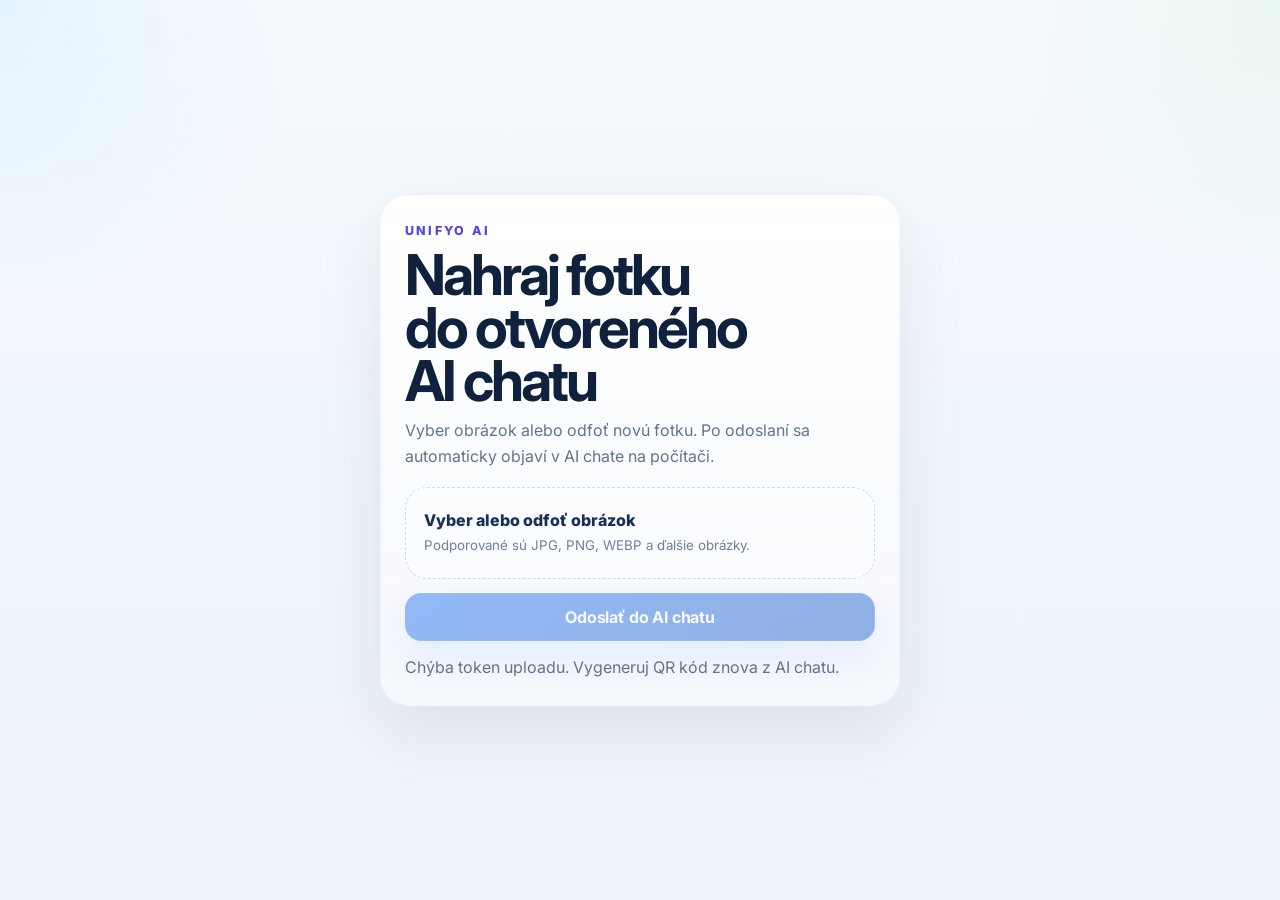
==== ai-mobile-upload.html @ fbb264e7 "Add QR image upload and tighten AI workspace UX" ====
<!DOCTYPE html>
<html lang="sk">
<head>
  <meta charset="UTF-8">
  <meta name="viewport" content="width=device-width, initial-scale=1.0">
  <title>Unifyo AI | Mobilný upload</title>
  <link rel="stylesheet" href="styles.css">
</head>
<body class="ai-mobile-upload-page">
  <div class="ambient ambient--one"></div>
  <div class="ambient ambient--two"></div>

  <main class="ai-mobile-upload">
    <section class="ai-mobile-upload__card">
      <span class="section-kicker">Unifyo AI</span>
      <h1 id="mobileUploadTitle">Nahraj fotku do otvoreného AI chatu</h1>
      <p id="mobileUploadCopy">Vyber obrázok alebo odfoť novú fotku. Po odoslaní sa automaticky objaví v AI chate na počítači.</p>

      <form id="mobileUploadForm" class="ai-mobile-upload__form">
        <input id="mobileUploadToken" type="hidden" name="token" value="">
        <input id="mobileUploadInput" class="sr-only" type="file" name="attachment" accept="image/*" capture="environment" required>
        <label for="mobileUploadInput" class="ai-mobile-upload__dropzone">
          <span id="mobileUploadDropTitle">Vyber alebo odfoť obrázok</span>
          <small id="mobileUploadDropText">Podporované sú JPG, PNG, WEBP a ďalšie obrázky.</small>
        </label>
        <div id="mobileUploadPreview" class="ai-mobile-upload__preview is-hidden"></div>
        <button id="mobileUploadSubmit" class="button button--primary" type="submit">Odoslať do AI chatu</button>
        <p id="mobileUploadMessage" class="auth-message" hidden></p>
      </form>
    </section>
  </main>

  <script>
    (function () {
      const params = new URLSearchParams(window.location.search);
      const token = params.get("token") || "";
      const form = document.getElementById("mobileUploadForm");
      const input = document.getElementById("mobileUploadInput");
      const tokenInput = document.getElementById("mobileUploadToken");
      const preview = document.getElementById("mobileUploadPreview");
      const submit = document.getElementById("mobileUploadSubmit");
      const message = document.getElementById("mobileUploadMessage");
      const storageLang = window.localStorage.getItem("unifyo_lang") === "en" ? "en" : "sk";

      const t = {
        sk: {
          title: "Nahraj fotku do otvoreného AI chatu",
          copy: "Vyber obrázok alebo odfoť novú fotku. Po odoslaní sa automaticky objaví v AI chate na počítači.",
          dropTitle: "Vyber alebo odfoť obrázok",
          dropText: "Podporované sú JPG, PNG, WEBP a ďalšie obrázky.",
          submit: "Odoslať do AI chatu",
          sending: "Odosielam…",
          missing: "Chýba token uploadu. Vygeneruj QR kód znova z AI chatu.",
          choose: "Najprv vyber obrázok.",
          success: "Hotovo. Obrázok je pripravený v AI chate na počítači.",
        },
        en: {
          title: "Upload a photo to the open AI chat",
          copy: "Choose an image or take a new photo. After upload, it will automatically appear in the AI chat on your computer.",
          dropTitle: "Choose or capture an image",
          dropText: "JPG, PNG, WEBP and other image formats are supported.",
          submit: "Send to AI chat",
          sending: "Uploading…",
          missing: "Missing upload token. Generate the QR code again from the AI chat.",
          choose: "Choose an image first.",
          success: "Done. The image is ready in the AI chat on your computer.",
        }
      }[storageLang];

      document.documentElement.lang = storageLang;
      document.getElementById("mobileUploadTitle").textContent = t.title;
      document.getElementById("mobileUploadCopy").textContent = t.copy;
      document.getElementById("mobileUploadDropTitle").textContent = t.dropTitle;
      document.getElementById("mobileUploadDropText").textContent = t.dropText;
      submit.textContent = t.submit;

      tokenInput.value = token;
      if (!token) {
        message.hidden = false;
        message.textContent = t.missing;
        message.classList.add("auth-message--error");
        submit.disabled = true;
      }

      input.addEventListener("change", () => {
        const file = input.files && input.files[0];
        if (!file) {
          preview.classList.add("is-hidden");
          preview.innerHTML = "";
          return;
        }
        const url = URL.createObjectURL(file);
        preview.classList.remove("is-hidden");
        preview.innerHTML = `
          <img src="${url}" alt="${file.name}">
          <div>
            <strong>${file.name}</strong>
            <span>${Math.max(1, Math.round(file.size / 1024))} KB</span>
          </div>
        `;
      });

      form.addEventListener("submit", async (event) => {
        event.preventDefault();
        const file = input.files && input.files[0];
        if (!file) {
          message.hidden = false;
          message.textContent = t.choose;
          message.classList.add("auth-message--error");
          return;
        }
        const body = new FormData(form);
        submit.disabled = true;
        submit.textContent = t.sending;
        message.hidden = true;
        message.textContent = "";
        message.classList.remove("auth-message--error");
        try {
          const response = await fetch("/api/assistant-mobile-upload", {
            method: "POST",
            body,
          });
          const payload = await response.json();
          if (!response.ok) {
            throw new Error(payload.error || "Upload failed.");
          }
          message.hidden = false;
          message.textContent = t.success;
          submit.textContent = t.success;
        } catch (error) {
          message.hidden = false;
          message.textContent = error.message || "Upload failed.";
          message.classList.add("auth-message--error");
          submit.disabled = false;
          submit.textContent = t.submit;
        }
      });
    }());
  </script>
</body>
</html>
---- styles.css ----
@import url("https://fonts.googleapis.com/css2?family=Inter:wght@400;500;600;700;800;900&display=swap");

:root {
  --bg: #f3f8fd;
  --surface: rgba(255, 255, 255, 0.95);
  --surface-strong: #ffffff;
  --surface-dark: #0b2143;
  --text: #122743;
  --muted: #60758f;
  --line: rgba(18, 39, 67, 0.08);
  --line-strong: rgba(18, 39, 67, 0.16);
  --accent: #1d73ea;
  --accent-strong: #155bc6;
  --accent-soft: rgba(29, 115, 234, 0.09);
  --signal: #4ab2f4;
  --signal-soft: rgba(74, 178, 244, 0.11);
  --success: #4bbb4f;
  --success-soft: rgba(75, 187, 79, 0.12);
  --warning: #e88d24;
  --warning-soft: rgba(232, 141, 36, 0.14);
  --radius-lg: 30px;
  --radius-md: 22px;
  --radius-sm: 16px;
  --shadow: 0 24px 60px rgba(7, 22, 46, 0.09);
  --shadow-soft: 0 16px 32px rgba(9, 28, 56, 0.05);
}

/* -------- 2026 SaaS redesign layer -------- */

body {
  font-family: "Inter", "Avenir Next", "Segoe UI", sans-serif;
  color: #10233f;
  background:
    radial-gradient(circle at top left, rgba(83, 180, 244, 0.11), transparent 20%),
    radial-gradient(circle at top right, rgba(104, 194, 116, 0.09), transparent 18%),
    linear-gradient(180deg, #f7fbff 0%, #eef5fb 52%, #edf3f9 100%);
}

.app-shell {
  max-width: 1440px;
  padding: 22px 22px 60px;
}

.content-shell {
  max-width: 1200px;
  margin: 0 auto;
}

.sidebar {
  top: 20px;
  left: 20px;
  bottom: 20px;
  width: min(292px, calc(100vw - 40px));
  gap: 18px;
  padding: 20px 16px;
  border-radius: 28px;
  background: rgba(255, 255, 255, 0.92);
  border: 1px solid rgba(255, 255, 255, 0.86);
  box-shadow:
    0 30px 80px rgba(15, 23, 42, 0.08),
    inset 0 1px 0 rgba(255, 255, 255, 0.7);
  backdrop-filter: blur(18px);
}

.sidebar__nav {
  gap: 14px;
}

.sidebar-group {
  gap: 10px;
}

.sidebar-group__toggle {
  min-height: 42px;
  padding: 8px 10px;
  border-radius: 14px;
  background: transparent;
  border: 1px solid rgba(16, 35, 63, 0.06);
  color: #445872;
  font-size: 0.82rem;
  font-weight: 800;
  letter-spacing: 0.08em;
  text-transform: uppercase;
}

.sidebar-group__toggle:hover {
  background: rgba(18, 115, 234, 0.05);
  border-color: rgba(18, 115, 234, 0.08);
}

.sidebar-group__content {
  gap: 6px;
  padding-left: 0;
}

.sidebar__link {
  min-height: 48px;
  gap: 12px;
  padding: 12px 14px;
  border-radius: 16px;
  color: #15314d;
  font-size: 0.96rem;
  font-weight: 700;
  transform: none;
}

.sidebar__link-icon {
  width: 18px;
  height: 18px;
  flex: 0 0 18px;
  border-radius: 6px;
  background:
    linear-gradient(135deg, rgba(29, 115, 234, 0.18), rgba(75, 187, 79, 0.16)),
    rgba(255, 255, 255, 0.9);
  box-shadow: inset 0 0 0 1px rgba(29, 115, 234, 0.08);
}

.sidebar__link:hover {
  transform: translateX(0);
  background: rgba(29, 115, 234, 0.07);
  box-shadow: inset 0 0 0 1px rgba(29, 115, 234, 0.08);
}

.sidebar__link[aria-current="page"] {
  background: linear-gradient(135deg, rgba(29, 115, 234, 0.1), rgba(75, 187, 79, 0.08));
  box-shadow:
    inset 0 0 0 1px rgba(29, 115, 234, 0.1),
    0 12px 26px rgba(29, 115, 234, 0.08);
}

.sidebar__footer {
  gap: 10px;
  padding-top: 16px;
  font-size: 0.84rem;
}

.sidebar__footer span {
  display: inline-flex;
  align-items: center;
  gap: 8px;
  color: #60758f;
}

.sidebar__footer span::before {
  content: "";
  width: 6px;
  height: 6px;
  border-radius: 999px;
  background: linear-gradient(180deg, #1d73ea, #4bbb4f);
}

.sidebar-toggle {
  width: 44px;
  height: 44px;
  border-radius: 14px;
  background: rgba(255, 255, 255, 0.84);
  border: 1px solid rgba(16, 35, 63, 0.08);
  box-shadow: 0 10px 26px rgba(15, 23, 42, 0.05);
}

.hero {
  margin-bottom: 20px;
}

.hero__content {
  padding: 30px 32px 32px;
  border-radius: 34px;
  background:
    linear-gradient(180deg, rgba(255, 255, 255, 0.96), rgba(249, 252, 255, 0.96)),
    linear-gradient(135deg, rgba(29, 115, 234, 0.04), rgba(75, 187, 79, 0.03));
  border: 1px solid rgba(255, 255, 255, 0.86);
  box-shadow: 0 32px 80px rgba(11, 33, 67, 0.08);
}

.hero__grid {
  grid-template-columns: minmax(0, 1fr) minmax(320px, 360px);
  gap: 28px;
  align-items: stretch;
}

.hero__main {
  align-content: start;
}

.hero__brand {
  display: inline-flex;
  align-items: center;
  gap: 12px;
  margin-bottom: 12px;
}

.hero__brand-mark {
  display: inline-flex;
  align-items: center;
  justify-content: center;
  width: 42px;
  height: 42px;
  border-radius: 14px;
  background: linear-gradient(135deg, #1d73ea, #4bbb4f);
  box-shadow: 0 14px 28px rgba(29, 115, 234, 0.14);
  color: #ffffff;
  font-size: 1.12rem;
  font-weight: 900;
  letter-spacing: -0.04em;
}

.hero__brand-name {
  color: #10233f;
  font-size: 1.22rem;
  font-weight: 800;
  letter-spacing: -0.04em;
}

h1 {
  font-size: clamp(2.2rem, 3.6vw, 3.25rem);
  line-height: 0.98;
  max-width: none;
  letter-spacing: -0.055em;
}

.hero__lede {
  max-width: 42rem;
  margin-top: 12px;
  color: #536982;
  font-size: 0.98rem;
  line-height: 1.62;
  font-weight: 500;
}

.hero__eyebrow {
  margin-bottom: 10px;
  color: #2563eb;
  font-size: 0.74rem;
  letter-spacing: 0.14em;
}

.hero__actions {
  display: flex;
  flex-wrap: wrap;
  align-items: center;
  margin-top: 18px;
  gap: 12px;
}

.hero__topbar-actions {
  display: inline-flex;
  align-items: center;
  gap: 14px;
}

.ghost-link {
  display: inline-flex;
  align-items: center;
  min-height: 34px;
  padding: 0 12px;
  border-radius: 999px;
  border: 1px solid rgba(16, 35, 63, 0.08);
  background: rgba(255, 255, 255, 0.82);
  color: #355270;
  text-decoration: none;
  font-size: 0.88rem;
  font-weight: 700;
}

.ghost-link:hover {
  background: rgba(29, 115, 234, 0.08);
  border-color: rgba(29, 115, 234, 0.15);
  color: #124aa5;
}

.hero__grid--landing {
  grid-template-columns: minmax(0, 1fr);
  align-items: start;
}

.hero-preview {
  display: block;
}

.hero-preview__window {
  height: 100%;
  border-radius: 24px;
  padding: 16px;
  background: linear-gradient(180deg, rgba(255, 255, 255, 0.96), rgba(245, 250, 255, 0.98));
  border: 1px solid rgba(16, 35, 63, 0.08);
  box-shadow: 0 20px 46px rgba(15, 23, 42, 0.08);
}

.hero-preview__header {
  display: flex;
  align-items: center;
  justify-content: space-between;
  gap: 10px;
}

.hero-preview__tag {
  display: inline-flex;
  align-items: center;
  min-height: 26px;
  padding: 0 10px;
  border-radius: 999px;
  background: rgba(29, 115, 234, 0.1);
  color: #1457bf;
  font-size: 0.72rem;
  font-weight: 800;
  letter-spacing: 0.08em;
  text-transform: uppercase;
}

.hero-preview__tag--muted {
  background: rgba(15, 23, 42, 0.07);
  color: #445872;
}

.hero-preview__status {
  display: inline-flex;
  align-items: center;
  min-height: 26px;
  padding: 0 10px;
  border-radius: 999px;
  font-size: 0.74rem;
  font-weight: 800;
}

.hero-preview__status--danger {
  background: rgba(239, 68, 68, 0.14);
  color: #b4232f;
}

.hero-preview__status--success {
  background: rgba(34, 197, 94, 0.16);
  color: #1f7f43;
}

.hero-preview__rows {
  display: grid;
  gap: 8px;
  margin-top: 10px;
}

.hero-preview__row {
  border-radius: 14px;
  padding: 10px 12px;
  border: 1px solid rgba(16, 35, 63, 0.08);
  background: rgba(255, 255, 255, 0.86);
}

.hero-preview__row strong {
  display: block;
  margin: 0 0 4px;
  color: #132946;
  font-size: 0.95rem;
  line-height: 1.25;
}

.hero-preview__row span {
  display: block;
  color: #4f6580;
  font-size: 0.88rem;
  line-height: 1.45;
}

.hero-preview__row--duplicate {
  border-color: rgba(239, 68, 68, 0.22);
  background: rgba(254, 242, 242, 0.84);
}

.hero-preview__row--clean {
  border-color: rgba(34, 197, 94, 0.22);
  background: rgba(240, 253, 244, 0.85);
}

.hero-preview__row--neutral {
  border-color: rgba(37, 99, 235, 0.14);
  background: rgba(239, 246, 255, 0.72);
}

.hero-preview__divider {
  height: 1px;
  margin: 12px 0;
  background: linear-gradient(90deg, rgba(16, 35, 63, 0.04), rgba(16, 35, 63, 0.16), rgba(16, 35, 63, 0.04));
}

.hero__microproof {
  display: flex;
  flex-wrap: wrap;
  gap: 10px;
  margin-top: 18px;
}

.hero__microproof span {
  display: inline-flex;
  align-items: center;
  min-height: 36px;
  padding: 0 14px;
  border-radius: 999px;
  background: rgba(255, 255, 255, 0.82);
  border: 1px solid rgba(16, 35, 63, 0.06);
  color: #385572;
  font-size: 0.88rem;
  font-weight: 700;
  box-shadow: 0 10px 24px rgba(11, 33, 67, 0.04);
}

.trust-strip {
  display: grid;
  grid-template-columns: repeat(4, minmax(0, 1fr));
  gap: 14px;
  margin: 0 0 16px;
}

.trust-mini {
  display: inline-flex;
  align-items: center;
  gap: 10px;
  min-height: 58px;
  padding: 0 16px;
  border-radius: 22px;
  background: rgba(255, 255, 255, 0.74);
  border: 1px solid rgba(16, 35, 63, 0.05);
  color: #445e7a;
  font-size: 0.9rem;
  font-weight: 700;
  box-shadow: 0 14px 28px rgba(11, 33, 67, 0.04);
}

.trust-mini__icon {
  width: 12px;
  height: 12px;
  border-radius: 999px;
  background: linear-gradient(135deg, #1d73ea, #4bbb4f);
  flex: 0 0 12px;
  box-shadow: 0 0 0 6px rgba(29, 115, 234, 0.08);
}

.hero__trust-inline {
  display: flex;
  flex-wrap: wrap;
  gap: 10px;
  margin-top: 18px;
}

.hero__trust-inline span {
  display: inline-flex;
  align-items: center;
  min-height: 38px;
  padding: 0 14px;
  border-radius: 999px;
  background: rgba(15, 23, 42, 0.04);
  border: 1px solid rgba(15, 23, 42, 0.05);
  color: #49617d;
  font-size: 0.88rem;
  font-weight: 600;
}

.hero__panel {
  gap: 12px;
}

.hero-proof,
.hero-metric {
  border-radius: 22px;
  background: rgba(255, 255, 255, 0.84);
  border: 1px solid rgba(16, 35, 63, 0.06);
  box-shadow: 0 16px 38px rgba(15, 23, 42, 0.05);
}

.hero-proof {
  padding: 22px;
}

.hero-proof__label,
.trust-pill__eyebrow,
.pricing-card__label,
.section-kicker,
.hero__eyebrow {
  font-size: 0.74rem;
  letter-spacing: 0.14em;
}

.hero-proof strong {
  margin-top: 14px;
  font-size: 1.18rem;
  line-height: 1.2;
}

.hero-proof p {
  margin-top: 10px;
  color: #60758f;
  line-height: 1.6;
}

.hero-metric {
  display: flex;
  align-items: center;
  gap: 12px;
  padding: 16px 18px;
}

.hero-metric__icon {
  width: 18px;
  height: 18px;
  flex: 0 0 18px;
  border-radius: 999px;
  background: linear-gradient(135deg, #1d73ea, #58b3f4);
  box-shadow: 0 10px 24px rgba(29, 115, 234, 0.18);
}

.hero-metric strong {
  margin-top: 0;
  font-size: 0.97rem;
}

.trust-bar {
  grid-template-columns: repeat(4, minmax(0, 1fr));
  gap: 14px;
  margin: 0 0 28px;
}

.trust-pill {
  min-height: 116px;
  padding: 18px 18px 16px;
  border-radius: 24px;
  background: rgba(255, 255, 255, 0.9);
  border: 1px solid rgba(16, 35, 63, 0.06);
  box-shadow: 0 18px 38px rgba(15, 23, 42, 0.05);
}

.trust-pill__text {
  font-size: 0.96rem;
  line-height: 1.42;
}

.layout {
  gap: 24px;
  grid-template-columns: minmax(0, 1.14fr) minmax(320px, 0.86fr);
}

.card,
.result-card {
  padding: 28px;
  border-radius: 30px;
  background: rgba(255, 255, 255, 0.92);
  border: 1px solid rgba(16, 35, 63, 0.06);
  box-shadow: 0 22px 56px rgba(15, 23, 42, 0.06);
}

.card::before {
  display: none;
}

.section-head {
  margin-bottom: 18px;
  padding-bottom: 0;
  border-bottom: 0;
}

.section-head h2 {
  font-size: 1.56rem;
  line-height: 1.1;
}

.section-note,
.section-copy,
.table-subnote,
.result-card__head p,
.dataset-item__meta,
.empty-state {
  color: #627892;
}

.problem-grid,
.info-grid,
.compare-grid,
.faq-list,
.pricing-grid,
.results-grid {
  gap: 16px;
}

.problem-card,
.info-card,
.compare-card,
.faq-item,
.account-card,
.panel-card,
.activity-card,
.pricing-card {
  border-radius: 24px;
  border: 1px solid rgba(16, 35, 63, 0.06);
  box-shadow: 0 16px 36px rgba(15, 23, 42, 0.045);
}

.problem-card,
.info-card,
.faq-item {
  padding: 18px 18px 16px;
}

.problem-card span,
.info-card strong,
.faq-item strong {
  font-size: 1rem;
}

.compare-card {
  padding: 18px;
}

.preview-row--duplicate td {
  background: rgba(239, 68, 68, 0.05);
}

.preview-row--clean td {
  background: rgba(34, 197, 94, 0.055);
}

.cta-strip {
  padding: 22px 24px;
  border-radius: 26px;
  background: linear-gradient(135deg, rgba(239, 247, 255, 0.96), rgba(246, 253, 249, 0.98));
  border: 1px solid rgba(29, 115, 234, 0.08);
  box-shadow: 0 18px 44px rgba(15, 23, 42, 0.05);
}

.upload {
  min-height: 260px;
  padding: 30px;
  margin: 20px 0;
  border-radius: 30px;
  border: 1.5px dashed rgba(29, 115, 234, 0.16);
  background:
    radial-gradient(circle at top left, rgba(93, 173, 245, 0.08), transparent 22%),
    linear-gradient(180deg, rgba(251, 253, 255, 0.98), rgba(245, 250, 255, 0.98));
  box-shadow:
    inset 0 1px 0 rgba(255, 255, 255, 0.8),
    0 18px 44px rgba(15, 23, 42, 0.04);
  transition: transform 180ms ease, box-shadow 180ms ease, border-color 180ms ease, background 180ms ease;
}

.upload:hover {
  transform: translateY(-1px);
}

.upload.is-dragover {
  border-color: rgba(29, 115, 234, 0.42);
  background:
    radial-gradient(circle at top left, rgba(93, 173, 245, 0.14), transparent 26%),
    linear-gradient(180deg, rgba(247, 251, 255, 0.98), rgba(239, 247, 255, 0.98));
  box-shadow:
    inset 0 1px 0 rgba(255, 255, 255, 0.9),
    0 26px 56px rgba(29, 115, 234, 0.1);
}

.upload--processing {
  border-style: solid;
}

.upload--done {
  border-style: solid;
  border-color: rgba(75, 187, 79, 0.22);
}

.upload__statusbar {
  display: inline-flex;
  align-items: center;
  gap: 10px;
  flex-wrap: wrap;
  justify-content: center;
  margin-bottom: 14px;
}

.upload__badge {
  display: inline-flex;
  align-items: center;
  min-height: 32px;
  padding: 0 12px;
  border-radius: 999px;
  background: rgba(29, 115, 234, 0.09);
  color: #1259c8;
  font-size: 0.78rem;
  font-weight: 800;
  letter-spacing: 0.08em;
  text-transform: uppercase;
}

.upload__state-text {
  color: #617792;
  font-size: 0.92rem;
  font-weight: 600;
}

.upload__title {
  font-size: 1.34rem;
  letter-spacing: -0.03em;
}

.upload__subtitle {
  max-width: 44ch;
  margin: 0 auto 18px;
  color: #627892;
}

.upload__progress {
  width: min(340px, 100%);
  height: 8px;
  margin: 0 auto 18px;
  border-radius: 999px;
  background: rgba(16, 35, 63, 0.08);
  overflow: hidden;
}

.upload__progress-bar {
  width: 0;
  height: 100%;
  border-radius: inherit;
  background: linear-gradient(90deg, #1d73ea, #58b3f4, #4bbb4f);
  transition: width 220ms ease;
}

.button {
  min-height: 48px;
  padding: 12px 18px;
  border-radius: 16px;
  font-weight: 700;
  letter-spacing: -0.01em;
}

.button--primary {
  background: linear-gradient(135deg, #1b6df0, #1157c4);
  box-shadow: 0 16px 34px rgba(29, 115, 234, 0.2);
}

.button--primary:hover {
  box-shadow: 0 18px 40px rgba(29, 115, 234, 0.24);
}

.button--ghost {
  background: rgba(15, 23, 42, 0.045);
  border: 1px solid rgba(15, 23, 42, 0.05);
  box-shadow: none;
}

.summary-grid {
  gap: 16px;
}

.summary-card {
  border-radius: 26px;
  padding: 20px;
  background: rgba(255, 255, 255, 0.92);
  border: 1px solid rgba(16, 35, 63, 0.06);
}

.summary-card strong {
  font-size: 1.9rem;
}

.table-wrap {
  border-radius: 24px;
  border: 1px solid rgba(16, 35, 63, 0.06);
  background: rgba(255, 255, 255, 0.92);
}

th,
td {
  padding: 14px 14px;
}

th {
  color: #5d7491;
  font-size: 0.78rem;
  font-weight: 800;
  letter-spacing: 0.1em;
  background: rgba(15, 23, 42, 0.025);
}

tbody tr:nth-child(even) td {
  background: rgba(15, 23, 42, 0.015);
}

tbody tr:hover td {
  background: rgba(29, 115, 234, 0.04);
}

.audit-card {
  border-radius: 24px;
  padding: 20px;
}

.pill {
  min-height: 30px;
  padding: 0 11px;
  border-radius: 999px;
  background: rgba(15, 23, 42, 0.05);
  font-weight: 700;
}

.modal {
  padding: 24px;
}

.modal__backdrop {
  background: rgba(8, 15, 30, 0.42);
  backdrop-filter: blur(14px);
}

.modal__dialog {
  border-radius: 32px;
  padding: 30px;
  background: rgba(255, 255, 255, 0.97);
  border: 1px solid rgba(255, 255, 255, 0.82);
  box-shadow: 0 40px 100px rgba(8, 15, 30, 0.22);
}

.modal__dialog--landing-promo {
  background:
    radial-gradient(circle at top right, rgba(93, 173, 245, 0.14), transparent 24%),
    linear-gradient(180deg, rgba(255, 255, 255, 0.985), rgba(247, 251, 255, 0.98));
}

.promo-price__current {
  font-size: clamp(1.9rem, 4vw, 2.4rem);
}

.site-footer {
  justify-content: flex-start;
  gap: 18px;
  padding: 24px 0 0;
  color: #617792;
}

.site-footer a {
  color: #5a6f89;
  font-weight: 600;
}

@media (max-width: 1040px) {
  .hero__grid,
  .layout,
  .legal-layout,
  .info-grid,
  .problem-grid,
  .compare-grid,
  .pricing-grid,
  .results-grid,
  .summary-grid,
  .trust-bar,
  .account-panel-grid,
  .admin-toolbar {
    grid-template-columns: 1fr;
  }

  .hero__trust-inline {
    max-width: 100%;
  }
}

@media (max-width: 720px) {
  .app-shell {
    padding: 16px 14px 42px;
  }

  .sidebar {
    top: 12px;
    left: 12px;
    bottom: 12px;
    width: min(300px, calc(100vw - 24px));
  }

  .hero__content,
  .card,
  .result-card,
  .modal__dialog {
    padding: 22px 18px;
    border-radius: 26px;
  }

  h1 {
    font-size: clamp(2rem, 9vw, 2.7rem);
    max-width: 12ch;
  }

  .hero__actions,
  .modal__actions {
    width: 100%;
  }

  .hero__actions .button,
  .modal__actions .button {
    width: 100%;
    justify-content: center;
  }

  .upload {
    min-height: 220px;
    padding: 22px;
  }

  th,
  td {
    padding: 12px 10px;
  }
}

* {
  box-sizing: border-box;
}

html {
  scroll-behavior: smooth;
}

body {
  margin: 0;
  min-height: 100vh;
  font-family: "Avenir Next", "Segoe UI", sans-serif;
  color: var(--text);
  background:
    radial-gradient(circle at 8% 10%, rgba(74, 178, 244, 0.12), transparent 24%),
    radial-gradient(circle at 88% 6%, rgba(75, 187, 79, 0.08), transparent 18%),
    linear-gradient(180deg, #f8fbfe 0%, #eef5fb 100%);
}

body.modal-open {
  overflow: hidden;
}

button,
input,
select {
  font: inherit;
}

code {
  font-family: "SFMono-Regular", "Menlo", monospace;
}

.ambient {
  position: fixed;
  inset: auto;
  width: 40vw;
  height: 40vw;
  border-radius: 999px;
  filter: blur(90px);
  opacity: 0.12;
  pointer-events: none;
}

.ambient--one {
  top: -6vw;
  right: -8vw;
  background: #53b4f4;
}

.ambient--two {
  left: -10vw;
  bottom: -10vw;
  background: #4bbb4f;
}

.app-shell {
  position: relative;
  max-width: 1280px;
  margin: 0 auto;
  padding: 28px 20px 48px;
}

.app-shell--dashboard {
  display: block;
}

.content-shell {
  min-width: 0;
  max-width: 1120px;
  margin: 0 auto;
}

.sidebar {
  position: fixed;
  top: 18px;
  left: 18px;
  bottom: 18px;
  z-index: 70;
  width: min(310px, calc(100vw - 36px));
  display: grid;
  gap: 22px;
  padding: 22px 18px;
  border-radius: 30px;
  background: rgba(255, 255, 255, 0.98);
  backdrop-filter: blur(18px);
  border: 1px solid rgba(255, 255, 255, 0.86);
  box-shadow: var(--shadow);
  overflow: auto;
  transform: translateX(-112%);
  transition: transform 180ms ease;
}

body.sidebar-open .sidebar {
  transform: translateX(0);
}

.sidebar__brand {
  display: flex;
  align-items: center;
  gap: 16px;
  padding: 16px 18px;
  border-radius: 24px;
  background: linear-gradient(180deg, rgba(255, 255, 255, 0.96), rgba(247, 251, 255, 0.96));
  border: 1px solid rgba(29, 115, 234, 0.08);
  box-shadow: 0 14px 28px rgba(9, 28, 56, 0.06);
}

.sidebar__logo {
  width: 188px;
  height: auto;
  max-height: 82px;
  object-fit: contain;
  padding: 2px 0;
  filter: none;
}

.sidebar__wordmark {
  display: inline-flex;
  align-items: center;
  justify-content: center;
  width: 100%;
  color: var(--surface-dark);
  font-size: 1.8rem;
  font-weight: 800;
  letter-spacing: -0.04em;
}

.sidebar__brand strong {
  display: block;
  color: #ffffff;
  font-size: 1.15rem;
  line-height: 1.2;
}

.sidebar__brand span {
  display: block;
  margin-top: 4px;
  color: rgba(255, 255, 255, 0.72);
  font-size: 0.72rem;
  font-weight: 800;
  letter-spacing: 0.14em;
  text-transform: uppercase;
}

.sidebar__brand--wordmark {
  justify-content: center;
  min-height: 104px;
}

.sidebar__nav {
  display: grid;
  gap: 12px;
}

.sidebar-group {
  display: grid;
  gap: 8px;
}

.sidebar-group__toggle {
  display: flex;
  align-items: center;
  justify-content: space-between;
  width: 100%;
  min-height: 44px;
  padding: 10px 14px;
  border: 0;
  border-radius: 16px;
  background: linear-gradient(180deg, rgba(29, 115, 234, 0.05), rgba(75, 187, 79, 0.03));
  color: var(--surface-dark);
  font: inherit;
  font-weight: 800;
  text-align: left;
  cursor: pointer;
}

.sidebar-group__toggle:hover {
  background: linear-gradient(180deg, rgba(29, 115, 234, 0.08), rgba(75, 187, 79, 0.04));
}

.sidebar-group__chevron {
  color: var(--muted);
  transition: transform 150ms ease;
}

.sidebar-group__toggle[aria-expanded="true"] .sidebar-group__chevron {
  transform: rotate(180deg);
}

.sidebar-group__content {
  display: grid;
  gap: 8px;
  padding-left: 6px;
}

.sidebar-group__content.is-collapsed {
  display: none;
}

.sidebar__link {
  display: flex;
  align-items: center;
  min-height: 44px;
  padding: 10px 14px;
  border-radius: 16px;
  color: var(--surface-dark);
  text-decoration: none;
  font-weight: 700;
  transition: background 150ms ease, color 150ms ease, transform 150ms ease, box-shadow 150ms ease;
  font-size: 0.96rem;
  letter-spacing: -0.01em;
}

.sidebar__link--button {
  width: 100%;
  border: 0;
  background: transparent;
  font: inherit;
  text-align: left;
  cursor: pointer;
}

.sidebar__link:hover {
  background: rgba(29, 115, 234, 0.08);
  color: var(--accent-strong);
  transform: translateX(2px);
  box-shadow: inset 0 0 0 1px rgba(38, 99, 235, 0.04);
}

.sidebar__link[aria-current="page"] {
  background: linear-gradient(135deg, rgba(29, 115, 234, 0.11), rgba(75, 187, 79, 0.08));
  color: var(--accent-strong);
}

.sidebar__footer {
  display: grid;
  gap: 8px;
  padding-top: 18px;
  border-top: 1px solid rgba(37, 99, 235, 0.08);
  color: var(--muted);
  font-size: 0.88rem;
  line-height: 1.5;
}

.sidebar-toggle {
  display: inline-flex;
  align-items: center;
  justify-content: center;
  width: 46px;
  height: 46px;
  border: 0;
  border-radius: 16px;
  background: rgba(29, 115, 234, 0.09);
  color: var(--accent-strong);
  font-size: 1.35rem;
  cursor: pointer;
}

.hero__topbar {
  display: flex;
  justify-content: space-between;
  align-items: center;
  gap: 12px;
  margin-bottom: 6px;
}

.sidebar-backdrop {
  position: fixed;
  inset: 0;
  z-index: 65;
  display: none;
  background: rgba(15, 23, 42, 0.22);
  backdrop-filter: blur(4px);
}

body.sidebar-open .sidebar-backdrop {
  display: block;
}

.brand-lockup {
  display: flex;
  align-items: center;
  justify-content: center;
  gap: 0;
  margin-bottom: 18px;
  width: fit-content;
  padding: 0;
  border-radius: 0;
  background: transparent;
  border: 0;
  box-shadow: none;
}

.brand-lockup__logo {
  width: 410px;
  height: auto;
  max-height: 132px;
  object-fit: contain;
  padding: 0;
  filter: none;
}

.brand-lockup__wordmark {
  display: inline-flex;
  align-items: center;
  justify-content: center;
  color: var(--surface-dark);
  font-size: clamp(2.2rem, 4vw, 3.8rem);
  font-weight: 800;
  letter-spacing: -0.05em;
}

.landing-promo__wordmark {
  display: inline-flex;
  align-items: center;
  justify-content: center;
  color: var(--surface-dark);
  font-size: 1.85rem;
  font-weight: 800;
  letter-spacing: -0.04em;
}

.brand-lockup__text {
  display: grid;
  gap: 4px;
}

.brand-lockup__text strong {
  font-size: 2rem;
  line-height: 1;
  letter-spacing: -0.04em;
  color: #ffffff;
}

.brand-lockup__text span {
  color: rgba(255, 255, 255, 0.76);
  font-size: 0.88rem;
  font-weight: 700;
  text-transform: uppercase;
  letter-spacing: 0.12em;
}

.brand-lockup__domain {
  margin: 12px 0 0 12px;
  color: var(--muted);
  font-size: 0.78rem;
  font-weight: 800;
  letter-spacing: 0.16em;
  text-transform: uppercase;
}

.eyebrow,
.section-kicker {
  margin: 0 0 10px;
  text-transform: uppercase;
  letter-spacing: 0.14em;
  font-size: 0.78rem;
  font-weight: 800;
  color: var(--accent);
}

h1,
h2,
h3,
p {
  margin-top: 0;
}

h1 {
  font-size: clamp(2rem, 4vw, 3.85rem);
  line-height: 0.96;
  max-width: 10ch;
  margin-bottom: 0;
  color: var(--surface-dark);
  letter-spacing: -0.045em;
  text-wrap: balance;
}

h2 {
  font-size: 1.48rem;
  margin-bottom: 0;
  letter-spacing: -0.025em;
}

h3 {
  font-size: 1.04rem;
  margin-bottom: 6px;
  letter-spacing: -0.015em;
}

.layout {
  display: grid;
  grid-template-columns: minmax(0, 1.15fr) minmax(320px, 0.85fr);
  gap: 20px;
  align-items: start;
}

.card,
.summary-card,
.result-card,
.dataset-item,
.stat-chip {
  background: var(--surface);
  backdrop-filter: blur(18px);
  border: 1px solid rgba(255, 255, 255, 0.7);
  box-shadow: var(--shadow);
}

.card {
  position: relative;
  border-radius: var(--radius-lg);
  padding: 26px;
  overflow: hidden;
}

.card::before {
  content: "";
  position: absolute;
  inset: 0 0 auto 0;
  height: 1px;
  background: linear-gradient(90deg, rgba(38, 99, 235, 0.12), rgba(8, 145, 178, 0.02));
}

.card--wide {
  grid-column: 1 / -1;
}

.hero {
  grid-column: 1 / -1;
  display: block;
  overflow: hidden;
  margin-bottom: 14px;
}

.hero__content {
  display: grid;
  gap: 0;
  border-radius: 32px;
  padding: 30px 34px 34px;
  box-shadow: var(--shadow);
  background:
    linear-gradient(135deg, rgba(255, 255, 255, 0.98), rgba(248, 252, 255, 0.98)),
    linear-gradient(90deg, rgba(29, 115, 234, 0.04), rgba(75, 187, 79, 0.03));
  border: 1px solid rgba(255, 255, 255, 0.82);
}

.hero__grid {
  display: grid;
  grid-template-columns: minmax(0, 1.08fr) minmax(300px, 0.72fr);
  gap: 24px;
  align-items: stretch;
}

.hero__main {
  min-width: 0;
  display: grid;
}

.hero__panel {
  display: grid;
  gap: 14px;
  align-content: end;
  min-width: 0;
}

.hero-proof,
.hero-metric {
  border-radius: 26px;
  background: linear-gradient(180deg, rgba(255, 255, 255, 0.9), rgba(247, 251, 255, 0.96));
  border: 1px solid rgba(29, 115, 234, 0.08);
  box-shadow: var(--shadow-soft);
}

.hero-proof {
  padding: 22px 22px 20px;
}

.hero-proof__label {
  display: inline-flex;
  align-items: center;
  padding: 6px 10px;
  border-radius: 999px;
  background: linear-gradient(180deg, rgba(29, 115, 234, 0.08), rgba(75, 187, 79, 0.06));
  color: var(--accent-strong);
  font-size: 0.72rem;
  font-weight: 900;
  letter-spacing: 0.1em;
  text-transform: uppercase;
}

.hero-proof strong {
  display: block;
  margin-top: 16px;
  color: var(--surface-dark);
  font-size: 1.16rem;
  line-height: 1.18;
  letter-spacing: -0.03em;
}

.hero-proof p {
  margin: 10px 0 0;
  color: var(--muted);
  line-height: 1.58;
  font-size: 0.95rem;
}

.hero-metrics {
  display: grid;
  gap: 12px;
}

.hero-metric {
  padding: 16px 18px;
}

.hero-metric span {
  display: block;
  color: var(--muted);
  font-size: 0.8rem;
  font-weight: 800;
  letter-spacing: 0.08em;
  text-transform: uppercase;
}

.hero-metric strong {
  display: block;
  margin-top: 8px;
  color: var(--surface-dark);
  font-size: 1rem;
  line-height: 1.35;
  letter-spacing: -0.015em;
}

.hero__text {
  margin-top: 18px;
  max-width: 68ch;
  color: var(--muted);
  line-height: 1.74;
  font-size: 1rem;
}

.hero__eyebrow {
  margin: 0 0 12px;
  color: var(--accent);
  font-size: 0.88rem;
  font-weight: 800;
  letter-spacing: 0.12em;
  text-transform: uppercase;
}

.hero__lede {
  margin: 14px 0 0;
  max-width: 24rem;
  color: #35506f;
  font-size: 1rem;
  line-height: 1.55;
  font-weight: 580;
}

.hero__actions {
  display: flex;
  flex-wrap: wrap;
  gap: 12px;
  margin-top: 18px;
}

.hero__flow {
  display: flex;
  flex-wrap: wrap;
  gap: 10px;
  margin-top: 18px;
}

.hero__flow span {
  display: inline-flex;
  align-items: center;
  padding: 9px 13px;
  border-radius: 999px;
  background: linear-gradient(180deg, rgba(29, 115, 234, 0.08), rgba(75, 187, 79, 0.05));
  color: var(--accent-strong);
  font-size: 0.89rem;
  font-weight: 750;
  box-shadow: inset 0 0 0 1px rgba(38, 99, 235, 0.05);
}

.section-head h2 {
  letter-spacing: -0.02em;
}

.section-copy {
  margin: 0 0 18px;
  color: var(--muted);
  line-height: 1.7;
  max-width: 54ch;
}

.hero__meta,
.mapping-pill,
.quality-pill,
.dataset-item__type {
  display: inline-flex;
  align-items: center;
  gap: 10px;
  border-radius: 999px;
  padding: 10px 14px;
  font-size: 0.88rem;
  font-weight: 700;
}

.hero__meta {
  margin-top: 22px;
  background: linear-gradient(180deg, rgba(29, 115, 234, 0.08), rgba(75, 187, 79, 0.05));
  color: var(--accent-strong);
  border: 1px solid rgba(29, 115, 234, 0.08);
}

.hero__account-status {
  margin: 14px 0 0;
  color: var(--muted);
  line-height: 1.65;
  font-size: 0.96rem;
}

.hero__meta-label {
  font-size: 0.8rem;
  text-transform: uppercase;
  letter-spacing: 0.08em;
  opacity: 0.76;
}

.hero__meta-text {
  color: var(--surface-dark);
}

.trust-bar {
  display: grid;
  grid-template-columns: repeat(4, minmax(0, 1fr));
  gap: 10px;
  margin: 14px 0 18px;
}

.trust-pill {
  display: grid;
  gap: 8px;
  min-height: 92px;
  padding: 16px 18px;
  border-radius: 22px;
  background: rgba(255, 255, 255, 0.84);
  border: 1px solid rgba(29, 115, 234, 0.07);
  box-shadow: 0 14px 28px rgba(9, 28, 56, 0.05);
}

.trust-pill__eyebrow {
  display: inline-flex;
  width: fit-content;
  align-items: center;
  padding: 5px 9px;
  border-radius: 999px;
  background: rgba(29, 115, 234, 0.06);
  color: #4870a1;
  font-size: 0.68rem;
  font-weight: 900;
  letter-spacing: 0.08em;
  text-transform: uppercase;
}

.trust-pill__text {
  color: var(--surface-dark);
  font-size: 0.94rem;
  font-weight: 760;
  line-height: 1.34;
}

.card--simple {
  padding-top: 22px;
  padding-bottom: 22px;
}

.summary-card span,
.section-copy,
.result-card__head p,
.dataset-item__meta,
.empty-state,
.table-subnote {
  color: var(--muted);
}

.info-grid,
.audience-grid,
.faq-list,
.pricing-grid {
  display: grid;
  gap: 14px;
}

.mini-steps,
.problem-grid,
.compare-grid {
  display: grid;
  gap: 14px;
}

.mini-steps {
  grid-template-columns: repeat(3, minmax(0, 1fr));
  margin-bottom: 18px;
}

.problem-grid {
  grid-template-columns: repeat(3, minmax(0, 1fr));
}

.compare-grid {
  grid-template-columns: repeat(2, minmax(0, 1fr));
}

.info-grid {
  grid-template-columns: repeat(3, minmax(0, 1fr));
}

.pricing-grid {
  grid-template-columns: minmax(0, 760px);
  justify-content: center;
}

.pricing-stack {
  display: grid;
  gap: 18px;
}

.pricing-card--hero-wide {
  width: 100%;
  max-width: none;
  padding: 30px;
}

.pricing-card--hero-wide h2 {
  max-width: none;
  font-size: clamp(1.9rem, 3vw, 2.6rem);
  line-height: 1.04;
  letter-spacing: -0.045em;
}

.pricing-card--hero-wide .pricing-card__intro,
.pricing-card--hero-wide .pricing-card__copy {
  max-width: none;
  font-size: 1rem;
}

.pricing-benefits-grid {
  display: grid;
  grid-template-columns: repeat(2, minmax(0, 1fr));
  gap: 14px;
}

.pricing-sidecard__item {
  display: grid;
  gap: 8px;
  min-height: 138px;
  padding: 20px;
  border-radius: 24px;
  border: 1px solid rgba(16, 35, 63, 0.06);
  background: rgba(255, 255, 255, 0.88);
  box-shadow: 0 18px 40px rgba(15, 23, 42, 0.05);
}

.pricing-sidecard__item strong {
  color: #10233f;
  font-size: 1rem;
  line-height: 1.28;
  letter-spacing: -0.02em;
}

.pricing-sidecard__item span {
  color: #5f748d;
  font-size: 0.96rem;
  line-height: 1.68;
}

.audience-grid {
  grid-template-columns: repeat(3, minmax(0, 1fr));
}

.info-card,
.audience-card,
.mini-step,
.problem-card,
.compare-card,
.account-card,
.faq-item,
.privacy-note {
  border-radius: 20px;
  padding: 16px;
  background: rgba(255, 255, 255, 0.82);
  border: 1px solid rgba(29, 115, 234, 0.08);
  box-shadow: var(--shadow-soft);
}

.info-card strong,
.audience-card strong,
.mini-step strong,
.problem-card span,
.compare-card strong,
.account-card strong,
.faq-item strong,
.privacy-note strong {
  display: block;
  margin-bottom: 8px;
  color: var(--surface-dark);
}

.info-card p,
.audience-card p,
.mini-step p,
.problem-card p,
.faq-item p,
.privacy-note p {
  margin: 0;
  line-height: 1.7;
  color: var(--muted);
}

.problem-card span {
  font-size: 1rem;
}

.compare-card__head {
  display: flex;
  justify-content: space-between;
  gap: 12px;
  align-items: center;
  margin-bottom: 12px;
}

.compare-card--after {
  background: linear-gradient(135deg, rgba(240, 249, 255, 0.94), rgba(244, 255, 246, 0.92));
}

.section-note {
  margin: 16px 0 0;
  color: var(--muted);
  line-height: 1.7;
}

.account-summary {
  display: grid;
  gap: 14px;
}

.account-card {
  background: linear-gradient(135deg, rgba(255, 255, 255, 0.86), rgba(243, 249, 255, 0.94));
}

.account-card__row {
  display: flex;
  justify-content: space-between;
  gap: 16px;
  padding: 10px 0;
  border-bottom: 1px solid rgba(37, 99, 235, 0.08);
}

.account-card__row:last-child {
  border-bottom: 0;
}

.account-card__row strong {
  margin-bottom: 0;
}

.account-card__row span {
  color: var(--muted);
  text-align: right;
}

.activity-list {
  display: grid;
  gap: 8px;
}

.activity-card {
  border-radius: 16px;
  padding: 12px 14px;
  background: rgba(255, 255, 255, 0.82);
  border: 1px solid rgba(29, 115, 234, 0.08);
}

.activity-card__head {
  display: flex;
  justify-content: space-between;
  gap: 14px;
  align-items: flex-start;
}

.activity-card__head strong {
  margin: 0;
  color: var(--surface-dark);
}

.activity-card__head span {
  color: var(--muted);
  font-size: 0.9rem;
  white-space: nowrap;
}

.activity-card__meta {
  display: flex;
  flex-wrap: wrap;
  gap: 8px;
  margin-top: 8px;
  color: var(--muted);
  font-size: 0.84rem;
}

.activity-card__meta span {
  display: inline-flex;
  padding: 6px 10px;
  border-radius: 999px;
  background: linear-gradient(180deg, rgba(29, 115, 234, 0.08), rgba(75, 187, 79, 0.06));
}

.admin-actions {
  display: flex;
  flex-wrap: wrap;
  gap: 8px;
}

.admin-actions .button {
  padding: 8px 12px;
}

.privacy-note {
  background: linear-gradient(135deg, rgba(239, 246, 255, 0.9), rgba(255, 255, 255, 0.92));
}

.pricing-card {
  border-radius: 26px;
  padding: 24px;
  background: rgba(255, 255, 255, 0.86);
  border: 1px solid rgba(37, 99, 235, 0.1);
  box-shadow: var(--shadow);
}

.pricing-card--pro {
  background: linear-gradient(135deg, rgba(240, 249, 255, 0.96), rgba(255, 255, 255, 0.97));
}

.pricing-card__label {
  display: inline-flex;
  padding: 6px 10px;
  border-radius: 999px;
  background: linear-gradient(180deg, rgba(29, 115, 234, 0.08), rgba(75, 187, 79, 0.06));
  color: var(--accent-strong);
  font-size: 0.8rem;
  font-weight: 800;
  text-transform: uppercase;
  letter-spacing: 0.08em;
}

.pricing-card__intro {
  margin: 12px 0 0;
  color: var(--muted);
  font-size: 0.95rem;
  line-height: 1.72;
}

.pricing-card__price-wrap {
  display: grid;
  gap: 8px;
  margin-top: 14px;
}

.pricing-card__price-old {
  color: #7b879a;
  text-decoration: line-through;
  text-decoration-thickness: 3px;
  text-decoration-color: rgba(225, 29, 72, 0.72);
  font-weight: 800;
  font-size: 1.28rem;
  letter-spacing: -0.01em;
}

.pricing-card__deal {
  display: inline-flex;
  width: fit-content;
  align-items: center;
  padding: 6px 10px;
  border-radius: 999px;
  background: linear-gradient(180deg, rgba(225, 29, 72, 0.1), rgba(251, 191, 36, 0.12));
  color: #a11b49;
  font-size: 0.78rem;
  font-weight: 800;
  text-transform: uppercase;
  letter-spacing: 0.08em;
}

.pricing-card__price {
  display: block;
  font-size: 2.1rem;
  color: #1259c8;
  text-shadow: 0 10px 26px rgba(29, 115, 234, 0.1);
}

.pricing-card__copy {
  margin: 12px 0 16px;
  color: var(--muted);
  line-height: 1.72;
}

.pricing-card__link {
  display: inline-flex;
  text-decoration: none;
}

.pricing-card__note {
  margin: 14px 0 0;
  color: var(--muted);
  font-size: 0.92rem;
  line-height: 1.6;
}

.cta-strip {
  display: flex;
  justify-content: space-between;
  gap: 16px;
  align-items: center;
  margin-top: 20px;
  padding: 18px 20px;
  border-radius: 24px;
  background: linear-gradient(135deg, rgba(240, 249, 255, 0.94), rgba(246, 255, 247, 0.96));
  border: 1px solid rgba(29, 115, 234, 0.1);
}

.panel-card {
  border-radius: 24px;
  padding: 20px;
  background: rgba(255, 255, 255, 0.9);
  border: 1px solid rgba(29, 115, 234, 0.08);
  box-shadow: var(--shadow-soft);
}

.account-panel-grid {
  display: grid;
  grid-template-columns: repeat(2, minmax(0, 1fr));
  gap: 16px;
  margin-top: 18px;
  margin-bottom: 18px;
}

.section-head--tight {
  margin-bottom: 10px;
}

.auth-form--compact {
  gap: 12px;
}

.auth-field--inline {
  min-width: 0;
}

.admin-toolbar {
  display: grid;
  grid-template-columns: minmax(220px, 1.1fr) minmax(220px, 0.9fr) auto;
  gap: 12px;
  align-items: end;
  margin: 18px 0 14px;
}

.summary-grid--admin {
  margin-bottom: 18px;
}

.admin-user-detail__head {
  display: flex;
  justify-content: space-between;
  gap: 16px;
  align-items: flex-start;
  margin-bottom: 14px;
}

.panel-copy {
  margin: 6px 0 0;
  color: var(--muted);
  line-height: 1.6;
}

.inline-form {
  display: grid;
  gap: 12px;
  margin: 16px 0 0;
}

.cta-strip strong {
  display: block;
  margin-bottom: 6px;
  color: var(--surface-dark);
}

.cta-strip p {
  margin: 0;
  color: var(--muted);
  line-height: 1.6;
}

.table-wrap--preview {
  margin-top: 2px;
}

.card--info {
  background:
    linear-gradient(135deg, rgba(255, 255, 255, 0.92), rgba(244, 249, 255, 0.94));
}

.legal-layout {
  grid-template-columns: repeat(2, minmax(0, 1fr));
}

.legal-card,
.legal-alert {
  border-radius: 22px;
  padding: 18px;
  background: rgba(255, 255, 255, 0.74);
  border: 1px solid rgba(37, 99, 235, 0.08);
}

.legal-card p,
.legal-alert p {
  margin: 0 0 12px;
  line-height: 1.72;
  color: var(--muted);
}

.legal-card p:last-child,
.legal-alert p:last-child {
  margin-bottom: 0;
}

.legal-alert {
  background: linear-gradient(135deg, rgba(239, 246, 255, 0.95), rgba(255, 255, 255, 0.95));
}

.site-footer {
  display: flex;
  flex-wrap: wrap;
  gap: 16px;
  justify-content: center;
  padding: 24px 8px 8px;
  color: var(--muted);
}

.site-footer a {
  color: var(--accent-strong);
  text-decoration: none;
  font-weight: 700;
}

.site-footer a:hover {
  text-decoration: underline;
}

.site-footer__button {
  appearance: none;
  border: 0;
  background: transparent;
  color: var(--accent-strong);
  font-weight: 700;
  cursor: pointer;
  padding: 0;
}

.cookie-banner {
  position: fixed;
  right: 20px;
  bottom: 20px;
  z-index: 60;
  width: min(520px, calc(100vw - 24px));
}

.cookie-banner__card {
  border-radius: 24px;
  padding: 18px;
  background: rgba(255, 255, 255, 0.96);
  border: 1px solid rgba(37, 99, 235, 0.08);
  box-shadow: 0 30px 80px rgba(12, 24, 43, 0.18);
}

.cookie-banner__card strong {
  display: block;
  margin-bottom: 8px;
  color: var(--surface-dark);
}

.cookie-banner__card p {
  margin: 0;
  color: var(--muted);
  line-height: 1.68;
}

.cookie-banner__links,
.legal-popup__links {
  display: flex;
  flex-wrap: wrap;
  gap: 12px;
  margin-top: 14px;
}

.cookie-banner__links a,
.legal-popup__links a {
  color: var(--accent-strong);
  text-decoration: none;
  font-weight: 700;
}

.cookie-banner__links a:hover,
.legal-popup__links a:hover {
  text-decoration: underline;
}

.cookie-banner__actions {
  display: flex;
  flex-wrap: wrap;
  gap: 10px;
  margin-top: 16px;
}

.cookie-preferences {
  display: grid;
  gap: 12px;
  margin-top: 18px;
}

.legal-popup p {
  margin: 0 0 12px;
  line-height: 1.72;
  color: var(--muted);
}

.legal-popup p:last-child {
  margin-bottom: 0;
}

.cookie-option {
  display: flex;
  justify-content: space-between;
  gap: 16px;
  align-items: flex-start;
  padding: 14px 16px;
  border-radius: 18px;
  background: rgba(248, 251, 255, 0.9);
  border: 1px solid rgba(37, 99, 235, 0.08);
}

.cookie-option strong {
  display: block;
  margin-bottom: 6px;
}

.cookie-option small {
  display: block;
  color: var(--muted);
  line-height: 1.55;
}

.cookie-option input {
  margin-top: 4px;
}

.modal[hidden] {
  display: none;
}

.modal {
  position: fixed;
  inset: 0;
  z-index: 50;
  display: grid;
  place-items: center;
  padding: 20px;
  overflow-y: auto;
}

.modal__backdrop {
  position: absolute;
  inset: 0;
  background: rgba(12, 24, 43, 0.38);
  backdrop-filter: blur(10px);
}

.modal__dialog {
  position: relative;
  width: min(720px, 100%);
  max-height: min(88vh, 960px);
  overflow: auto;
  border-radius: 28px;
  padding: 28px;
  background: rgba(255, 255, 255, 0.96);
  border: 1px solid rgba(255, 255, 255, 0.8);
  box-shadow: 0 40px 90px rgba(12, 24, 43, 0.22);
}

.modal__dialog--promo {
  width: min(760px, 100%);
  background:
    linear-gradient(135deg, rgba(255, 255, 255, 0.98), rgba(244, 250, 255, 0.98)),
    linear-gradient(90deg, rgba(29, 115, 234, 0.08), rgba(75, 187, 79, 0.07));
}

.modal__dialog--landing-promo {
  width: min(820px, 100%);
  border-radius: 34px;
  background:
    radial-gradient(circle at top right, rgba(74, 178, 244, 0.16), transparent 28%),
    radial-gradient(circle at top left, rgba(75, 187, 79, 0.12), transparent 24%),
    linear-gradient(135deg, rgba(255, 255, 255, 0.985), rgba(246, 250, 255, 0.98));
}

.landing-promo__brand {
  display: flex;
  align-items: center;
  gap: 0;
  margin-bottom: 18px;
  width: fit-content;
  padding: 14px 16px;
  border-radius: 24px;
  background: linear-gradient(180deg, rgba(255, 255, 255, 0.98), rgba(247, 251, 255, 0.98));
  border: 1px solid rgba(29, 115, 234, 0.08);
  box-shadow: 0 16px 30px rgba(9, 28, 56, 0.07);
}

.landing-promo__brand img {
  width: 260px;
  height: auto;
  object-fit: contain;
  filter: none;
}

.landing-promo__brand strong {
  display: block;
  color: #ffffff;
  font-size: 1.9rem;
  line-height: 1;
  letter-spacing: -0.04em;
}

.landing-promo__brand span {
  display: block;
  margin-top: 6px;
  color: rgba(255, 255, 255, 0.74);
  font-weight: 700;
}

.landing-promo__caption {
  margin: -2px 0 10px;
  color: var(--muted);
  font-size: 0.98rem;
  line-height: 1.65;
  max-width: 52ch;
}

.modal__dialog--wide {
  width: min(980px, 100%);
}

.modal__dialog--admin {
  width: min(1120px, 100%);
}

.modal__close {
  position: absolute;
  top: 16px;
  right: 16px;
  width: 40px;
  height: 40px;
  border: 0;
  border-radius: 999px;
  background: rgba(37, 99, 235, 0.08);
  color: var(--accent-strong);
  font-size: 1.5rem;
  cursor: pointer;
}

.modal__content {
  display: grid;
  gap: 14px;
  margin-top: 18px;
}

.modal__lead {
  margin: 12px 0 0;
  max-width: 58ch;
  line-height: 1.72;
  color: var(--muted);
}

.modal__sublead {
  margin: 10px 0 0;
  color: var(--muted);
  font-size: 0.98rem;
  line-height: 1.65;
}

.promo-price {
  display: grid;
  gap: 8px;
  margin-top: 18px;
}

.promo-price--featured {
  gap: 10px;
  margin-top: 22px;
}

.promo-price__old {
  color: #7f8ea8;
  text-decoration: line-through;
  text-decoration-thickness: 3px;
  text-decoration-color: rgba(220, 38, 38, 0.72);
  font-weight: 800;
  font-size: 1.22rem;
  letter-spacing: -0.01em;
}

.promo-price__deal {
  display: inline-flex;
  width: fit-content;
  align-items: center;
  padding: 6px 10px;
  border-radius: 999px;
  background: linear-gradient(180deg, rgba(225, 29, 72, 0.1), rgba(251, 191, 36, 0.12));
  color: #a11b49;
  font-size: 0.78rem;
  font-weight: 800;
  text-transform: uppercase;
  letter-spacing: 0.08em;
}

.promo-price__current {
  color: #0f3fb8;
  font-size: clamp(1.9rem, 4vw, 2.6rem);
  line-height: 1.05;
  letter-spacing: -0.03em;
  text-shadow: 0 10px 30px rgba(37, 99, 235, 0.12);
}

.landing-promo__points span {
  background: linear-gradient(180deg, rgba(38, 99, 235, 0.08), rgba(8, 145, 178, 0.05));
}

.modal__note {
  margin: 14px 0 0;
  color: var(--muted);
  font-size: 0.92rem;
  line-height: 1.6;
}

.modal__block {
  border-radius: 20px;
  padding: 16px 18px;
  background: rgba(248, 251, 255, 0.9);
  border: 1px solid rgba(37, 99, 235, 0.08);
}

.modal__block strong {
  display: block;
  margin-bottom: 8px;
  color: var(--surface-dark);
}

.modal__block p {
  margin: 0;
  line-height: 1.68;
  color: var(--muted);
}

.modal__actions {
  display: flex;
  justify-content: flex-end;
  gap: 10px;
  flex-wrap: wrap;
  margin-top: 22px;
}

.modal__promo-points {
  display: flex;
  flex-wrap: wrap;
  gap: 10px;
  margin-top: 18px;
}

.modal__promo-points span {
  display: inline-flex;
  align-items: center;
  padding: 8px 12px;
  border-radius: 999px;
  background: rgba(37, 99, 235, 0.08);
  border: 1px solid rgba(37, 99, 235, 0.08);
  color: var(--accent-strong);
  font-size: 0.86rem;
  font-weight: 700;
}

.section-head,
.toolbar,
.result-card__head,
.dataset-item__head {
  display: flex;
  justify-content: space-between;
  gap: 14px;
  align-items: flex-start;
  flex-wrap: wrap;
}

.section-head {
  margin-bottom: 18px;
  padding-bottom: 14px;
  border-bottom: 1px solid rgba(37, 99, 235, 0.08);
}

.upload {
  display: grid;
  place-items: center;
  text-align: center;
  min-height: 180px;
  padding: 24px;
  margin: 18px 0;
  border-radius: 24px;
  border: 2px dashed rgba(37, 99, 235, 0.18);
  background:
    linear-gradient(135deg, rgba(248, 251, 255, 0.96), rgba(255, 255, 255, 0.94));
  cursor: pointer;
  box-shadow: inset 0 0 0 1px rgba(37, 99, 235, 0.04), var(--shadow-soft);
}

.upload--locked {
  cursor: default;
}

body.is-pro-unlocked .upload--locked {
  border-style: solid;
}

.is-hidden {
  display: none !important;
}

.upload input {
  position: absolute;
  width: 1px;
  height: 1px;
  padding: 0;
  margin: -1px;
  overflow: hidden;
  clip: rect(0, 0, 0, 0);
  clip-path: inset(50%);
  white-space: nowrap;
  border: 0;
}

.upload__inner {
  width: min(100%, 580px);
  display: grid;
  justify-items: center;
  gap: 12px;
}

.upload__title {
  font-size: 1.18rem;
  font-weight: 800;
  margin: 0;
  letter-spacing: -0.02em;
}

.upload__subtitle {
  max-width: 42ch;
  color: var(--muted);
  line-height: 1.65;
  margin: 0 auto;
}

.toolbar {
  margin-bottom: 16px;
}

.toolbar--compact {
  margin-bottom: 0;
}

.button {
  appearance: none;
  border: 0;
  border-radius: 999px;
  padding: 12px 18px;
  cursor: pointer;
  transition: transform 150ms ease, opacity 150ms ease, background 150ms ease, box-shadow 150ms ease;
}

.button:hover {
  transform: translateY(-1px);
}

.button:disabled {
  opacity: 0.45;
  cursor: not-allowed;
  transform: none;
}

.button--primary {
  background: linear-gradient(135deg, #1d73ea, #165ecf);
  color: #f7fbff;
  font-weight: 800;
  box-shadow: 0 12px 28px rgba(29, 115, 234, 0.24);
}

.button--primary:hover {
  box-shadow: 0 16px 34px rgba(29, 115, 234, 0.28);
}

.button--ghost {
  background: rgba(20, 37, 61, 0.06);
  color: var(--surface-dark);
  font-weight: 700;
  box-shadow: inset 0 0 0 1px rgba(20, 37, 61, 0.04);
}

.button--ghost:hover {
  background: rgba(38, 99, 235, 0.08);
}

.auth-switch {
  display: flex;
  gap: 10px;
  margin-top: 20px;
}

.auth-switch__button {
  min-width: 140px;
}

.auth-switch__button--active {
  background: rgba(37, 99, 235, 0.14);
  color: var(--accent-strong);
}

.auth-form {
  display: grid;
  gap: 14px;
  margin-top: 18px;
}

.auth-field {
  display: grid;
  gap: 8px;
}

.auth-field span {
  color: var(--surface-dark);
  font-weight: 700;
}

.auth-field input,
.auth-field select {
  width: 100%;
  border: 1px solid rgba(37, 99, 235, 0.16);
  border-radius: 18px;
  padding: 14px 16px;
  background: rgba(248, 251, 255, 0.9);
  color: var(--surface-dark);
}

.auth-field input:focus,
.auth-field select:focus {
  outline: none;
  border-color: rgba(38, 99, 235, 0.32);
  box-shadow: 0 0 0 4px rgba(38, 99, 235, 0.08);
}

.auth-message {
  margin: 14px 0 0;
  color: var(--success);
  line-height: 1.6;
}

.auth-message--error {
  color: #b42318;
}

.auth-link {
  margin-top: 12px;
  padding: 0;
  border: 0;
  background: transparent;
  color: var(--accent-strong);
  font-weight: 700;
  text-align: left;
  cursor: pointer;
}

.auth-link:hover {
  text-decoration: underline;
}

.dataset-list,
.mapping-list {
  display: grid;
  gap: 14px;
}

.empty-state {
  border-radius: 20px;
  border: 1px dashed var(--line);
  background: rgba(255, 255, 255, 0.42);
  padding: 18px;
  line-height: 1.7;
}

.dataset-item {
  display: grid;
  grid-template-columns: 1fr auto;
  gap: 12px;
  padding: 18px;
  border-radius: 22px;
}

.dataset-item__main {
  min-width: 0;
}

.dataset-item__name {
  margin-bottom: 0;
}

.dataset-item__type {
  background: var(--accent-soft);
  color: var(--accent-strong);
}

.dataset-item__meta {
  margin: 10px 0 12px;
}

.dataset-item__mapping,
.mapping-grid {
  display: flex;
  gap: 8px;
  flex-wrap: wrap;
}

.dataset-item__badge,
.quality-pill {
  border-radius: 999px;
  padding: 8px 12px;
  font-size: 0.86rem;
  font-weight: 800;
  white-space: nowrap;
}

.dataset-item__badge,
.quality-pill--good {
  background: var(--success-soft);
  color: var(--success);
}

.quality-pill--warn {
  background: var(--warning-soft);
  color: var(--warning);
}

.mapping-pill {
  background: var(--accent-soft);
  color: var(--accent-strong);
}

.rule-list {
  margin: 0;
  padding-left: 18px;
  line-height: 1.75;
}

.rule-list li + li {
  margin-top: 6px;
}

.card--results {
  grid-column: 1 / -1;
}

.summary-grid {
  display: grid;
  grid-template-columns: repeat(5, minmax(0, 1fr));
  gap: 14px;
  margin: 18px 0 20px;
}

.summary-card {
  border-radius: 24px;
  padding: 18px;
  position: relative;
  overflow: hidden;
  box-shadow: var(--shadow-soft);
}

.summary-card::before {
  content: "";
  position: absolute;
  inset: 0 auto 0 0;
  width: 4px;
  background: linear-gradient(180deg, #1d73ea, #4bbb4f);
}

.summary-card strong {
  display: block;
  font-size: 2.1rem;
  margin-top: 10px;
  letter-spacing: -0.03em;
}

.summary-card span {
  display: block;
  color: var(--muted);
  font-size: 0.9rem;
  line-height: 1.45;
}

.results-grid {
  display: grid;
  grid-template-columns: repeat(2, minmax(0, 1fr));
  gap: 18px;
}

.result-card {
  border-radius: 24px;
  padding: 18px;
}

.result-card--wide {
  grid-column: 1 / -1;
}

.table-wrap {
  overflow: auto;
  border-radius: 22px;
  border: 1px solid rgba(29, 115, 234, 0.08);
  background: rgba(255, 255, 255, 0.72);
}

.section-head--audit {
  margin-top: 28px;
  padding-top: 20px;
  border-top: 1px solid rgba(29, 115, 234, 0.08);
}

.audit-list {
  display: grid;
  gap: 14px;
}

.audit-card {
  background: rgba(255, 255, 255, 0.96);
  border: 1px solid rgba(24, 48, 71, 0.12);
  box-shadow: var(--shadow);
  border-radius: 22px;
  padding: 18px;
}

.audit-card__head,
.audit-grid {
  display: grid;
  gap: 12px;
}

.audit-grid {
  grid-template-columns: repeat(2, minmax(0, 1fr));
  margin-top: 14px;
}

.audit-block {
  border-radius: 18px;
  padding: 14px;
  border: 1px solid var(--line);
}

.audit-block--removed {
  background: rgba(14, 165, 233, 0.06);
}

.audit-block--kept {
  background: rgba(45, 125, 92, 0.08);
}

.pill--warn {
  background: var(--signal-soft);
  color: var(--signal);
}

table {
  width: 100%;
  border-collapse: collapse;
}

th,
td {
  padding: 12px 10px;
  text-align: left;
  vertical-align: top;
  border-bottom: 1px solid var(--line);
}

tbody tr:last-child td {
  border-bottom: 0;
}

th {
  font-size: 0.86rem;
  color: var(--accent-strong);
  text-transform: uppercase;
  letter-spacing: 0.06em;
  background: rgba(37, 99, 235, 0.04);
}

.pill-list {
  display: flex;
  flex-wrap: wrap;
  gap: 6px;
}

.pill {
  display: inline-flex;
  align-items: center;
  padding: 5px 10px;
  border-radius: 999px;
  background: rgba(20, 37, 61, 0.06);
  color: var(--surface-dark);
  font-size: 0.8rem;
  font-weight: 750;
  letter-spacing: 0.01em;
}

.mono {
  font-family: "SFMono-Regular", "Menlo", monospace;
  font-size: 0.9rem;
}

.line-stack {
  display: grid;
  gap: 6px;
}

@media (max-width: 1040px) {
  .sidebar {
    top: 14px;
    left: 14px;
    bottom: 14px;
    width: min(320px, calc(100vw - 28px));
  }

  .layout,
  .legal-layout,
  .info-grid,
  .mini-steps,
  .problem-grid,
  .compare-grid,
  .audience-grid,
  .pricing-grid,
  .summary-grid,
  .results-grid,
  .audit-grid {
    grid-template-columns: 1fr;
  }

  h1 {
    max-width: none;
  }

  .hero__grid {
    grid-template-columns: 1fr;
  }

  .hero__topbar {
    flex-wrap: wrap;
    gap: 10px;
  }

  .hero__topbar-actions {
    width: 100%;
    justify-content: flex-start;
  }

  .trust-strip {
    grid-template-columns: repeat(2, minmax(0, 1fr));
  }

  .trust-bar {
    grid-template-columns: repeat(2, minmax(0, 1fr));
  }

  .account-panel-grid,
  .admin-toolbar {
    grid-template-columns: 1fr;
  }
}

@media (max-width: 680px) {
  .app-shell {
    padding-inline: 14px;
  }

  .app-shell--dashboard {
    gap: 18px;
  }

  .hero__content {
    padding: 24px 20px;
  }

  .hero__meta {
    width: 100%;
    justify-content: space-between;
  }

  .hero__actions {
    width: 100%;
  }

  .hero__microproof {
    margin-top: 12px;
  }

  .hero__microproof span {
    width: 100%;
    justify-content: center;
  }

  .trust-strip {
    grid-template-columns: 1fr;
  }

  .trust-mini {
    width: 100%;
    justify-content: flex-start;
  }

  .brand-lockup {
    width: 100%;
    flex-direction: column;
    align-items: flex-start;
    padding: 0;
  }

  .brand-lockup__logo {
    width: min(100%, 300px);
    max-height: 96px;
  }

  .sidebar__logo {
    width: 164px;
    max-height: 72px;
  }

  .cta-strip {
    flex-direction: column;
    align-items: flex-start;
  }

  .modal__dialog {
    padding: 24px 20px;
  }

  .activity-card__head {
    flex-direction: column;
  }

  .cookie-banner {
    left: 12px;
    right: 12px;
    bottom: 12px;
    width: auto;
  }

  .card,
  .summary-card,
  .result-card {
    padding: 16px;
  }

  .trust-bar {
    grid-template-columns: 1fr;
  }

  .landing-promo__brand {
    width: 100%;
    align-items: flex-start;
    flex-direction: column;
  }

  .landing-promo__brand img {
    width: 210px;
  }

  th,
  td {
    padding-inline: 8px;
  }

  .pricing-benefits-grid {
    grid-template-columns: 1fr;
  }

  .pricing-card--hero-wide {
    padding: 22px;
  }
}

/* -------- Final visual overrides -------- */

body {
  font-family: "Inter", "Avenir Next", "Segoe UI", sans-serif !important;
  color: #10233f !important;
  background:
    radial-gradient(circle at top left, rgba(83, 180, 244, 0.11), transparent 20%),
    radial-gradient(circle at top right, rgba(104, 194, 116, 0.09), transparent 18%),
    linear-gradient(180deg, #f7fbff 0%, #eef5fb 52%, #edf3f9 100%) !important;
}

.app-shell {
  max-width: 1440px !important;
  padding: 22px 22px 60px !important;
}

.content-shell {
  max-width: 1200px !important;
}

.sidebar {
  width: min(292px, calc(100vw - 40px)) !important;
  gap: 18px !important;
  padding: 20px 16px !important;
  border-radius: 28px !important;
  background: rgba(255, 255, 255, 0.92) !important;
  box-shadow: 0 30px 80px rgba(15, 23, 42, 0.08), inset 0 1px 0 rgba(255, 255, 255, 0.7) !important;
  backdrop-filter: blur(18px) !important;
}

.sidebar__nav {
  gap: 14px !important;
}

.sidebar-group__toggle {
  min-height: 42px !important;
  padding: 8px 10px !important;
  border-radius: 14px !important;
  background: transparent !important;
  border: 1px solid rgba(16, 35, 63, 0.06) !important;
  color: #445872 !important;
  font-size: 0.82rem !important;
  font-weight: 800 !important;
  letter-spacing: 0.08em !important;
  text-transform: uppercase !important;
}

.sidebar__link {
  min-height: 48px !important;
  gap: 12px !important;
  padding: 12px 14px !important;
  border-radius: 16px !important;
  color: #15314d !important;
  font-size: 0.96rem !important;
  font-weight: 700 !important;
}

.sidebar__link-icon {
  width: 18px;
  height: 18px;
  flex: 0 0 18px;
  border-radius: 6px;
  background: linear-gradient(135deg, rgba(29, 115, 234, 0.18), rgba(75, 187, 79, 0.16)), rgba(255, 255, 255, 0.9);
  box-shadow: inset 0 0 0 1px rgba(29, 115, 234, 0.08);
}

.sidebar__link:hover {
  background: rgba(29, 115, 234, 0.07) !important;
  color: #1455bf !important;
  box-shadow: inset 0 0 0 1px rgba(29, 115, 234, 0.08) !important;
}

.sidebar__link[aria-current="page"] {
  background: linear-gradient(135deg, rgba(29, 115, 234, 0.1), rgba(75, 187, 79, 0.08)) !important;
  box-shadow: inset 0 0 0 1px rgba(29, 115, 234, 0.1), 0 12px 26px rgba(29, 115, 234, 0.08) !important;
}

.hero {
  margin-bottom: 20px !important;
}

.hero__content {
  padding: 30px 32px 32px !important;
  border-radius: 34px !important;
  background: linear-gradient(180deg, rgba(255, 255, 255, 0.96), rgba(249, 252, 255, 0.96)), linear-gradient(135deg, rgba(29, 115, 234, 0.04), rgba(75, 187, 79, 0.03)) !important;
  border: 1px solid rgba(255, 255, 255, 0.86) !important;
  box-shadow: 0 32px 80px rgba(11, 33, 67, 0.08) !important;
}

.hero--pricing-wide .hero__content,
.hero__content--pricing-wide {
  width: 100%;
}

.hero--pricing-wide h1,
.hero__content--pricing-wide h1 {
  max-width: none !important;
  width: 100%;
  font-size: clamp(2.4rem, 4vw, 3.5rem) !important;
  line-height: 1.02 !important;
  letter-spacing: -0.05em !important;
}

.hero--pricing-wide .hero__lede,
.hero__content--pricing-wide .hero__lede {
  max-width: none !important;
  width: 100%;
  font-size: 1.02rem !important;
}

.hero__grid {
  grid-template-columns: minmax(0, 1fr) minmax(320px, 360px) !important;
  gap: 28px !important;
}

h1 {
  font-size: clamp(2.2rem, 3.6vw, 3.25rem) !important;
  line-height: 0.98 !important;
  max-width: 11ch !important;
  letter-spacing: -0.055em !important;
}

.hero__lede {
  max-width: 34rem !important;
  margin-top: 16px !important;
  color: #536982 !important;
  font-size: 1.02rem !important;
  line-height: 1.7 !important;
  font-weight: 500 !important;
}

.hero__actions {
  margin-top: 22px !important;
}

.hero__trust-inline {
  display: flex;
  flex-wrap: wrap;
  gap: 10px;
  margin-top: 18px;
}

.hero__trust-inline span {
  display: inline-flex;
  align-items: center;
  min-height: 38px;
  padding: 0 14px;
  border-radius: 999px;
  background: rgba(15, 23, 42, 0.04);
  border: 1px solid rgba(15, 23, 42, 0.05);
  color: #49617d;
  font-size: 0.88rem;
  font-weight: 600;
}

.hero-proof,
.hero-metric,
.card,
.result-card,
.summary-card,
.problem-card,
.info-card,
.compare-card,
.faq-item,
.account-card,
.panel-card,
.activity-card,
.pricing-card,
.trust-pill {
  border: 1px solid rgba(16, 35, 63, 0.06) !important;
  box-shadow: 0 18px 42px rgba(15, 23, 42, 0.05) !important;
}

.hero-proof,
.hero-metric {
  border-radius: 22px !important;
  background: rgba(255, 255, 255, 0.84) !important;
}

.hero-proof {
  padding: 22px !important;
}

.hero-metric {
  display: flex !important;
  align-items: center !important;
  gap: 12px !important;
  padding: 16px 18px !important;
}

.hero-metric__icon {
  width: 18px;
  height: 18px;
  flex: 0 0 18px;
  border-radius: 999px;
  background: linear-gradient(135deg, #1d73ea, #58b3f4);
  box-shadow: 0 10px 24px rgba(29, 115, 234, 0.18);
}

.trust-bar {
  grid-template-columns: repeat(4, minmax(0, 1fr)) !important;
  gap: 14px !important;
  margin: 0 0 28px !important;
}

.trust-pill {
  min-height: 116px !important;
  padding: 18px 18px 16px !important;
  border-radius: 24px !important;
  background: rgba(255, 255, 255, 0.9) !important;
}

.layout {
  gap: 24px !important;
  grid-template-columns: minmax(0, 1.14fr) minmax(320px, 0.86fr) !important;
}

.card,
.result-card {
  padding: 28px !important;
  border-radius: 30px !important;
  background: rgba(255, 255, 255, 0.92) !important;
}

.card::before {
  display: none !important;
}

.section-head {
  margin-bottom: 18px !important;
  padding-bottom: 0 !important;
  border-bottom: 0 !important;
}

.section-head h2 {
  font-size: 1.56rem !important;
  line-height: 1.1 !important;
}

.upload {
  min-height: 260px !important;
  padding: 30px !important;
  margin: 20px 0 !important;
  border-radius: 30px !important;
  border: 1.5px dashed rgba(29, 115, 234, 0.16) !important;
  background: radial-gradient(circle at top left, rgba(93, 173, 245, 0.08), transparent 22%), linear-gradient(180deg, rgba(251, 253, 255, 0.98), rgba(245, 250, 255, 0.98)) !important;
  box-shadow: inset 0 1px 0 rgba(255, 255, 255, 0.8), 0 18px 44px rgba(15, 23, 42, 0.04) !important;
}

.upload.is-dragover {
  border-color: rgba(29, 115, 234, 0.42) !important;
  background: radial-gradient(circle at top left, rgba(93, 173, 245, 0.14), transparent 26%), linear-gradient(180deg, rgba(247, 251, 255, 0.98), rgba(239, 247, 255, 0.98)) !important;
}

.upload__statusbar {
  display: inline-flex !important;
  align-items: center !important;
  gap: 10px !important;
  flex-wrap: wrap !important;
  justify-content: center !important;
  margin-bottom: 14px !important;
}

.upload__badge {
  display: inline-flex !important;
  align-items: center !important;
  min-height: 32px !important;
  padding: 0 12px !important;
  border-radius: 999px !important;
  background: rgba(29, 115, 234, 0.09) !important;
  color: #1259c8 !important;
  font-size: 0.78rem !important;
  font-weight: 800 !important;
  letter-spacing: 0.08em !important;
  text-transform: uppercase !important;
}

.upload__state-text {
  color: #617792;
  font-size: 0.92rem;
  font-weight: 600;
}

.upload__progress {
  width: min(340px, 100%);
  height: 8px;
  margin: 2px auto 0;
  border-radius: 999px;
  background: rgba(16, 35, 63, 0.08);
  overflow: hidden;
}

.upload__progress-bar {
  width: 0;
  height: 100%;
  border-radius: inherit;
  background: linear-gradient(90deg, #1d73ea, #58b3f4, #4bbb4f);
  transition: width 220ms ease;
}

.button {
  min-height: 48px !important;
  padding: 12px 18px !important;
  border-radius: 16px !important;
  font-weight: 700 !important;
}

.button--primary {
  background: linear-gradient(135deg, #1b6df0, #1157c4) !important;
  box-shadow: 0 16px 34px rgba(29, 115, 234, 0.2) !important;
}

.button--ghost {
  background: rgba(15, 23, 42, 0.045) !important;
  border: 1px solid rgba(15, 23, 42, 0.05) !important;
  box-shadow: none !important;
}

.summary-grid {
  gap: 16px !important;
}

.summary-card {
  border-radius: 26px !important;
  padding: 20px !important;
  background: rgba(255, 255, 255, 0.92) !important;
}

.table-wrap {
  border-radius: 24px !important;
  border: 1px solid rgba(16, 35, 63, 0.06) !important;
  background: rgba(255, 255, 255, 0.92) !important;
}

th,
td {
  padding: 14px 14px !important;
}

tbody tr:nth-child(even) td {
  background: rgba(15, 23, 42, 0.015);
}

tbody tr:hover td {
  background: rgba(29, 115, 234, 0.04);
}

.preview-row--duplicate td {
  background: rgba(239, 68, 68, 0.05) !important;
}

.preview-row--clean td {
  background: rgba(34, 197, 94, 0.055) !important;
}

.modal__dialog {
  border-radius: 32px !important;
  padding: 30px !important;
  box-shadow: 0 40px 100px rgba(8, 15, 30, 0.22) !important;
}

.site-footer {
  justify-content: flex-start !important;
  gap: 18px !important;
}

.compress-form {
  margin-top: 18px;
}

.compress-meta {
  width: 100%;
  max-width: 42ch;
  min-height: 2.8em;
  margin: 0;
  color: #60748d;
  font-size: 0.9rem;
  line-height: 1.5;
  text-align: center;
  text-wrap: balance;
}

#compressSelectBtn {
  margin-top: 2px;
}

.compress-timing {
  width: min(100%, 440px);
  display: grid;
  grid-template-columns: repeat(2, minmax(0, 1fr));
  gap: 10px;
}

.compress-timing__card {
  padding: 12px 14px;
  border-radius: 16px;
  background: rgba(255, 255, 255, 0.76);
  border: 1px solid rgba(18, 39, 67, 0.08);
  box-shadow: inset 0 1px 0 rgba(255, 255, 255, 0.72);
  text-align: left;
}

.compress-timing__card span {
  display: block;
  margin-bottom: 4px;
  color: #6d8199;
  font-size: 0.76rem;
  font-weight: 700;
  letter-spacing: 0.06em;
  text-transform: uppercase;
}

.compress-timing__card strong {
  display: block;
  color: var(--surface-dark);
  font-size: 1rem;
  font-weight: 800;
  letter-spacing: -0.03em;
}

.compress-controls {
  display: grid;
  grid-template-columns: minmax(220px, 1fr) auto;
  gap: 14px;
  align-items: end;
}

.compress-actions {
  display: flex;
  flex-wrap: wrap;
  gap: 12px;
}

.compress-actions .button {
  min-width: 180px;
  justify-content: center;
}

.compress-message {
  padding: 18px 20px;
  border-radius: 24px;
  background: linear-gradient(135deg, rgba(240, 249, 255, 0.94), rgba(246, 255, 247, 0.96));
  border: 1px solid rgba(29, 115, 234, 0.1);
  color: var(--surface-dark);
  line-height: 1.7;
}

.summary-card--status strong {
  font-size: 1.08rem;
  line-height: 1.45;
}

.tip-list {
  display: grid;
  gap: 12px;
  margin: 0;
  padding-left: 1.2rem;
  color: var(--muted);
  line-height: 1.7;
}

.tip-list code {
  color: var(--accent-strong);
}

@media (max-width: 1040px) {
  .hero__grid,
  .layout,
  .legal-layout,
  .info-grid,
  .problem-grid,
  .compare-grid,
  .pricing-grid,
  .results-grid,
  .summary-grid,
  .trust-bar,
  .account-panel-grid,
  .admin-toolbar {
    grid-template-columns: 1fr !important;
  }
}

@media (max-width: 720px) {
  .app-shell {
    padding: 16px 14px 42px !important;
  }

  .hero__content,
  .card,
  .result-card,
  .modal__dialog {
    padding: 22px 18px !important;
    border-radius: 26px !important;
  }

  h1 {
    font-size: clamp(2rem, 9vw, 2.7rem) !important;
  }

  .trust-bar {
    grid-template-columns: 1fr !important;
  }

  .compress-controls {
    grid-template-columns: 1fr;
  }

  .compress-actions .button {
    width: 100%;
  }
}

/* -------- Landing polish: stable layout + price-first promo -------- */

.hero__grid--landing {
  grid-template-columns: minmax(0, 1fr) !important;
  align-items: start !important;
}

.hero__main {
  max-width: 100%;
}

h1 {
  max-width: none !important;
  font-size: clamp(2.5rem, 4.4vw, 4.5rem) !important;
  line-height: 0.94 !important;
}

.hero__lede {
  max-width: 56rem !important;
}

.hero--landing h1 {
  white-space: normal;
  max-width: 20ch;
  font-size: clamp(2.05rem, 3vw, 3.25rem) !important;
  line-height: 0.98 !important;
}

.compare-grid {
  align-items: stretch;
}

.compare-card {
  display: grid;
  grid-template-rows: auto 1fr;
}

.compare-card__meta {
  margin: 10px 2px 0;
  color: #60758f;
  font-size: 0.9rem;
  line-height: 1.45;
}

.compare-card__meta--success {
  color: #1f7f43;
  font-weight: 650;
}

.table-wrap--preview {
  height: 100%;
}

.table-wrap--preview table {
  min-height: 100%;
}

.modal__dialog--landing-promo,
.modal__dialog--promo {
  overflow: hidden;
}

@media (max-width: 760px) {
  .modal__dialog {
    width: min(100%, calc(100vw - 20px));
    max-height: calc(100vh - 24px);
    padding: 20px 16px;
    border-radius: 24px;
  }
}

@media (max-width: 1180px) {
  .hero--landing h1 {
    white-space: normal !important;
    max-width: none;
  }
}

.promo-price--featured,
.modal__dialog--promo .promo-price {
  gap: 12px;
  margin-top: 18px;
  padding: 16px 18px;
  border-radius: 20px;
  border: 1px solid rgba(37, 99, 235, 0.14);
  background:
    radial-gradient(circle at top right, rgba(56, 189, 248, 0.18), transparent 36%),
    linear-gradient(135deg, rgba(239, 246, 255, 0.94), rgba(255, 255, 255, 0.98));
}

.promo-price__old {
  font-size: 1.05rem;
}

.promo-price__deal {
  font-size: 0.74rem;
  letter-spacing: 0.1em;
}

.promo-price__current {
  display: inline-flex;
  width: fit-content;
  align-items: center;
  min-height: 56px;
  padding: 6px 16px;
  border-radius: 16px;
  background: linear-gradient(135deg, #1459c8, #1d73ea);
  color: #ffffff;
  font-size: clamp(2.1rem, 4.8vw, 3rem);
  font-weight: 900;
  letter-spacing: -0.04em;
  line-height: 1;
  box-shadow: 0 20px 42px rgba(29, 115, 234, 0.34);
  animation: pricePulse 2.4s ease-in-out infinite;
}

.promo-price__note {
  color: #b42318;
  font-size: 0.86rem;
  font-weight: 800;
  letter-spacing: 0.04em;
  text-transform: uppercase;
}

@keyframes pricePulse {
  0%, 100% {
    transform: scale(1);
    box-shadow: 0 20px 42px rgba(29, 115, 234, 0.34);
  }
  50% {
    transform: scale(1.02);
    box-shadow: 0 26px 52px rgba(29, 115, 234, 0.42);
  }
}

@media (max-width: 1040px) {
  .hero__grid--landing {
    grid-template-columns: 1fr !important;
  }
}

/* -------- App premium hero block -------- */

.workspace-header__aside {
  display: grid;
  gap: 12px;
}

.premium-hero {
  position: relative;
  overflow: hidden;
  display: grid;
  gap: 8px;
  padding: 14px 16px;
  border-radius: 18px;
  border: 1px solid rgba(37, 99, 235, 0.14);
  background:
    radial-gradient(circle at 100% 0%, rgba(56, 189, 248, 0.2), transparent 42%),
    linear-gradient(135deg, rgba(239, 246, 255, 0.96), rgba(255, 255, 255, 0.98));
}

.premium-hero::after {
  content: "";
  position: absolute;
  inset: 0;
  background: linear-gradient(120deg, transparent 0%, rgba(255, 255, 255, 0.36) 46%, transparent 64%);
  transform: translateX(-120%);
  animation: premiumShine 4.2s ease-in-out infinite;
  pointer-events: none;
}

.premium-hero__label {
  margin: 0;
  color: #124aa5;
  font-size: 0.72rem;
  font-weight: 850;
  letter-spacing: 0.1em;
  text-transform: uppercase;
}

.premium-hero__price-row {
  display: grid;
  gap: 6px;
}

.premium-hero__old {
  color: #7688a3;
  font-size: 0.86rem;
  font-weight: 700;
  text-decoration: line-through;
  text-decoration-color: rgba(220, 38, 38, 0.64);
}

.premium-hero__current {
  display: inline-flex;
  width: fit-content;
  align-items: center;
  min-height: 48px;
  padding: 4px 14px;
  border-radius: 14px;
  background: linear-gradient(135deg, #1459c8, #1d73ea);
  color: #ffffff;
  font-size: clamp(1.45rem, 2.1vw, 1.9rem);
  font-weight: 900;
  letter-spacing: -0.03em;
  line-height: 1;
  box-shadow: 0 14px 30px rgba(29, 115, 234, 0.28);
  animation: premiumPulse 2.2s ease-in-out infinite;
}

.premium-hero__note {
  margin: 0;
  color: #b42318;
  font-size: 0.82rem;
  font-weight: 750;
  line-height: 1.35;
}

.premium-hero.is-active {
  border-color: rgba(34, 197, 94, 0.22);
  background:
    radial-gradient(circle at 100% 0%, rgba(34, 197, 94, 0.18), transparent 42%),
    linear-gradient(135deg, rgba(240, 253, 244, 0.96), rgba(255, 255, 255, 0.98));
}

.premium-hero.is-active .premium-hero__label {
  color: #1f7f43;
}

.premium-hero.is-active .premium-hero__current {
  background: linear-gradient(135deg, #16803d, #22a84e);
  box-shadow: 0 14px 30px rgba(34, 168, 78, 0.26);
  animation: none;
}

.premium-hero.is-active .premium-hero__note {
  color: #1f7f43;
}

@keyframes premiumPulse {
  0%, 100% {
    transform: scale(1);
  }
  50% {
    transform: scale(1.02);
  }
}

@keyframes premiumShine {
  0%, 100% {
    transform: translateX(-120%);
  }
  42% {
    transform: translateX(130%);
  }
}

@media (min-width: 1041px) {
  .hero--landing h1 {
    max-width: 18ch !important;
    white-space: normal !important;
    font-size: clamp(2rem, 2.85vw, 3.05rem) !important;
  }

  .hero__grid--landing {
    gap: 18px !important;
  }

  .compare-grid {
    gap: 12px !important;
  }
}

/* -------- Unified app modes + compression in app -------- */

.workspace-header {
  margin-bottom: 18px;
}

.workspace-header--minimal {
  padding-bottom: 18px;
}

.workspace-header__main {
  display: grid;
  grid-template-columns: minmax(0, 1.4fr) minmax(280px, 0.86fr);
  gap: 18px;
  align-items: start;
}

.workspace-header__main--minimal {
  display: block;
}

.workspace-header__summary {
  display: grid;
  gap: 10px;
  padding-top: 10px;
  border-top: 1px solid rgba(14, 35, 68, 0.08);
}

.workspace-header__summary .section-kicker {
  margin: 0;
}

.workspace-header__summary .workspace-header__status {
  margin: 0;
  max-width: none;
  font-size: 0.98rem;
  line-height: 1.7;
}

body.mode-chooser .workspace-header__main {
  grid-template-columns: 1fr;
}

.workspace-header h1 {
  max-width: none;
  font-size: clamp(2rem, 3.2vw, 2.9rem);
  line-height: 1.06;
}

.hero-mode-link {
  border: 0;
  background: transparent;
  color: #1459c8;
  font: inherit;
  font-weight: 900;
  letter-spacing: inherit;
  cursor: pointer;
  padding: 0;
  text-decoration: underline;
  text-decoration-thickness: 2px;
  text-decoration-color: rgba(20, 89, 200, 0.36);
  text-underline-offset: 6px;
  transition: color 160ms ease, text-decoration-color 160ms ease;
}

.hero-mode-link:hover {
  color: #0f4db1;
  text-decoration-color: rgba(20, 89, 200, 0.72);
}

.hero-mode-link.is-active {
  color: #0b2143;
  text-decoration-color: rgba(11, 33, 67, 0.6);
}

.workspace-grid {
  display: grid;
  grid-template-columns: minmax(0, 1.6fr) minmax(290px, 0.9fr);
  gap: 16px;
  align-items: start;
}

.workspace-main,
.workspace-side {
  display: grid;
  gap: 16px;
  min-width: 0;
}

.mode-panel.is-hidden {
  display: none;
}

.app-modes {
  margin-bottom: 16px;
}

.app-modes__grid {
  display: grid;
  grid-template-columns: repeat(3, minmax(0, 1fr));
  gap: 12px;
}

.mode-card {
  width: 100%;
  border: 1px solid rgba(29, 115, 234, 0.14);
  border-radius: 20px;
  background: linear-gradient(180deg, rgba(255, 255, 255, 0.96), rgba(246, 250, 255, 0.96));
  box-shadow: var(--shadow-soft);
  padding: 18px;
  text-align: left;
  display: grid;
  gap: 8px;
  cursor: pointer;
  transition: transform 180ms ease, box-shadow 180ms ease, border-color 180ms ease;
}

.mode-card:hover {
  transform: translateY(-2px);
  box-shadow: 0 20px 40px rgba(9, 28, 56, 0.08);
}

.mode-card.is-active {
  border-color: rgba(29, 115, 234, 0.4);
  box-shadow: 0 22px 44px rgba(29, 115, 234, 0.14);
}

.mode-card__kicker {
  color: var(--accent-strong);
  font-size: 0.76rem;
  font-weight: 850;
  letter-spacing: 0.1em;
  text-transform: uppercase;
}

.mode-card strong {
  color: var(--surface-dark);
  font-size: 1.03rem;
  letter-spacing: -0.02em;
}

.mode-card p {
  margin: 0;
  color: var(--muted);
  font-size: 0.92rem;
  line-height: 1.6;
}

.mode-card__cta {
  display: inline-flex;
  align-items: center;
  width: fit-content;
  margin-top: 2px;
  padding: 7px 11px;
  border-radius: 999px;
  background: rgba(29, 115, 234, 0.1);
  color: #124aa5;
  font-size: 0.82rem;
  font-weight: 800;
  letter-spacing: 0.01em;
}

.summary-grid--compress {
  grid-template-columns: repeat(3, minmax(0, 1fr));
}

.summary-grid--assistant {
  grid-template-columns: repeat(4, minmax(0, 1fr));
}

.assistant-hero {
  display: grid;
  grid-template-columns: minmax(0, 1.5fr) auto;
  gap: 16px;
  align-items: start;
  padding: 18px;
  border-radius: 24px;
  background: linear-gradient(135deg, rgba(241, 247, 255, 0.94), rgba(245, 255, 248, 0.96));
  border: 1px solid rgba(29, 115, 234, 0.1);
}

.assistant-hero__copy {
  display: grid;
  gap: 10px;
}

.assistant-hero__copy h3 {
  margin: 0;
  color: var(--surface-dark);
  font-size: 1.28rem;
  line-height: 1.15;
  letter-spacing: -0.03em;
}

.assistant-hero__text {
  margin: 0;
  color: var(--muted);
  line-height: 1.7;
}

.assistant-prompt-chips {
  display: flex;
  flex-wrap: wrap;
  gap: 10px;
  margin-top: 18px;
}

.assistant-chip {
  min-height: 38px;
  padding: 0 14px;
  border: 1px solid rgba(29, 115, 234, 0.12);
  border-radius: 999px;
  background: rgba(255, 255, 255, 0.86);
  color: #124aa5;
  font-size: 0.88rem;
  font-weight: 700;
  cursor: pointer;
  transition: transform 160ms ease, box-shadow 160ms ease, background 160ms ease;
}

.assistant-chip:hover {
  transform: translateY(-1px);
  box-shadow: 0 14px 28px rgba(29, 115, 234, 0.08);
  background: rgba(244, 249, 255, 0.96);
}

.assistant-chat-feed {
  display: grid;
  gap: 14px;
  max-height: 680px;
  overflow: auto;
  padding: 8px 4px 8px 2px;
}

.assistant-message {
  display: grid;
  gap: 8px;
}

.assistant-message--user {
  justify-items: end;
}

.assistant-message__role,
.assistant-message__time {
  color: #647990;
  font-size: 0.8rem;
  font-weight: 700;
}

.assistant-message__bubble {
  width: min(100%, 860px);
  padding: 16px 18px;
  border-radius: 22px;
  background: rgba(255, 255, 255, 0.92);
  border: 1px solid rgba(16, 35, 63, 0.06);
  color: var(--surface-dark);
  line-height: 1.75;
  box-shadow: var(--shadow-soft);
}

.assistant-message--user .assistant-message__bubble {
  background: linear-gradient(135deg, rgba(29, 115, 234, 0.94), rgba(17, 87, 196, 0.96));
  color: #ffffff;
  border-color: rgba(29, 115, 234, 0.18);
}

.assistant-message--user .assistant-message__role,
.assistant-message--user .assistant-message__time {
  text-align: right;
}

.assistant-chat-feed.empty-state {
  display: block;
  padding: 22px;
  border-radius: 22px;
  background: rgba(255, 255, 255, 0.74);
  border: 1px dashed rgba(29, 115, 234, 0.18);
}

.sticky-deal {
  position: fixed;
  right: 20px;
  bottom: 20px;
  z-index: 95;
  width: min(430px, calc(100vw - 24px));
  display: grid;
  grid-template-columns: 1fr;
  gap: 14px;
  align-items: stretch;
  padding: 14px 14px 14px;
  border-radius: 18px;
  border: 1px solid rgba(29, 115, 234, 0.2);
  background:
    radial-gradient(circle at top right, rgba(56, 189, 248, 0.22), transparent 42%),
    linear-gradient(135deg, rgba(255, 255, 255, 0.97), rgba(240, 249, 255, 0.98));
  box-shadow: 0 30px 70px rgba(9, 28, 56, 0.18);
}

.sticky-deal[hidden] {
  display: none !important;
}

.sticky-deal__text {
  display: flex;
  flex-wrap: wrap;
  align-items: baseline;
  gap: 8px 12px;
  padding-right: 26px;
}

.sticky-deal__label {
  color: #124aa5;
  font-size: 0.74rem;
  font-weight: 850;
  letter-spacing: 0.1em;
  text-transform: uppercase;
}

.sticky-deal__old {
  color: #7b8ea8;
  font-weight: 700;
  text-decoration: line-through;
  text-decoration-thickness: 2px;
  text-decoration-color: rgba(220, 38, 38, 0.72);
}

.sticky-deal__current {
  display: inline-flex;
  align-items: center;
  min-height: 36px;
  padding: 2px 10px;
  border-radius: 12px;
  background: linear-gradient(135deg, #1459c8, #1d73ea);
  color: #ffffff;
  font-size: 1.32rem;
  font-weight: 900;
  letter-spacing: -0.03em;
  line-height: 1;
}

.sticky-deal__note {
  color: #b42318;
  font-size: 0.8rem;
  font-weight: 750;
}

.sticky-deal__close {
  position: absolute;
  top: 8px;
  right: 8px;
  z-index: 2;
  width: 28px;
  height: 28px;
  border: 0;
  border-radius: 999px;
  background: rgba(29, 115, 234, 0.08);
  color: #124aa5;
  cursor: pointer;
  pointer-events: auto;
}

.sticky-deal .button {
  width: 100%;
}

body.discount-effect .premium-hero__old,
body.discount-effect .pricing-card__price-old,
body.discount-effect .promo-price__old,
body.discount-effect .sticky-deal__old {
  color: #b42318;
  transform: translateY(-2px);
  transition: transform 220ms ease, color 220ms ease;
}

body.discount-effect .premium-hero__current,
body.discount-effect .pricing-card__price,
body.discount-effect .promo-price__current,
body.discount-effect .sticky-deal__current {
  animation: discountKick 520ms ease;
}

@keyframes discountKick {
  0% {
    transform: scale(0.92);
    filter: saturate(0.8);
  }
  55% {
    transform: scale(1.05);
    filter: saturate(1.15);
  }
  100% {
    transform: scale(1);
    filter: saturate(1);
  }
}

@media (max-width: 1100px) {
  .workspace-header__main {
    grid-template-columns: 1fr;
  }

  .workspace-grid {
    grid-template-columns: 1fr;
  }

  .app-modes__grid {
    grid-template-columns: repeat(2, minmax(0, 1fr));
  }

  .workspace-side {
    grid-template-columns: repeat(2, minmax(0, 1fr));
  }
}

@media (max-width: 820px) {
  .app-modes__grid,
  .summary-grid--assistant,
  .summary-grid--compress,
  .workspace-side {
    grid-template-columns: 1fr;
  }

  .assistant-hero {
    grid-template-columns: 1fr;
  }

  .sticky-deal {
    right: 12px;
    left: 12px;
    width: auto;
    bottom: 12px;
    padding-right: 12px;
  }

  .sticky-deal .button {
    width: 100%;
  }
}

.sr-only {
  position: absolute;
  width: 1px;
  height: 1px;
  padding: 0;
  margin: -1px;
  overflow: hidden;
  clip: rect(0, 0, 0, 0);
  white-space: nowrap;
  border: 0;
}

.ai-page {
  min-height: 100vh;
  overflow: hidden;
}

.ai-shell {
  position: relative;
  z-index: 1;
  max-width: 1560px;
  margin: 0 auto;
  height: 100vh;
  padding: 18px clamp(14px, 2vw, 28px) 22px;
  display: grid;
  grid-template-rows: auto minmax(0, 1fr);
  gap: 16px;
}

.ai-topbar {
  display: flex;
  align-items: center;
  justify-content: space-between;
  align-items: center;
  gap: 16px;
  padding: 14px 18px;
  background: rgba(255, 255, 255, 0.72);
  backdrop-filter: blur(20px);
}

.ai-topbar__brand,
.ai-topbar__actions,
.ai-topbar__nav,
.ai-topbar__brand {
  display: flex;
  align-items: center;
  gap: 10px;
}

.ai-topbar__nav {
  margin-left: auto;
  margin-right: 8px;
}

.ai-topbar__nav a {
  color: #70839a;
  font-size: 0.88rem;
  font-weight: 700;
  text-decoration: none;
}

.ai-topbar__nav a:hover {
  color: #124aa5;
}

.ai-wordmark {
  display: inline-flex;
  align-items: center;
  gap: 10px;
  color: var(--surface-dark);
  font-size: 1.18rem;
  font-weight: 900;
  letter-spacing: -0.04em;
  text-decoration: none;
}

.ai-wordmark__badge {
  display: inline-flex;
  align-items: center;
  min-height: 28px;
  padding: 0 10px;
  border-radius: 999px;
  background: linear-gradient(135deg, rgba(29, 115, 234, 0.18), rgba(16, 185, 129, 0.18));
  color: #124aa5;
  font-size: 0.72rem;
  font-weight: 800;
  letter-spacing: 0.08em;
  text-transform: uppercase;
}

.ai-topbar__caption {
  margin: 0;
  color: #8ba0b8;
  font-size: 0.88rem;
  font-weight: 600;
}

.ai-layout {
  display: grid;
  grid-template-columns: 250px minmax(0, 1fr);
  gap: 16px;
  min-height: 0;
}

.ai-rail,
.ai-chat {
  min-width: 0;
}

.ai-rail {
  display: grid;
  gap: 16px;
  min-height: 0;
  padding: 14px;
  overflow: auto;
  background: rgba(255, 255, 255, 0.68);
  backdrop-filter: blur(20px);
}

.ai-rail__section {
  display: grid;
  gap: 10px;
}

.ai-tool-list {
  display: grid;
  gap: 8px;
}

.ai-tool {
  width: 100%;
  border: 1px solid rgba(29, 115, 234, 0.09);
  border-radius: 18px;
  padding: 12px;
  background: rgba(255, 255, 255, 0.84);
  display: grid;
  grid-template-columns: 34px minmax(0, 1fr);
  gap: 10px;
  text-align: left;
  cursor: pointer;
  transition: transform 160ms ease, box-shadow 160ms ease, border-color 160ms ease;
}

.ai-tool:hover {
  transform: translateY(-1px);
  border-color: rgba(29, 115, 234, 0.18);
  box-shadow: 0 12px 28px rgba(9, 28, 56, 0.06);
}

.ai-tool:disabled {
  cursor: not-allowed;
  opacity: 0.56;
  transform: none;
  box-shadow: none;
}

.ai-tool__icon {
  display: inline-flex;
  align-items: center;
  justify-content: center;
  width: 34px;
  height: 34px;
  border-radius: 12px;
  background: linear-gradient(135deg, rgba(29, 115, 234, 0.12), rgba(16, 185, 129, 0.1));
  color: #124aa5;
  font-size: 0.74rem;
  font-weight: 900;
}

.ai-tool strong {
  display: block;
  margin-bottom: 2px;
  color: var(--surface-dark);
  font-size: 0.92rem;
  letter-spacing: -0.02em;
  line-height: 1.2;
}

.ai-tool p {
  margin: 0;
  color: #6d839b;
  font-size: 0.8rem;
  line-height: 1.45;
}

.ai-rail__section--memory {
  margin-top: auto;
  padding-top: 6px;
}

.ai-chat {
  min-height: 0;
  display: flex;
  flex-direction: column;
  padding: 0;
  overflow: hidden;
  background: rgba(255, 255, 255, 0.72);
  backdrop-filter: blur(22px);
}

.ai-chat__header {
  display: flex;
  align-items: flex-start;
  justify-content: space-between;
  gap: 16px;
  padding: 18px 22px 14px;
  border-bottom: 1px solid rgba(16, 35, 63, 0.06);
  flex: 0 0 auto;
}

.ai-chat__header h1 {
  margin: 0;
  color: var(--surface-dark);
  font-size: clamp(1.3rem, 1.8vw, 1.8rem);
  letter-spacing: -0.04em;
}

.ai-chat__body {
  flex: 1;
  min-height: 0;
  display: grid;
  grid-template-rows: minmax(0, 1fr) auto;
}

.ai-chat-feed {
  overflow: auto;
  padding: 24px clamp(16px, 4vw, 56px) 24px;
  display: grid;
  gap: 22px;
}

.ai-chat-message {
  display: grid;
  gap: 6px;
}

.ai-chat-message--user {
  justify-items: end;
}

.ai-chat-message__meta {
  display: inline-flex;
  gap: 10px;
  flex-wrap: wrap;
  color: #8294a8;
  font-size: 0.74rem;
  font-weight: 700;
}

.ai-chat-message__bubble {
  width: min(100%, 920px);
  padding: 18px 20px;
  border-radius: 22px;
  background: rgba(255, 255, 255, 0.94);
  color: var(--surface-dark);
  line-height: 1.72;
  border: 1px solid rgba(16, 35, 63, 0.05);
  box-shadow: 0 16px 36px rgba(9, 28, 56, 0.05);
  font-size: 1rem;
}

.ai-chat-message--assistant .ai-chat-message__bubble {
  border-top-left-radius: 12px;
}

.ai-chat-message--user .ai-chat-message__bubble {
  width: min(100%, 760px);
  border-top-right-radius: 12px;
  background: linear-gradient(135deg, #1d73ea, #1459c8);
  color: #ffffff;
  border-color: rgba(29, 115, 234, 0.18);
}

.ai-chat-message__bubble--typing {
  display: inline-flex;
  align-items: center;
  gap: 8px;
}

.ai-chat-message__bubble--typing span {
  width: 8px;
  height: 8px;
  border-radius: 999px;
  background: rgba(20, 89, 200, 0.45);
  animation: aiTypingPulse 1.1s ease-in-out infinite;
}

.ai-chat-message__bubble--typing span:nth-child(2) {
  animation-delay: 0.15s;
}

.ai-chat-message__bubble--typing span:nth-child(3) {
  animation-delay: 0.3s;
}

@keyframes aiTypingPulse {
  0%, 100% {
    transform: translateY(0);
    opacity: 0.42;
  }
  50% {
    transform: translateY(-2px);
    opacity: 1;
  }
}

.ai-empty {
  max-width: 760px;
  margin: auto auto auto 0;
  padding: 22px;
  border-radius: 24px;
  background: rgba(255, 255, 255, 0.84);
  border: 1px solid rgba(29, 115, 234, 0.1);
  box-shadow: 0 18px 40px rgba(9, 28, 56, 0.04);
  display: grid;
  gap: 10px;
}

.ai-empty h3 {
  margin: 0;
  color: var(--surface-dark);
  font-size: clamp(1.35rem, 1.8vw, 1.7rem);
  letter-spacing: -0.04em;
}

.ai-empty p {
  margin: 0;
  color: #6d839b;
  line-height: 1.65;
}

.ai-composer {
  display: grid;
  gap: 10px;
  padding: 16px 20px 20px;
  border-top: 1px solid rgba(16, 35, 63, 0.06);
  background:
    linear-gradient(180deg, rgba(255, 255, 255, 0.98), rgba(246, 250, 255, 0.96));
}

.ai-composer textarea {
  width: 100%;
  min-height: 58px;
  max-height: 220px;
  resize: none;
  border: 1px solid rgba(29, 115, 234, 0.1);
  border-radius: 20px;
  background: rgba(255, 255, 255, 0.95);
  color: var(--surface-dark);
  font: inherit;
  line-height: 1.6;
  outline: none;
  padding: 16px 18px;
  box-shadow: inset 0 1px 0 rgba(255, 255, 255, 0.5);
}

.ai-composer__actions {
  display: flex;
  align-items: center;
  justify-content: space-between;
  gap: 12px;
}

.ai-composer__actions .auth-message {
  margin: 0;
}

.ai-locked {
  padding: 22px;
}

.ai-locked__card {
  padding: 24px;
  border-radius: 24px;
  background:
    radial-gradient(circle at top right, rgba(56, 189, 248, 0.14), transparent 44%),
    linear-gradient(180deg, rgba(255, 255, 255, 0.97), rgba(244, 249, 255, 0.97));
  border: 1px solid rgba(29, 115, 234, 0.12);
  display: grid;
  gap: 14px;
}

.ai-locked__card h3 {
  margin: 0;
  color: var(--surface-dark);
  font-size: 1.42rem;
  letter-spacing: -0.03em;
}

.ai-locked__card p {
  margin: 0;
  color: var(--muted);
  line-height: 1.75;
}

@media (max-width: 1360px) {
  .ai-layout {
    grid-template-columns: 220px minmax(0, 1fr);
  }
}

@media (max-width: 1080px) {
  .ai-page {
    overflow: auto;
  }

  .ai-shell {
    height: auto;
  }

  .ai-topbar {
    flex-wrap: wrap;
    justify-content: flex-start;
  }

  .ai-topbar__nav {
    order: 3;
    margin: 0;
    width: 100%;
  }

  .ai-layout {
    grid-template-columns: 1fr;
  }

  .ai-rail,
  .ai-chat {
    min-height: auto;
  }
}

@media (max-width: 780px) {
  .ai-shell {
    padding: 16px 12px 28px;
  }

  .ai-topbar,
  .ai-rail,
  .ai-chat {
    padding: 16px;
  }

  .ai-chat__header,
  .ai-composer__actions {
    flex-direction: column;
    align-items: stretch;
  }

  .ai-chat-message__bubble,
  .ai-chat-message--user .ai-chat-message__bubble {
    width: 100%;
  }

  .ai-chat-feed {
    padding: 18px 12px 18px;
  }
}

/* -------- Premium facelift (UI only) -------- */

:root {
  --ui-bg: #f5f7fb;
  --ui-surface: rgba(255, 255, 255, 0.9);
  --ui-surface-strong: #ffffff;
  --ui-text: #0f172a;
  --ui-muted: #5f6f85;
  --ui-line: rgba(15, 23, 42, 0.08);
  --ui-accent: #2563eb;
  --ui-accent-strong: #1d4ed8;
  --ui-shadow: 0 16px 40px rgba(15, 23, 42, 0.08);
  --ui-shadow-soft: 0 10px 24px rgba(15, 23, 42, 0.05);
}

* {
  -webkit-font-smoothing: antialiased;
  -moz-osx-font-smoothing: grayscale;
}

body {
  color: var(--ui-text);
  background:
    radial-gradient(circle at 0% 0%, rgba(37, 99, 235, 0.08), transparent 22%),
    radial-gradient(circle at 100% 0%, rgba(16, 185, 129, 0.07), transparent 18%),
    linear-gradient(180deg, #f8fbff 0%, var(--ui-bg) 100%);
}

.app-shell {
  max-width: 1480px;
  padding: 20px 20px 44px;
}

.content-shell {
  max-width: 1240px;
}

.card,
.result-card,
.summary-card,
.pricing-card,
.compare-card,
.info-card,
.faq-item,
.problem-card,
.account-card,
.panel-card {
  background: var(--ui-surface);
  border: 1px solid var(--ui-line);
  box-shadow: var(--ui-shadow-soft);
}

.hero__content,
.workspace-header,
.ai-topbar,
.ai-chat,
.ai-rail {
  background: var(--ui-surface);
  border: 1px solid var(--ui-line);
  box-shadow: var(--ui-shadow);
}

.sidebar {
  background: var(--ui-surface);
  border: 1px solid var(--ui-line);
  box-shadow: var(--ui-shadow);
}

.sidebar__wordmark,
.hero__brand-name,
.section-head h2,
h1,
h2,
h3 {
  color: #0f1f3a;
}

.section-copy,
.section-note,
.hero__lede,
.empty-state,
.dataset-item__meta,
.result-card__head p,
.table-subnote,
.auth-field span,
.ai-tool p {
  color: var(--ui-muted);
}

.button {
  min-height: 46px;
  border-radius: 14px;
  font-weight: 700;
  transition: transform 0.15s ease, box-shadow 0.18s ease, background 0.18s ease, border-color 0.18s ease;
}

.button:hover {
  transform: translateY(-1px);
}

.button--primary {
  background: linear-gradient(135deg, var(--ui-accent), var(--ui-accent-strong));
  border: 1px solid rgba(37, 99, 235, 0.18);
  box-shadow: 0 12px 26px rgba(37, 99, 235, 0.25);
}

.button--primary:hover {
  box-shadow: 0 16px 30px rgba(37, 99, 235, 0.28);
}

.button--ghost {
  background: rgba(15, 23, 42, 0.04);
  border: 1px solid rgba(15, 23, 42, 0.08);
  color: #243955;
}

.button--ghost:hover {
  background: rgba(37, 99, 235, 0.08);
  border-color: rgba(37, 99, 235, 0.16);
}

.auth-field input,
.auth-field textarea,
input,
select,
textarea {
  border-radius: 14px;
  border: 1px solid rgba(15, 23, 42, 0.12);
  background: rgba(255, 255, 255, 0.98);
  color: #10243f;
}

.auth-field input:focus,
.auth-field textarea:focus,
input:focus,
select:focus,
textarea:focus {
  border-color: rgba(37, 99, 235, 0.38);
  box-shadow: 0 0 0 3px rgba(37, 99, 235, 0.12);
}

.hero__microproof span,
.trust-mini {
  background: rgba(255, 255, 255, 0.85);
  border: 1px solid rgba(15, 23, 42, 0.08);
}

.layout {
  gap: 20px;
}

.workspace-grid {
  gap: 20px;
}

.upload {
  border-radius: 24px;
  border: 1px dashed rgba(37, 99, 235, 0.28);
  background:
    radial-gradient(circle at top left, rgba(37, 99, 235, 0.09), transparent 24%),
    rgba(255, 255, 255, 0.92);
  box-shadow: var(--ui-shadow-soft);
}

.upload__title {
  color: #10243f;
}

.summary-card strong {
  letter-spacing: -0.03em;
}

.site-footer {
  margin-top: 24px;
  padding: 12px 4px 4px;
}

.site-footer a {
  color: #415972;
  font-weight: 600;
}

.site-footer a:hover {
  color: var(--ui-accent-strong);
}

/* AI chat-only polish */
.ai-layout {
  gap: 14px;
}

.ai-rail {
  border-radius: 24px;
}

.ai-chat {
  border-radius: 24px;
}

.ai-chat-feed {
  scrollbar-width: thin;
  scrollbar-color: rgba(37, 99, 235, 0.25) transparent;
}

.ai-chat-message__bubble {
  font-size: 1rem;
}

.ai-chat-message--assistant .ai-chat-message__bubble {
  background: rgba(255, 255, 255, 0.96);
}

.ai-chat-message--user .ai-chat-message__bubble {
  background: linear-gradient(135deg, #2563eb, #1d4ed8);
}

.ai-composer {
  background: linear-gradient(180deg, rgba(255, 255, 255, 0.95), rgba(247, 250, 255, 0.95));
}

.ai-composer textarea {
  font-size: 0.98rem;
}

@media (max-width: 1080px) {
  .app-shell {
    padding: 14px 12px 24px;
  }

  .hero__content,
  .card,
  .result-card {
    border-radius: 22px;
  }
}

/* -------- Visual redesign v2: structure and hierarchy -------- */

.hero--landing .hero__content {
  padding: clamp(26px, 4vw, 42px);
  border-radius: 34px;
  background:
    radial-gradient(circle at 8% 0%, rgba(37, 99, 235, 0.12), transparent 34%),
    radial-gradient(circle at 88% 0%, rgba(16, 185, 129, 0.1), transparent 28%),
    rgba(255, 255, 255, 0.9);
}

.hero__topbar {
  margin-bottom: 24px;
}

.hero__eyebrow {
  margin-bottom: 12px;
  color: #1f5ad1;
  font-size: 0.76rem;
  font-weight: 800;
  letter-spacing: 0.16em;
}

h1 {
  line-height: 0.96;
  letter-spacing: -0.048em;
}

.hero__lede {
  max-width: 58ch;
  font-size: 1.02rem;
  line-height: 1.7;
}

.hero__actions {
  margin-top: 20px;
}

.hero__microproof {
  margin-top: 20px;
  gap: 12px;
}

.hero__microproof span {
  min-height: 38px;
  padding: 0 16px;
  font-size: 0.86rem;
}

.trust-strip {
  grid-template-columns: repeat(auto-fit, minmax(180px, 1fr));
  gap: 12px;
}

.trust-mini {
  min-height: 56px;
  border-radius: 18px;
}

.layout--marketing,
.layout--pricing {
  grid-template-columns: 1fr;
  gap: 18px;
}

.card--simple {
  padding: clamp(20px, 3vw, 30px);
}

.section-head h2 {
  font-size: clamp(1.42rem, 2.2vw, 2rem);
  line-height: 1.08;
}

.compare-grid,
.info-grid,
.problem-grid,
.faq-list {
  gap: 14px;
}

.info-card,
.problem-card,
.faq-item {
  padding: 18px 18px 17px;
}

.cta-strip {
  align-items: center;
  justify-content: space-between;
  gap: 18px;
  border-radius: 22px;
}

.cta-strip strong {
  display: block;
  font-size: clamp(1.05rem, 1.6vw, 1.35rem);
  line-height: 1.2;
}

.cta-strip p {
  margin: 8px 0 0;
  color: #5f6f85;
}

.site-footer {
  display: flex;
  flex-wrap: wrap;
  gap: 10px 16px;
  align-items: center;
  justify-content: center;
  min-height: 62px;
  padding: 14px 16px;
  border-radius: 16px;
  border: 1px solid var(--ui-line);
  background: rgba(255, 255, 255, 0.7);
}

.workspace-header--minimal {
  border-radius: 24px;
  padding: 18px;
}

.workspace-header__status {
  color: #50657f;
  font-size: 0.98rem;
  line-height: 1.55;
}

.app-modes {
  border-radius: 24px;
}

.app-modes__grid {
  gap: 14px;
}

.mode-card {
  border-radius: 20px;
  border: 1px solid rgba(15, 23, 42, 0.09);
  background: rgba(255, 255, 255, 0.88);
  box-shadow: var(--ui-shadow-soft);
  transition: transform 0.16s ease, box-shadow 0.18s ease, border-color 0.18s ease;
}

.mode-card:hover {
  transform: translateY(-2px);
  border-color: rgba(37, 99, 235, 0.2);
  box-shadow: 0 14px 30px rgba(37, 99, 235, 0.12);
}

.mode-card strong {
  font-size: 1.05rem;
  color: #112744;
}

.mode-card p {
  color: #5d728c;
  line-height: 1.62;
}

.mode-card__cta {
  color: #1f5ad1;
}

.ai-chat-message__bubble a,
.assistant-chat-message__bubble a {
  color: #0b4bc2;
  text-decoration: underline;
  text-underline-offset: 2px;
  font-weight: 600;
}

.ai-chat-message--user .ai-chat-message__bubble a {
  color: #e9f2ff;
}

.assistant-hero {
  border-radius: 20px;
  background: rgba(255, 255, 255, 0.86);
  border: 1px solid rgba(15, 23, 42, 0.08);
}

.assistant-chip {
  border-radius: 999px;
  border: 1px solid rgba(37, 99, 235, 0.16);
  background: rgba(37, 99, 235, 0.08);
}

.assistant-chip:hover {
  background: rgba(37, 99, 235, 0.14);
}

@media (max-width: 920px) {
  .hero--landing .hero__content {
    padding: 22px 18px;
  }

  .hero__lede {
    font-size: 0.95rem;
  }

  .site-footer {
    justify-content: flex-start;
  }
}

/* -------- Radical redesign pass (visual only) -------- */

:root {
  --rx-bg: #0a1224;
  --rx-bg-soft: #121d35;
  --rx-surface: #f9fbff;
  --rx-card: rgba(255, 255, 255, 0.94);
  --rx-line: rgba(74, 88, 125, 0.2);
  --rx-text: #0d1b36;
  --rx-muted: #5b6b88;
  --rx-accent: #5b7cfa;
  --rx-accent-2: #00b8d9;
  --rx-accent-3: #7c3aed;
}

body {
  background:
    radial-gradient(1200px 500px at -10% -10%, rgba(91, 124, 250, 0.24), transparent 60%),
    radial-gradient(900px 420px at 110% -12%, rgba(0, 184, 217, 0.16), transparent 60%),
    linear-gradient(180deg, #0a1224 0%, #0f1a30 28%, #edf2fb 28%, #f5f8ff 100%);
  color: var(--rx-text);
}

.ambient {
  display: none;
}

.sidebar {
  background:
    linear-gradient(180deg, rgba(20, 31, 54, 0.96), rgba(15, 24, 44, 0.95));
  border: 1px solid rgba(255, 255, 255, 0.08);
  box-shadow: 0 28px 80px rgba(3, 8, 20, 0.45);
}

.sidebar__wordmark,
.sidebar__link,
.sidebar-group__toggle,
.sidebar__footer span {
  color: #dfe8ff;
}

.sidebar__link {
  border: 1px solid transparent;
}

.sidebar__link-icon {
  background: linear-gradient(135deg, rgba(91, 124, 250, 0.55), rgba(0, 184, 217, 0.46));
  box-shadow: none;
}

.sidebar__link:hover {
  background: rgba(91, 124, 250, 0.18);
}

.sidebar__link[aria-current="page"] {
  background: linear-gradient(135deg, rgba(91, 124, 250, 0.38), rgba(124, 58, 237, 0.28));
  box-shadow: 0 10px 26px rgba(91, 124, 250, 0.2);
}

.hero--landing .hero__content,
.hero--pricing-wide .hero__content,
.workspace-header,
.card,
.result-card,
.ai-topbar,
.ai-chat,
.ai-rail {
  border: 1px solid var(--rx-line);
  background: var(--rx-card);
  box-shadow: 0 18px 44px rgba(15, 23, 42, 0.1);
}

.hero--landing .hero__content {
  background:
    radial-gradient(450px 200px at 12% -5%, rgba(91, 124, 250, 0.24), transparent 65%),
    radial-gradient(520px 220px at 95% -12%, rgba(0, 184, 217, 0.18), transparent 62%),
    rgba(255, 255, 255, 0.96);
}

.hero__eyebrow,
.section-kicker {
  color: #4f46e5;
  letter-spacing: 0.18em;
}

h1 {
  font-size: clamp(2.4rem, 4vw, 4rem);
  letter-spacing: -0.06em;
  max-width: 19ch;
}

.hero__lede {
  max-width: 64ch;
  font-size: 1.04rem;
  color: #4e6282;
}

.hero__actions .button--primary,
.button--primary {
  background: linear-gradient(135deg, var(--rx-accent), var(--rx-accent-3));
  border-color: rgba(91, 124, 250, 0.4);
  box-shadow: 0 14px 30px rgba(91, 124, 250, 0.34);
}

.button--primary:hover {
  box-shadow: 0 18px 38px rgba(91, 124, 250, 0.38);
}

.button--ghost {
  background: rgba(91, 124, 250, 0.08);
  border: 1px solid rgba(91, 124, 250, 0.2);
  color: #2e4372;
}

.hero__microproof span,
.trust-mini,
.assistant-chip {
  border: 1px solid rgba(91, 124, 250, 0.22);
  background: rgba(245, 248, 255, 0.96);
}

.trust-strip {
  grid-template-columns: repeat(auto-fit, minmax(200px, 1fr));
}

.trust-mini__icon {
  background: linear-gradient(135deg, var(--rx-accent), var(--rx-accent-2));
  box-shadow: 0 0 0 5px rgba(91, 124, 250, 0.12);
}

.layout--marketing .card--simple,
.layout--pricing .card--simple,
.card--pricing-hero {
  border-radius: 28px;
}

.compare-card,
.info-card,
.problem-card,
.faq-item,
.summary-card,
.mode-card,
.pricing-sidecard__item {
  border: 1px solid rgba(91, 124, 250, 0.18);
  background: rgba(255, 255, 255, 0.97);
  box-shadow: 0 12px 24px rgba(28, 45, 84, 0.08);
}

.mode-card__kicker,
.pricing-card__deal {
  color: #5b21b6;
}

.cta-strip {
  background:
    radial-gradient(420px 200px at 14% -20%, rgba(91, 124, 250, 0.3), transparent 70%),
    linear-gradient(135deg, rgba(242, 246, 255, 0.98), rgba(238, 248, 255, 0.98));
  border: 1px solid rgba(91, 124, 250, 0.22);
}

.cta-strip strong {
  color: #0c1f3f;
}

.upload {
  border: 1px dashed rgba(91, 124, 250, 0.45);
  background:
    radial-gradient(420px 180px at 0% 0%, rgba(91, 124, 250, 0.18), transparent 66%),
    rgba(252, 253, 255, 0.98);
}

.upload.is-dragover {
  border-color: rgba(124, 58, 237, 0.58);
  background:
    radial-gradient(420px 180px at 0% 0%, rgba(124, 58, 237, 0.24), transparent 66%),
    rgba(251, 250, 255, 0.98);
}

.ai-page {
  background:
    radial-gradient(800px 340px at 0% -10%, rgba(91, 124, 250, 0.28), transparent 65%),
    radial-gradient(700px 300px at 100% -12%, rgba(0, 184, 217, 0.22), transparent 65%),
    linear-gradient(180deg, #0d162a 0%, #131f38 20%, #eef3fd 20%, #f6f9ff 100%);
}

.ai-topbar,
.ai-chat,
.ai-rail {
  background: rgba(255, 255, 255, 0.94);
  border: 1px solid rgba(86, 104, 146, 0.22);
}

.ai-chat__header {
  background: linear-gradient(180deg, rgba(245, 248, 255, 0.98), rgba(255, 255, 255, 0.86));
}

.ai-tool__icon {
  background: linear-gradient(135deg, rgba(91, 124, 250, 0.34), rgba(0, 184, 217, 0.24));
}

.ai-composer textarea {
  border-color: rgba(91, 124, 250, 0.28);
}

.site-footer {
  background: rgba(255, 255, 255, 0.88);
  border: 1px solid rgba(86, 104, 146, 0.2);
}

/* -------- AI workspace v3 (chat-first, heavy daily usage) -------- */

.ai-page {
  min-height: 100dvh;
  overflow: hidden;
  background:
    radial-gradient(900px 360px at -10% -18%, rgba(106, 124, 255, 0.2), transparent 62%),
    radial-gradient(880px 320px at 110% -20%, rgba(46, 211, 190, 0.16), transparent 60%),
    linear-gradient(180deg, #0e1628 0%, #16223a 18%, #eff4fc 18%, #f6f9ff 100%);
}

.ai-shell--chat {
  height: 100dvh;
  max-width: 1720px;
  margin: 0 auto;
  padding: 12px 14px 14px;
  display: grid;
  grid-template-rows: auto minmax(0, 1fr);
  gap: 12px;
}

.ai-topbar {
  min-height: 66px;
  padding: 10px 14px;
  border-radius: 18px;
  display: grid;
  grid-template-columns: auto 1fr auto;
  align-items: center;
  gap: 14px;
}

.ai-topbar__caption {
  margin-top: 4px;
  font-size: 0.78rem;
  letter-spacing: 0.02em;
}

.ai-topbar__nav {
  display: flex;
  justify-content: center;
  gap: 10px;
}

.ai-topbar__nav a {
  padding: 8px 14px;
  border-radius: 999px;
  font-size: 0.86rem;
  border: 1px solid rgba(76, 98, 148, 0.2);
  background: rgba(255, 255, 255, 0.62);
}

.ai-layout--chat {
  min-height: 0;
  height: 100%;
  display: grid;
  grid-template-columns: 280px minmax(0, 1fr);
  gap: 12px;
}

.ai-rail {
  min-height: 0;
  overflow: auto;
  border-radius: 20px;
  padding: 12px;
  gap: 12px;
}

.ai-rail__section {
  gap: 8px;
}

.ai-tool-list {
  gap: 8px;
}

.ai-tool {
  padding: 10px;
  border-radius: 14px;
  grid-template-columns: 30px minmax(0, 1fr);
}

.ai-tool__icon {
  width: 30px;
  height: 30px;
  border-radius: 10px;
}

.ai-tool strong {
  margin-bottom: 1px;
  font-size: 0.85rem;
}

.ai-tool p {
  font-size: 0.75rem;
}

.ai-chat {
  min-height: 0;
  height: 100%;
  border-radius: 20px;
  display: grid;
  grid-template-rows: auto minmax(0, 1fr);
}

.ai-chat__header {
  padding: 12px 16px;
  display: flex;
  align-items: center;
  justify-content: space-between;
  gap: 12px;
}

.ai-chat__header-main {
  min-width: 0;
}

.ai-chat__header h1 {
  margin: 0;
  font-size: 1.08rem;
  line-height: 1.2;
  letter-spacing: -0.02em;
  max-width: none;
}

.ai-chat__subtitle {
  margin: 4px 0 0;
  color: #5f7190;
  font-size: 0.84rem;
  line-height: 1.45;
}

.ai-chat__body {
  min-height: 0;
  display: grid;
  grid-template-rows: minmax(0, 1fr) auto;
}

.ai-chat-feed {
  min-height: 0;
  overflow: auto;
  padding: 16px clamp(14px, 3vw, 36px);
  display: grid;
  gap: 14px;
}

.ai-chat-message {
  gap: 5px;
}

.ai-chat-message__meta {
  display: flex;
  align-items: center;
  gap: 8px;
  font-size: 0.72rem;
}

.ai-chat-message__bubble {
  width: min(100%, 1040px);
  border-radius: 18px;
  padding: 14px 16px;
  font-size: 0.95rem;
  line-height: 1.65;
}

.ai-chat-message--assistant .ai-chat-message__bubble {
  border-top-left-radius: 10px;
}

.ai-chat-message--user .ai-chat-message__bubble {
  width: min(100%, 860px);
  border-top-right-radius: 10px;
}

.ai-copy-btn {
  margin-left: auto;
  border: 1px solid rgba(76, 98, 148, 0.24);
  border-radius: 999px;
  padding: 3px 9px;
  min-height: 24px;
  font-size: 0.68rem;
  font-weight: 700;
  color: #42597f;
  background: rgba(255, 255, 255, 0.92);
  cursor: pointer;
  transition: background 140ms ease, border-color 140ms ease, color 140ms ease;
}

.ai-copy-btn:hover {
  border-color: rgba(91, 124, 250, 0.38);
  color: #1f4eb6;
  background: rgba(244, 248, 255, 1);
}

.ai-empty {
  max-width: 640px;
  padding: 16px;
  border-radius: 18px;
}

.ai-empty h3 {
  font-size: 1.16rem;
}

.ai-empty p {
  font-size: 0.92rem;
}

.ai-composer {
  position: sticky;
  bottom: 0;
  z-index: 4;
  display: grid;
  gap: 8px;
  padding: 10px 14px 12px;
}

.ai-composer textarea {
  min-height: 56px;
  max-height: 220px;
  border-radius: 16px;
  padding: 14px 16px;
  font-size: 0.95rem;
}

.ai-composer__actions {
  display: flex;
  align-items: center;
  gap: 10px;
}

.ai-composer__actions .auth-message {
  flex: 1;
  min-width: 0;
  margin: 0;
  font-size: 0.82rem;
}

.ai-composer .button {
  min-height: 42px;
  padding: 0 16px;
  border-radius: 12px;
}

@media (max-width: 1180px) {
  .ai-layout--chat {
    grid-template-columns: 236px minmax(0, 1fr);
  }
}

@media (max-width: 980px) {
  .ai-page {
    overflow: auto;
  }

  .ai-shell--chat {
    height: auto;
    min-height: 100dvh;
  }

  .ai-topbar {
    grid-template-columns: 1fr;
    justify-items: flex-start;
    gap: 10px;
  }

  .ai-topbar__nav {
    justify-content: flex-start;
    flex-wrap: wrap;
  }

  .ai-layout--chat {
    grid-template-columns: 1fr;
  }

  .ai-rail {
    max-height: 34vh;
  }

  .ai-chat {
    min-height: min(74vh, 780px);
  }
}

@media (max-width: 640px) {
  .ai-shell--chat {
    padding: 10px 8px 10px;
    gap: 8px;
  }

  .ai-chat__header {
    padding: 10px 12px;
    flex-direction: column;
    align-items: flex-start;
  }

  .ai-chat-feed {
    padding: 12px 10px;
    gap: 12px;
  }

  .ai-chat-message__bubble,
  .ai-chat-message--user .ai-chat-message__bubble {
    width: 100%;
  }

  .ai-composer {
    padding: 8px 10px 10px;
  }
}

/* -------- Home + chooser polish v4 -------- */

.hero__main--wide h1 {
  max-width: none !important;
  width: 100%;
  line-height: 1.04;
  letter-spacing: -0.05em;
}

.hero__main--wide .hero__lede {
  max-width: 92ch;
}

.chooser-deal-mini {
  position: relative;
  margin-top: 14px;
  padding: 12px 14px 12px;
  border-radius: 16px;
  border: 1px solid rgba(91, 124, 250, 0.24);
  background:
    radial-gradient(circle at top right, rgba(56, 189, 248, 0.16), transparent 44%),
    linear-gradient(135deg, rgba(255, 255, 255, 0.96), rgba(245, 250, 255, 0.98));
}

.chooser-deal-mini[hidden] {
  display: none !important;
}

.chooser-deal-mini__close {
  position: absolute;
  top: 8px;
  right: 8px;
  width: 26px;
  height: 26px;
  border: 0;
  border-radius: 999px;
  background: rgba(91, 124, 250, 0.12);
  color: #1e4eb4;
  font-size: 1rem;
  cursor: pointer;
}

.chooser-deal-mini__label {
  display: inline-flex;
  padding: 5px 9px;
  border-radius: 999px;
  background: rgba(91, 124, 250, 0.12);
  color: #4f46e5;
  font-size: 0.72rem;
  font-weight: 800;
  letter-spacing: 0.09em;
  text-transform: uppercase;
}

.chooser-deal-mini__price {
  display: flex;
  flex-wrap: wrap;
  align-items: baseline;
  gap: 8px 10px;
  margin-top: 8px;
}

.chooser-deal-mini__old {
  color: #7f8ea8;
  font-weight: 700;
  text-decoration: line-through;
  text-decoration-color: rgba(220, 38, 38, 0.72);
}

.chooser-deal-mini__current {
  color: #0f3fb8;
  font-size: 1.22rem;
  line-height: 1;
  letter-spacing: -0.02em;
}

.chooser-deal-mini__note {
  margin: 8px 0 0;
  color: #576b87;
  font-size: 0.84rem;
  line-height: 1.5;
}

.site-footer,
.site-footer a,
.site-footer__button {
  color: #50627f !important;
}

.site-footer a:hover,
.site-footer__button:hover {
  color: #50627f !important;
  text-decoration: underline;
}

/* -------- Unifyo 2026 UI refresh -------- */

.site-footer--solid {
  background: linear-gradient(180deg, rgba(255, 255, 255, 0.94), rgba(245, 249, 255, 0.98)) !important;
  border: 1px solid rgba(110, 140, 196, 0.18) !important;
  box-shadow: 0 22px 50px rgba(13, 34, 68, 0.08) !important;
}

.site-footer--solid,
.site-footer--solid a {
  color: #3f5577 !important;
}

.hero--landing .hero__content {
  padding: 34px 36px 38px !important;
  background:
    radial-gradient(circle at top right, rgba(84, 128, 255, 0.12), transparent 36%),
    radial-gradient(circle at bottom left, rgba(55, 211, 183, 0.12), transparent 32%),
    linear-gradient(180deg, rgba(255, 255, 255, 0.98), rgba(246, 250, 255, 0.98)) !important;
}

.hero--landing .hero__grid--landing {
  grid-template-columns: minmax(0, 1fr) !important;
}

.hero--landing .hero__main {
  max-width: none !important;
}

.hero--landing .hero__brand {
  margin-bottom: 18px;
}

.hero--landing .hero__brand-mark {
  width: 58px;
  height: 58px;
  border-radius: 20px;
  background: linear-gradient(135deg, #2563eb, #3dd6b0);
  box-shadow: 0 24px 34px rgba(37, 99, 235, 0.22);
}

.hero--landing .hero__brand-name {
  font-size: clamp(1.7rem, 2vw, 2.2rem);
}

.hero--landing .hero__eyebrow {
  margin-bottom: 16px;
}

.hero--landing .hero__main--wide h1 {
  display: block;
  max-width: 100% !important;
  width: 100%;
  font-size: clamp(2.8rem, 4.8vw, 5rem) !important;
  line-height: 0.96 !important;
  letter-spacing: -0.07em !important;
  text-wrap: balance;
}

.hero--landing .hero__main--wide .hero__lede {
  max-width: 100% !important;
  width: min(100%, 1180px);
  font-size: 1.08rem;
}

.hero__microproof {
  display: flex;
  flex-wrap: wrap;
  gap: 10px;
}

.hero__microproof span {
  padding: 11px 15px;
  border-radius: 999px;
  background: rgba(255, 255, 255, 0.8);
  border: 1px solid rgba(82, 117, 178, 0.14);
  box-shadow: 0 12px 28px rgba(13, 34, 68, 0.06);
}

.trust-strip {
  margin-top: 6px;
}

.trust-mini {
  min-height: 72px;
  border-radius: 22px;
  padding: 18px 20px;
  background: rgba(255, 255, 255, 0.88);
  border: 1px solid rgba(96, 122, 170, 0.12);
  box-shadow: 0 16px 34px rgba(15, 23, 42, 0.05);
}

.sidebar {
  background:
    radial-gradient(circle at top left, rgba(99, 102, 241, 0.09), transparent 30%),
    radial-gradient(circle at bottom right, rgba(45, 212, 191, 0.08), transparent 32%),
    rgba(255, 255, 255, 0.88) !important;
  border: 1px solid rgba(134, 160, 208, 0.16) !important;
  box-shadow: 0 30px 80px rgba(11, 31, 68, 0.12) !important;
}

.sidebar__header {
  display: flex;
  align-items: center;
  justify-content: space-between;
  gap: 12px;
  padding: 4px 2px 0;
}

.sidebar__wordmark {
  justify-content: flex-start !important;
  align-items: center;
  gap: 12px;
  padding: 10px 16px;
  border-radius: 20px;
  background: linear-gradient(180deg, rgba(255, 255, 255, 0.84), rgba(247, 250, 255, 0.72));
  border: 1px solid rgba(94, 118, 168, 0.12);
  box-shadow:
    inset 0 1px 0 rgba(255, 255, 255, 0.75),
    0 18px 38px rgba(26, 47, 96, 0.08);
}

.sidebar__wordmark::before {
  content: "U";
  width: 34px;
  height: 34px;
  display: inline-flex;
  align-items: center;
  justify-content: center;
  border-radius: 13px;
  background: linear-gradient(135deg, #4d79fb, #5ad6bd);
  color: #ffffff;
  font-weight: 800;
  font-size: 0.98rem;
  box-shadow:
    0 12px 26px rgba(44, 96, 225, 0.18),
    inset 0 1px 0 rgba(255, 255, 255, 0.34);
  flex: 0 0 34px;
}

.sidebar__collapse {
  width: 40px;
  height: 40px;
  border: 0;
  border-radius: 16px;
  background: linear-gradient(135deg, rgba(52, 93, 229, 0.12), rgba(53, 205, 182, 0.12));
  color: #3156ae;
  font-size: 1rem;
  cursor: pointer;
  box-shadow: 0 10px 24px rgba(18, 42, 86, 0.08);
}

.sidebar-group__toggle,
.sidebar__link,
.sidebar__link--button {
  border-radius: 18px !important;
}

.sidebar-group__toggle {
  background: rgba(255, 255, 255, 0.65) !important;
  border: 1px solid rgba(94, 118, 168, 0.12) !important;
  box-shadow: 0 12px 24px rgba(15, 23, 42, 0.04);
}

.sidebar__link {
  background: rgba(255, 255, 255, 0.54);
  border: 1px solid transparent;
  box-shadow: inset 0 1px 0 rgba(255, 255, 255, 0.45);
}

.sidebar__link span:last-child,
.sidebar-group__toggle span:first-child,
.sidebar__footer span,
.sidebar__wordmark {
  color: #1b2e56;
}

.sidebar__link:hover {
  transform: translateX(0) scale(1.01);
  border-color: rgba(73, 112, 195, 0.16);
}

.sidebar__link[aria-current="page"] {
  background: linear-gradient(135deg, rgba(71, 104, 228, 0.16), rgba(65, 209, 181, 0.12)) !important;
  border-color: rgba(78, 113, 191, 0.12);
}

.sidebar__footer {
  border-radius: 22px;
  background: linear-gradient(180deg, rgba(255, 255, 255, 0.7), rgba(243, 247, 255, 0.58));
  border: 1px solid rgba(94, 118, 168, 0.1);
  box-shadow: inset 0 1px 0 rgba(255, 255, 255, 0.72);
}

.sidebar__footer span {
  display: inline-flex;
  align-items: center;
  gap: 8px;
}

.sidebar__footer span::before {
  content: "";
  width: 7px;
  height: 7px;
  border-radius: 999px;
  background: linear-gradient(135deg, #4d79fb, #5ad6bd);
  box-shadow: 0 0 0 4px rgba(90, 214, 189, 0.08);
}

.sidebar__link-icon {
  border-radius: 999px;
}

.lang-switch {
  display: inline-flex;
  align-items: center;
  gap: 4px;
  padding: 4px;
  border-radius: 999px;
  background: rgba(255, 255, 255, 0.72);
  border: 1px solid rgba(96, 122, 170, 0.12);
  box-shadow: 0 10px 24px rgba(15, 23, 42, 0.05);
}

.lang-switch__btn {
  min-width: 42px;
  height: 34px;
  border: 0;
  border-radius: 999px;
  background: transparent;
  color: #55709f;
  font-weight: 800;
  font-size: 0.78rem;
  cursor: pointer;
  transition: background 150ms ease, color 150ms ease, box-shadow 150ms ease;
}

.lang-switch__btn.is-active {
  background: linear-gradient(135deg, rgba(70, 114, 250, 0.92), rgba(89, 212, 181, 0.9));
  color: #ffffff;
  box-shadow: 0 10px 22px rgba(56, 104, 230, 0.18);
}

.info-grid,
.problem-grid {
  align-items: stretch;
}

.info-card,
.problem-card {
  display: flex;
  flex-direction: column;
  justify-content: space-between;
  gap: 12px;
  min-height: 100%;
  border-radius: 24px;
}

.info-card .button,
.problem-card .button {
  align-self: flex-start;
  white-space: normal;
}

.compare-grid {
  align-items: start;
}

.compare-card {
  overflow: hidden;
}

.compare-card .table-wrap {
  overflow-x: auto;
}

.compare-card table {
  min-width: 100%;
  table-layout: fixed;
}

.compare-card td,
.compare-card th {
  white-space: normal;
  overflow-wrap: anywhere;
  word-break: break-word;
  font-size: 0.82rem;
  line-height: 1.42;
}

.contact-grid {
  display: grid;
  grid-template-columns: minmax(0, 1.2fr) minmax(320px, 0.8fr);
  gap: 22px;
}

.info-grid--stack {
  grid-template-columns: 1fr !important;
}

.account-card__cta {
  margin-top: 18px;
}

.admin-thread-list {
  display: grid;
  gap: 10px;
  margin-bottom: 18px;
}

.admin-thread-item {
  width: 100%;
  display: grid;
  gap: 6px;
  padding: 14px 16px;
  border: 1px solid rgba(94, 118, 168, 0.12);
  border-radius: 18px;
  background: rgba(248, 250, 255, 0.92);
  text-align: left;
  cursor: pointer;
}

.admin-thread-item.is-active {
  background: linear-gradient(135deg, rgba(71, 104, 228, 0.12), rgba(65, 209, 181, 0.1));
  border-color: rgba(71, 104, 228, 0.2);
}

.admin-thread-item span,
.admin-thread-item small {
  color: #617493;
}

.admin-assistant-feed {
  display: grid;
  gap: 14px;
}

.admin-assistant-message {
  padding: 16px;
  border-radius: 18px;
  border: 1px solid rgba(94, 118, 168, 0.12);
  background: rgba(255, 255, 255, 0.88);
}

.admin-assistant-message__head {
  display: flex;
  flex-wrap: wrap;
  align-items: center;
  gap: 10px;
  margin-bottom: 10px;
  color: #62728c;
  font-size: 0.83rem;
}

.admin-assistant-message__body {
  color: #20324d;
  line-height: 1.7;
}

.admin-assistant-message__body a {
  color: #2458dc;
}

.pill--small {
  padding: 4px 10px;
  font-size: 0.72rem;
}

.ai-page.ai-page--workspace {
  min-height: 100vh;
  background:
    radial-gradient(900px 420px at 8% -8%, rgba(35, 117, 255, 0.22), transparent 55%),
    radial-gradient(780px 360px at 100% 0%, rgba(59, 191, 173, 0.16), transparent 58%),
    linear-gradient(180deg, #071224 0%, #0d1d39 100%);
}

.ai-shell--workspace {
  min-height: 100vh;
  display: grid;
  grid-template-columns: 284px minmax(0, 1fr);
  gap: 14px;
  padding: 14px;
  max-width: 1880px;
  margin: 0 auto;
}

.ai-sidebar,
.ai-workspace {
  min-height: calc(100vh - 36px);
  border-radius: 28px;
  border: 1px solid rgba(173, 189, 220, 0.28);
  background:
    linear-gradient(180deg, rgba(255, 255, 255, 0.9), rgba(246, 249, 253, 0.82)),
    rgba(255, 255, 255, 0.82);
  box-shadow: 0 20px 50px rgba(15, 23, 42, 0.08);
  backdrop-filter: blur(18px);
}

.ai-sidebar {
  display: grid;
  grid-template-rows: auto minmax(0, 1fr) auto auto;
  gap: 16px;
  padding: 18px;
}

.ai-sidebar__top {
  display: grid;
  gap: 14px;
}

.ai-sidebar__brand {
  display: inline-flex;
  align-items: center;
  gap: 12px;
  color: #10213e;
  text-decoration: none;
  font-weight: 800;
  font-size: 1.15rem;
}

.ai-sidebar__brand-mark {
  width: 42px;
  height: 42px;
  display: inline-flex;
  align-items: center;
  justify-content: center;
  border-radius: 16px;
  background: linear-gradient(135deg, #356aff, #35d6b6);
  box-shadow: 0 18px 32px rgba(53, 106, 255, 0.28);
}

.ai-sidebar__new {
  width: 100%;
}

.ai-sidebar__section {
  min-height: 0;
  display: grid;
  gap: 10px;
}

.ai-sidebar__section--prompts {
  padding-top: 6px;
}

.ai-sidebar__label-row,
.ai-sidebar__label {
  color: #627391;
  font-size: 0.74rem;
  font-weight: 800;
  letter-spacing: 0.12em;
  text-transform: uppercase;
}

.ai-sidebar__label-row {
  display: flex;
  align-items: center;
  justify-content: space-between;
}

.ai-sidebar__meta {
  font-size: 0.8rem;
}

.ai-thread-list {
  min-height: 0;
  overflow: auto;
  display: grid;
  gap: 10px;
  padding-right: 4px;
}

.ai-thread-item {
  width: 100%;
  display: grid;
  gap: 6px;
  padding: 14px;
  border: 1px solid rgba(173, 189, 220, 0.24);
  border-radius: 18px;
  background: rgba(255, 255, 255, 0.76);
  color: #13233e;
  text-align: left;
  cursor: pointer;
  transition: transform 140ms ease, border-color 140ms ease, background 140ms ease, box-shadow 140ms ease;
}

.ai-thread-item:hover,
.ai-thread-item.is-active {
  border-color: rgba(79, 126, 244, 0.3);
  background: linear-gradient(135deg, rgba(230, 239, 255, 0.92), rgba(248, 251, 255, 0.94));
  box-shadow: 0 14px 30px rgba(32, 52, 94, 0.08);
  transform: translateY(-1px);
}

.ai-thread-item strong {
  color: #0f223e;
  font-size: 0.95rem;
  min-width: 0;
  overflow: hidden;
  text-overflow: ellipsis;
  white-space: nowrap;
}

.ai-thread-item span,
.ai-thread-item small {
  color: #5e6f8d;
  line-height: 1.45;
  min-width: 0;
  overflow: hidden;
  display: -webkit-box;
  -webkit-box-orient: vertical;
}

.ai-thread-item span {
  -webkit-line-clamp: 2;
}

.ai-thread-item small {
  -webkit-line-clamp: 1;
}

.ai-quick-actions-grid {
  display: grid;
  grid-template-columns: repeat(2, minmax(0, 1fr));
  gap: 8px;
}

.ai-quick-action {
  border: 1px solid rgba(168, 184, 214, 0.24);
  cursor: pointer;
  transition: transform 140ms ease, border-color 140ms ease, background 140ms ease, box-shadow 140ms ease;
}

.ai-quick-action:hover:not(:disabled) {
  transform: translateY(-1px);
  border-color: rgba(79, 126, 244, 0.32);
  box-shadow: 0 10px 24px rgba(79, 126, 244, 0.08);
}

.ai-quick-action:disabled {
  opacity: 0.55;
  cursor: default;
}

.ai-quick-action--stack {
  min-height: 64px;
  padding: 10px 12px;
  border-radius: 16px;
  background: rgba(255, 255, 255, 0.74);
  color: #142540;
  font-size: 0.86rem;
  font-weight: 700;
  text-align: left;
}

.ai-quick-action--chip {
  padding: 10px 14px;
  border-radius: 999px;
  background: rgba(255, 255, 255, 0.86);
  color: #173059;
  font-size: 0.84rem;
  font-weight: 700;
  white-space: nowrap;
}

.ai-sidebar__footer {
  display: flex;
  flex-wrap: wrap;
  gap: 8px;
}

.ai-sidebar__footer a {
  padding: 9px 12px;
  border-radius: 999px;
  background: rgba(255, 255, 255, 0.06);
  color: #afc2e7;
  font-size: 0.84rem;
  text-decoration: none;
}

.ai-workspace {
  min-width: 0;
  display: grid;
  grid-template-rows: auto minmax(0, 1fr);
  gap: 10px;
  padding: 14px;
}

.ai-workspace__topbar {
  display: flex;
  align-items: flex-start;
  justify-content: space-between;
  gap: 12px;
  padding: 4px 6px 10px;
}

.ai-workspace__summary {
  min-width: 0;
}

.ai-workspace__eyebrow {
  margin: 0;
  color: #59739f;
  font-size: 0.7rem;
  font-weight: 800;
  letter-spacing: 0.14em;
  text-transform: uppercase;
}

.ai-workspace__summary h1 {
  margin: 0;
  color: #0e213d;
  font-size: clamp(1rem, 1.6vw, 1.3rem);
  letter-spacing: -0.03em;
}

.ai-workspace__actions {
  display: flex;
  flex-wrap: wrap;
  align-items: center;
  justify-content: flex-end;
  gap: 10px;
  flex: 0 1 48%;
}

.ai-workspace__actions .button--ghost {
  background: rgba(255, 255, 255, 0.84);
  color: #1b3158;
  border: 1px solid rgba(173, 189, 220, 0.3);
}

.ai-locked-card {
  display: grid;
  gap: 14px;
  align-content: center;
  justify-items: start;
  min-height: 260px;
  padding: 28px;
  border-radius: 24px;
  background: rgba(255, 255, 255, 0.04);
  border: 1px solid rgba(122, 151, 214, 0.14);
  color: #f4f7ff;
}

.ai-locked-card p {
  color: #b1c4e8;
  max-width: 760px;
}

.ai-chatboard {
  min-height: 0;
  display: grid;
  grid-template-rows: auto minmax(0, 1fr) auto;
  gap: 10px;
}

.ai-workbench-tools {
  display: grid;
  gap: 10px;
  padding: 10px 12px 0;
}

.ai-workbench-tools__copy {
  display: flex;
  align-items: center;
  justify-content: space-between;
  gap: 12px;
  flex-wrap: wrap;
}

.ai-workbench-tools__eyebrow {
  color: #5f769e;
  font-size: 0.72rem;
  font-weight: 800;
  letter-spacing: 0.12em;
  text-transform: uppercase;
}

.ai-workbench-tools__copy p {
  margin: 0;
  color: #60708c;
  font-size: 0.88rem;
}

.ai-quick-action-bar {
  display: flex;
  flex-wrap: wrap;
  gap: 8px;
}

.ai-chatboard__feed {
  min-height: 0;
  overflow: auto;
  padding: 8px 12px 8px 8px;
  display: grid;
  align-content: start;
  gap: 12px;
}

.ai-empty-state {
  width: min(100%, 1120px);
  margin: auto;
  padding: 22px;
  border-radius: 24px;
  border: 1px solid rgba(173, 189, 220, 0.24);
  background: rgba(255, 255, 255, 0.78);
  color: #10213d;
  box-shadow: inset 0 1px 0 rgba(255, 255, 255, 0.65);
}

.ai-empty-state h3 {
  margin: 12px 0 8px;
  font-size: 1.2rem;
}

.ai-empty-state p {
  margin: 0;
  color: #65748f;
  line-height: 1.65;
}

.ai-empty-state__grid {
  display: grid;
  grid-template-columns: minmax(0, 0.95fr) minmax(0, 1.05fr);
  gap: 14px;
  margin-top: 18px;
}

.ai-empty-panel {
  display: grid;
  gap: 10px;
  padding: 16px;
  border-radius: 20px;
  border: 1px solid rgba(173, 189, 220, 0.2);
  background: rgba(248, 251, 255, 0.86);
}

.ai-empty-panel--examples {
  margin-top: 14px;
}

.ai-empty-panel__label {
  color: #63789d;
  font-size: 0.72rem;
  font-weight: 800;
  letter-spacing: 0.12em;
  text-transform: uppercase;
}

.ai-empty-panel__list {
  display: grid;
  gap: 8px;
}

.ai-empty-panel__item {
  padding: 10px 12px;
  border-radius: 14px;
  background: #ffffff;
  color: #173059;
  font-size: 0.9rem;
  border: 1px solid rgba(181, 196, 225, 0.22);
}

.ai-empty-state__actions,
.ai-empty-state__examples {
  display: flex;
  flex-wrap: wrap;
  gap: 8px;
}

.ai-example-chip {
  padding: 10px 14px;
  border: 1px solid rgba(181, 196, 225, 0.22);
  border-radius: 14px;
  background: #ffffff;
  color: #18325a;
  font-size: 0.88rem;
  text-align: left;
  cursor: pointer;
  transition: transform 140ms ease, border-color 140ms ease, box-shadow 140ms ease;
}

.ai-example-chip:hover {
  transform: translateY(-1px);
  border-color: rgba(79, 126, 244, 0.32);
  box-shadow: 0 10px 24px rgba(79, 126, 244, 0.08);
}

.ai-message__row {
  display: flex;
}

.ai-message__row--user {
  justify-content: flex-end;
}

.ai-message__row--assistant {
  justify-content: flex-start;
}

.ai-message__bubble {
  width: min(100%, 1160px);
  padding: 16px 18px;
  border-radius: 22px;
  background: rgba(255, 255, 255, 0.82);
  border: 1px solid rgba(173, 189, 220, 0.24);
  box-shadow: 0 14px 32px rgba(15, 23, 42, 0.06);
}

.ai-message--user .ai-message__bubble {
  max-width: min(76%, 880px);
  background: linear-gradient(135deg, #2958da, #2d74f5);
  border-color: rgba(108, 148, 255, 0.24);
}

.ai-message__meta {
  display: flex;
  flex-wrap: wrap;
  align-items: center;
  gap: 8px;
  margin-bottom: 10px;
  color: #667793;
  font-size: 0.78rem;
}

.ai-message--user .ai-message__meta {
  color: rgba(243, 247, 255, 0.84);
}

.ai-message__content {
  color: #172a4a;
  font-size: 0.96rem;
  line-height: 1.75;
}

.ai-message__content p,
.ai-message__content ul {
  margin: 0 0 10px;
}

.ai-message__content p:last-child,
.ai-message__content ul:last-child {
  margin-bottom: 0;
}

.ai-message__content ul {
  padding-left: 18px;
}

.ai-message__content a {
  color: #245de4;
}

.ai-message__actions {
  display: flex;
  flex-wrap: wrap;
  gap: 8px;
  margin-top: 14px;
}

.ai-followup-chip {
  padding: 8px 12px;
  border: 1px solid rgba(181, 196, 225, 0.22);
  border-radius: 999px;
  background: rgba(248, 251, 255, 0.92);
  color: #21406f;
  font-size: 0.8rem;
  font-weight: 700;
  cursor: pointer;
}

.ai-followup-chip:hover {
  border-color: rgba(79, 126, 244, 0.32);
  box-shadow: 0 10px 24px rgba(79, 126, 244, 0.08);
}

.ai-message__bubble--typing {
  width: auto;
}

.ai-message__typing {
  display: inline-flex;
  gap: 6px;
}

.ai-message__typing span {
  width: 8px;
  height: 8px;
  border-radius: 999px;
  background: #7eb8ff;
  animation: aiTyping 1.05s ease-in-out infinite;
}

.ai-message__typing span:nth-child(2) {
  animation-delay: 0.12s;
}

.ai-message__typing span:nth-child(3) {
  animation-delay: 0.24s;
}

@keyframes aiTyping {
  0%, 100% { opacity: 0.4; transform: translateY(0); }
  50% { opacity: 1; transform: translateY(-2px); }
}

.ai-review-pill {
  padding: 4px 10px;
  border-radius: 999px;
  background: rgba(255, 255, 255, 0.08);
  color: #dbeafe;
}

.ai-review-pill--approved {
  background: rgba(52, 211, 153, 0.12);
  color: #a7f3d0;
}

.ai-review-pill--needs_review {
  background: rgba(250, 204, 21, 0.12);
  color: #fde68a;
}

.ai-review-pill--unreviewed {
  background: rgba(148, 163, 184, 0.12);
  color: #cbd5e1;
}

.ai-chatboard__composer {
  position: sticky;
  bottom: 0;
  padding: 0 0 6px;
  background: linear-gradient(180deg, rgba(244, 247, 251, 0), rgba(244, 247, 251, 0.92) 22%, rgba(244, 247, 251, 0.98) 100%);
}

.ai-chatboard__composer-shell {
  display: grid;
  grid-template-columns: minmax(0, 1fr) auto;
  gap: 12px;
  padding: 14px;
  border-radius: 26px;
  border: 1px solid rgba(173, 189, 220, 0.28);
  background: rgba(255, 255, 255, 0.9);
  box-shadow: 0 16px 36px rgba(15, 23, 42, 0.08);
}

.ai-chatboard__composer textarea {
  min-height: 58px;
  border: 0;
  resize: none;
  background: transparent;
  color: #10213e;
  font-size: 1rem;
}

.ai-chatboard__composer textarea::placeholder {
  color: #7b8aa4;
}

.ai-chatboard__composer textarea:focus {
  outline: none;
}

.ai-chatboard__composer .button {
  align-self: end;
  min-width: 120px;
}

.ai-chatboard__composer .auth-message {
  margin-top: 10px;
}

@media (max-width: 1240px) {
  .contact-grid,
  .ai-shell--workspace {
    grid-template-columns: 1fr;
  }

  .ai-sidebar,
  .ai-workspace {
    min-height: auto;
  }

  .ai-thread-list {
    max-height: 260px;
  }
}

@media (max-width: 900px) {
  .hero--landing .hero__content {
    padding: 24px 22px 28px !important;
  }

  .hero--landing .hero__main--wide h1 {
    font-size: clamp(2.1rem, 9vw, 3.4rem) !important;
  }

  .hero__microproof,
  .trust-strip {
    gap: 10px;
  }

  .compare-card td,
  .compare-card th {
    white-space: normal;
  }
}

/* -------- AI workspace refinement -------- */

.ai-page.ai-page--workspace {
  overflow: hidden;
}

.ai-sidebar-backdrop {
  position: fixed;
  inset: 0;
  background: rgba(3, 9, 20, 0.44);
  opacity: 0;
  pointer-events: none;
  transition: opacity 180ms ease;
  z-index: 20;
}

.ai-shell--workspace {
  height: 100vh;
  max-width: none;
  grid-template-columns: 300px minmax(0, 1fr);
}

.ai-sidebar,
.ai-workspace {
  overflow: hidden;
}

.ai-workspace__topbar {
  padding: 4px 6px 12px;
  border-bottom: 1px solid rgba(126, 157, 219, 0.1);
}

.ai-workspace__summary-row {
  display: flex;
  align-items: center;
  gap: 12px;
  margin-bottom: 4px;
  min-height: 34px;
}

.ai-topbar-brand {
  display: inline-flex;
  align-items: center;
  padding: 8px 12px;
  border-radius: 999px;
  border: 1px solid rgba(183, 198, 225, 0.26);
  background: rgba(255, 255, 255, 0.8);
  color: #173059;
  text-decoration: none;
  font-size: 0.82rem;
  font-weight: 800;
}

.ai-sidebar-toggle {
  display: none;
  width: 38px;
  height: 38px;
  border: 1px solid rgba(126, 157, 219, 0.14);
  border-radius: 14px;
  background: rgba(255, 255, 255, 0.8);
  color: #173059;
  font-size: 1rem;
  cursor: pointer;
}

.ai-workspace__summary h1 {
  font-size: clamp(0.96rem, 1.2vw, 1.08rem);
  line-height: 1.15;
  min-height: 2.4em;
  max-width: min(100%, 620px);
  display: -webkit-box;
  overflow: hidden;
  -webkit-line-clamp: 2;
  -webkit-box-orient: vertical;
}

.ai-chatboard {
  gap: 12px;
}

.ai-chatboard__feed {
  padding: 18px 22px 10px 14px;
}

.ai-message__bubble {
  width: min(100%, 1120px);
  border-radius: 24px;
  background:
    linear-gradient(180deg, rgba(255, 255, 255, 0.92), rgba(246, 249, 253, 0.84)),
    rgba(246, 249, 253, 0.84);
}

.ai-message--assistant .ai-message__bubble {
  max-width: min(92%, 1120px);
}

.ai-message--user .ai-message__bubble {
  max-width: min(76%, 860px);
  background: linear-gradient(135deg, #2f63ea, #3c7dff);
}

.ai-message__content {
  overflow-wrap: anywhere;
}

.ai-chatboard__composer {
  padding: 0 8px 10px;
}

.ai-chatboard__composer-shell {
  max-width: 1120px;
  margin: 0 auto;
  grid-template-columns: minmax(0, 1fr) auto;
}

.ai-chatboard__composer textarea {
  padding-top: 4px;
}

.ai-copy-btn {
  padding: 4px 10px;
  border: 0;
  border-radius: 999px;
  background: rgba(30, 41, 59, 0.06);
  color: #37527f;
  font-size: 0.76rem;
  cursor: pointer;
}

.ai-copy-btn:hover {
  background: rgba(30, 41, 59, 0.12);
}

.ai-thread-item,
.ai-prompt-card,
.ai-sidebar__footer a {
  backdrop-filter: blur(18px);
}

.ai-thread-item strong,
.ai-prompt-card strong {
  letter-spacing: -0.02em;
}

.hero--landing .hero__main--wide {
  width: 100%;
}

.hero--landing .hero__main--wide h1,
.hero--landing .hero__main--wide .hero__lede {
  max-width: 100% !important;
}

.problem-card p,
.info-card p,
.mode-card p,
.section-copy,
.hero__lede {
  overflow-wrap: anywhere;
}

@media (max-width: 1240px) {
  .ai-shell--workspace {
    position: relative;
    grid-template-columns: 1fr;
    padding: 14px;
  }

  .ai-sidebar-toggle {
    display: inline-flex;
    align-items: center;
    justify-content: center;
  }

  .ai-sidebar {
    position: fixed;
    top: 14px;
    left: 14px;
    bottom: 14px;
    width: min(340px, calc(100vw - 28px));
    z-index: 30;
    transform: translateX(calc(-100% - 24px));
    transition: transform 180ms ease;
  }

  .ai-sidebar-open .ai-sidebar {
    transform: translateX(0);
  }

  .ai-sidebar-open .ai-sidebar-backdrop {
    opacity: 1;
    pointer-events: auto;
  }

  .ai-workspace {
    min-height: calc(100vh - 28px);
  }
}

/* ---- AI liquid polish + contact refinement ---- */

.ai-thread-titlebar {
  display: flex;
  align-items: flex-start;
  gap: 10px;
  min-height: 28px;
  max-height: 28px;
  overflow: hidden;
}

.ai-workspace__microcopy {
  margin: 6px 0 0;
  color: #8da2cc;
  font-size: 0.7rem;
  line-height: 1.42;
  max-width: 640px;
}

.ai-chatboard__composer-shell {
  grid-template-columns: auto minmax(0, 1fr) auto;
}

.ai-chatboard__composer-shell.is-dragover {
  border-color: rgba(92, 224, 194, 0.48);
  box-shadow: 0 0 0 4px rgba(79, 126, 244, 0.12), 0 26px 54px rgba(5, 12, 28, 0.34);
}

.ai-attach-btn {
  min-width: 46px !important;
  width: 46px;
  height: 46px;
  align-self: end;
  padding: 0;
  border-radius: 16px;
  font-size: 1.25rem;
  line-height: 1;
}

.ai-attach-btn--qr {
  min-width: 52px !important;
  width: 52px;
  font-size: 0.82rem;
  font-weight: 800;
  letter-spacing: 0.04em;
}

.ai-attachment-bar {
  max-width: 1120px;
  margin: 10px auto 0;
}

.ai-attachment-chip {
  display: inline-flex;
  align-items: center;
  gap: 10px;
  padding: 10px 12px;
  border-radius: 20px;
  border: 1px solid rgba(141, 170, 228, 0.16);
  background: rgba(255, 255, 255, 0.06);
  color: #f2f6ff;
  backdrop-filter: blur(18px);
}

.ai-attachment-chip__preview {
  width: 42px;
  height: 42px;
  border-radius: 12px;
  object-fit: cover;
  flex: 0 0 42px;
  border: 1px solid rgba(196, 214, 255, 0.18);
}

.ai-attachment-chip__copy {
  display: grid;
  gap: 2px;
  min-width: 0;
}

.ai-attachment-chip__copy strong {
  max-width: min(44vw, 420px);
  overflow: hidden;
  text-overflow: ellipsis;
  white-space: nowrap;
}

.ai-attachment-chip__label {
  color: #8da8da;
  font-size: 0.74rem;
  font-weight: 800;
  letter-spacing: 0.08em;
  text-transform: uppercase;
}

.ai-attachment-chip__remove {
  width: 26px;
  height: 26px;
  border: 0;
  border-radius: 999px;
  background: rgba(255, 255, 255, 0.08);
  color: #f7fbff;
  cursor: pointer;
}

.ai-sidebar__mini-card {
  display: grid;
  gap: 6px;
  padding: 14px;
  border-radius: 20px;
  border: 1px solid rgba(130, 155, 214, 0.12);
  background: linear-gradient(180deg, rgba(255, 255, 255, 0.08), rgba(255, 255, 255, 0.04));
  color: #eff5ff;
  backdrop-filter: blur(22px);
}

.ai-sidebar__mini-card strong {
  font-size: 0.92rem;
}

.ai-sidebar__mini-card span {
  color: #a9bcdf;
  font-size: 0.82rem;
  line-height: 1.55;
}

.pill--subtle {
  border: 1px solid rgba(141, 170, 228, 0.16);
  background: rgba(255, 255, 255, 0.05);
  color: #d8e7ff;
}

.admin-assistant-message__meta-row {
  display: flex;
  flex-wrap: wrap;
  gap: 8px;
  margin: 0 0 10px;
}

.contact-page .hero--compact {
  margin-bottom: 18px;
}

.contact-page .hero__content--compact {
  padding: 28px 30px;
  border-radius: 30px;
  background:
    linear-gradient(180deg, rgba(255, 255, 255, 0.88), rgba(255, 255, 255, 0.72)),
    rgba(255, 255, 255, 0.72);
  border: 1px solid rgba(149, 177, 228, 0.18);
  box-shadow: 0 24px 60px rgba(21, 42, 84, 0.08);
  backdrop-filter: blur(24px);
}

.contact-page .hero__main--wide h1 {
  max-width: 980px;
  font-size: clamp(2.1rem, 4vw, 3.6rem);
  line-height: 0.98;
  letter-spacing: -0.05em;
  text-transform: none;
}

.contact-page .hero__lede {
  max-width: 760px;
}

.contact-page .contact-grid {
  grid-template-columns: minmax(0, 1.15fr) minmax(320px, 0.85fr);
  gap: 18px;
}

.contact-page .panel-card {
  border-radius: 28px;
  border: 1px solid rgba(149, 177, 228, 0.18);
  background: linear-gradient(180deg, rgba(255, 255, 255, 0.86), rgba(255, 255, 255, 0.72));
  box-shadow: 0 18px 44px rgba(17, 39, 81, 0.08);
  backdrop-filter: blur(18px);
}

.contact-page .auth-form .auth-field input,
.contact-page .auth-form .auth-field textarea {
  border-radius: 16px;
  border: 1px solid rgba(139, 165, 217, 0.18);
  background: rgba(255, 255, 255, 0.76);
  box-shadow: inset 0 1px 0 rgba(255, 255, 255, 0.4);
}

.contact-page #contactMessage {
  min-height: 180px;
  padding: 18px 18px 20px;
  line-height: 1.65;
  font-size: 0.98rem;
  border-radius: 20px;
  background: linear-gradient(180deg, rgba(255, 255, 255, 0.94), rgba(247, 250, 255, 0.88));
  box-shadow:
    inset 0 1px 0 rgba(255, 255, 255, 0.82),
    0 10px 24px rgba(15, 23, 42, 0.04);
  resize: vertical;
}

.contact-page #contactMessage::placeholder {
  color: rgba(104, 121, 153, 0.74);
}

.contact-page .auth-form .auth-field input:focus,
.contact-page .auth-form .auth-field textarea:focus {
  border-color: rgba(79, 126, 244, 0.4);
  box-shadow: 0 0 0 4px rgba(79, 126, 244, 0.12);
}

.contact-page .info-card {
  border-radius: 22px;
  background: rgba(255, 255, 255, 0.72);
  border: 1px solid rgba(149, 177, 228, 0.14);
}

.contact-page .site-footer {
  margin-top: 18px;
}

.ai-page.ai-page--workspace {
  background:
    radial-gradient(860px 460px at 0% 0%, rgba(117, 154, 255, 0.12), transparent 56%),
    radial-gradient(920px 560px at 100% 0%, rgba(92, 226, 201, 0.08), transparent 58%),
    radial-gradient(740px 440px at 50% 100%, rgba(129, 149, 255, 0.06), transparent 62%),
    linear-gradient(180deg, #eef3f8 0%, #f6f8fc 100%);
}

.ai-shell--workspace {
  gap: 12px;
  padding: 12px;
  grid-template-columns: 348px minmax(0, 1fr);
}

.ai-sidebar,
.ai-workspace {
  border-radius: 30px;
  border: 1px solid rgba(193, 212, 255, 0.22);
  background:
    linear-gradient(180deg, rgba(255, 255, 255, 0.9), rgba(246, 249, 253, 0.82)),
    rgba(255, 255, 255, 0.82);
  box-shadow:
    inset 0 1px 0 rgba(255, 255, 255, 0.6),
    0 24px 70px rgba(0, 0, 0, 0.08);
  backdrop-filter: blur(22px) saturate(118%);
}

.ai-sidebar {
  padding: 12px;
  grid-template-rows: auto minmax(0, 1fr) auto;
  gap: 10px;
}

.ai-workspace {
  padding: 12px;
}

.ai-sidebar__brand {
  gap: 10px;
  font-size: 1.02rem;
}

.ai-sidebar__brand-mark {
  width: 38px;
  height: 38px;
  border-radius: 14px;
  box-shadow: 0 16px 32px rgba(58, 101, 255, 0.18);
}

.ai-sidebar__new {
  min-height: 40px;
  border-radius: 14px;
  font-size: 0.92rem;
}

.ai-thread-item,
.ai-quick-action--stack {
  padding: 12px 13px;
  border-radius: 20px;
  background: rgba(255, 255, 255, 0.78);
  border: 1px solid rgba(190, 209, 255, 0.16);
}

.ai-thread-item:hover,
.ai-thread-item.is-active {
  background: linear-gradient(135deg, rgba(231, 240, 255, 0.96), rgba(248, 251, 255, 0.98));
}

.ai-sidebar__footer {
  gap: 6px;
}

.ai-sidebar__footer a {
  padding: 8px 12px;
  border-radius: 999px;
}

.ai-workspace__topbar {
  padding: 0 2px 4px;
  gap: 8px;
}

.ai-workspace__eyebrow {
  margin-bottom: 2px;
  font-size: 0.7rem;
}

.ai-workspace__summary h1 {
  font-size: 0.86rem;
  line-height: 1.15;
  min-height: 0;
  max-height: 24px;
  margin: 0;
  width: min(100%, 420px);
  white-space: nowrap;
  text-overflow: ellipsis;
  overflow: hidden;
  display: block;
}

#aiChatHeadline {
  font-size: 0.78rem !important;
  line-height: 1.15 !important;
  min-height: 0 !important;
  max-height: 24px;
  width: min(100%, 320px);
  max-width: min(100%, 320px);
  margin: 0;
  white-space: nowrap;
  overflow: hidden;
  text-overflow: ellipsis;
  letter-spacing: -0.01em;
}

.ai-workspace__actions {
  gap: 8px;
}

#aiAccountBtn {
  max-width: 180px;
  overflow: hidden;
  text-overflow: ellipsis;
}

.ai-workspace__actions .button--ghost,
.ai-workspace__actions .pill {
  min-height: 36px;
  padding: 8px 12px;
  border-radius: 999px;
  font-size: 0.8rem;
  white-space: nowrap;
  max-width: 100%;
}

.ai-chatboard {
  gap: 6px;
}

.ai-chatboard__feed {
  padding: 4px 8px 4px 6px;
  gap: 10px;
}

.ai-empty-state {
  width: min(100%, 720px);
  padding: 12px;
  border-radius: 18px;
  background: rgba(255, 255, 255, 0.9);
  border: 1px solid rgba(193, 212, 255, 0.18);
}

.ai-empty-state h3 {
  font-size: 0.84rem;
  line-height: 1.2;
}

.ai-empty-state__hero {
  display: grid;
  gap: 6px;
}

.ai-empty-state__hero p {
  margin: 0;
}

.ai-empty-state__actions {
  display: flex;
  flex-wrap: wrap;
  gap: 6px;
  margin-top: 8px;
}

.ai-message__bubble {
  width: min(100%, 1040px);
  padding: 14px 16px;
  border-radius: 24px;
  background:
    linear-gradient(180deg, rgba(255, 255, 255, 0.94), rgba(247, 250, 255, 0.88)),
    rgba(247, 250, 255, 0.88);
  border: 1px solid rgba(203, 219, 255, 0.24);
  box-shadow: 0 12px 26px rgba(4, 10, 24, 0.06);
  backdrop-filter: blur(16px);
}

.ai-message--assistant .ai-message__bubble {
  max-width: min(92%, 1040px);
}

.ai-message--user .ai-message__bubble {
  max-width: min(70%, 720px);
  background:
    linear-gradient(135deg, rgba(68, 114, 250, 0.82), rgba(93, 172, 255, 0.68)),
    rgba(63, 110, 244, 0.74);
}

.ai-message__meta {
  margin-bottom: 8px;
  font-size: 0.73rem;
  color: #6d7f9b;
}

.ai-message__content {
  color: #172a4a;
  font-size: 0.86rem;
  line-height: 1.62;
}

.ai-message__content strong,
.ai-message__content b {
  color: #10213e;
}

.ai-message--user .ai-message__content strong,
.ai-message--user .ai-message__content b {
  color: #ffffff;
}

.ai-chatboard__composer {
  padding: 0 4px 4px;
}

.ai-chatboard__composer-shell {
  max-width: 1040px;
  gap: 10px;
  padding: 10px;
  border-radius: 24px;
  background:
    linear-gradient(180deg, rgba(255, 255, 255, 0.98), rgba(247, 250, 255, 0.92)),
    rgba(247, 250, 255, 0.92);
  border: 1px solid rgba(190, 209, 255, 0.22);
  backdrop-filter: blur(18px) saturate(118%);
}

.ai-chatboard__composer textarea {
  min-height: 50px;
  color: #10213e;
  font-size: 0.86rem;
}

.ai-chatboard__composer textarea::placeholder {
  color: #8492a9;
}

.ai-workspace__microcopy,
.ai-sidebar__label,
.ai-sidebar__label-row,
.ai-sidebar__meta,
.ai-thread-item span,
.ai-thread-item small,
.ai-workbench-tools__copy p {
  color: #697991;
}

.ai-thread-item strong,
.ai-sidebar__brand,
.ai-empty-state h3 {
  color: #10213e;
}

.ai-sidebar__label,
.ai-sidebar__meta,
.ai-sidebar__label-row {
  font-size: 0.72rem;
}

.ai-thread-item strong {
  display: block;
  font-size: 0.8rem;
  line-height: 1.35;
  display: -webkit-box;
  -webkit-line-clamp: 2;
  -webkit-box-orient: vertical;
  overflow: hidden;
}

.ai-thread-item span {
  font-size: 0.75rem;
  line-height: 1.4;
  display: -webkit-box;
  -webkit-line-clamp: 2;
  -webkit-box-orient: vertical;
  overflow: hidden;
}

.ai-thread-item small {
  font-size: 0.7rem;
}

.ai-quick-actions-grid {
  display: block;
}

.ai-quick-actions-grid .ai-actions-rollup {
  width: 100%;
}

.ai-quick-action--stack {
  gap: 4px;
  min-height: 0;
  padding: 9px 11px;
  border-radius: 14px;
  font-size: 0.78rem;
}

.ai-quick-action--chip {
  min-height: 34px;
  padding: 8px 12px;
  font-size: 0.76rem;
}

.ai-workbench-tools {
  padding: 2px 6px 0;
  border-radius: 16px;
}

.ai-empty-state__hero p,
.ai-empty-panel__item,
.ai-example-chip {
  font-size: 0.78rem;
}

.ai-empty-panel {
  gap: 8px;
  padding: 10px 12px;
  border-radius: 18px;
}

.ai-sidebar__section:first-of-type {
  grid-template-rows: auto minmax(0, 1fr);
}

.ai-sidebar__section--prompts {
  align-content: start;
  padding-top: 0;
  gap: 4px;
}

.ai-thread-list {
  gap: 8px;
  padding-right: 2px;
  min-height: 430px;
}

.ai-thread-item {
  min-height: 94px;
  padding: 14px 14px 13px;
}

.ai-quick-action-bar {
  gap: 6px;
  flex-wrap: wrap;
  padding-bottom: 2px;
  justify-content: flex-start;
}

.ai-quick-action-bar > * {
  flex: 0 0 auto;
}

.ai-actions-rollup {
  position: relative;
}

.ai-actions-rollup summary {
  list-style: none;
  cursor: pointer;
}

.ai-actions-rollup summary::-webkit-details-marker {
  display: none;
}

.ai-actions-rollup--chip summary,
.ai-actions-rollup--stack summary {
  display: inline-flex;
  align-items: center;
  gap: 8px;
  min-height: 32px;
  padding: 7px 11px;
  border-radius: 999px;
  border: 1px solid rgba(173, 189, 220, 0.24);
  background: rgba(255, 255, 255, 0.92);
  color: #173059;
  font-size: 0.74rem;
  font-weight: 700;
}

.ai-actions-rollup--stack {
  display: block;
}

.ai-actions-rollup--stack summary {
  width: 100%;
  justify-content: space-between;
  border-radius: 16px;
  min-height: 38px;
}

.ai-actions-rollup summary::after {
  content: "⌄";
  font-size: 0.74rem;
  color: #6c7f9b;
}

.ai-actions-rollup__menu {
  display: grid;
  gap: 8px;
  z-index: 18;
}

.ai-actions-rollup--chip .ai-actions-rollup__menu {
  position: absolute;
  top: calc(100% + 8px);
  left: 0;
  z-index: 24;
  min-width: 220px;
  max-width: 280px;
  padding: 10px;
  border-radius: 18px;
  border: 1px solid rgba(190, 209, 255, 0.28);
  background: rgba(255, 255, 255, 0.995);
  box-shadow: 0 18px 44px rgba(15, 23, 42, 0.1);
  backdrop-filter: blur(18px);
}

.ai-actions-rollup[open] summary {
  box-shadow: 0 10px 24px rgba(15, 23, 42, 0.08);
}

.ai-actions-rollup--stack .ai-actions-rollup__menu {
  margin-top: 8px;
  padding: 10px;
  border-radius: 18px;
  border: 1px solid rgba(190, 209, 255, 0.24);
  background: rgba(255, 255, 255, 0.98);
  box-shadow: 0 18px 44px rgba(15, 23, 42, 0.08);
}

.ai-actions-rollup--stack .ai-quick-action--stack {
  width: 100%;
  justify-content: flex-start;
}

.ai-page .button,
.ai-page .pill {
  letter-spacing: 0;
}

.legal-page .content-shell--site {
  gap: 18px;
}

.legal-page .hero__content--compact {
  padding: 24px 28px;
}

.legal-page .hero__main--wide h1 {
  max-width: 720px;
  font-size: clamp(1.8rem, 3.4vw, 3rem);
  line-height: 1.02;
}

.legal-page .hero__lede {
  max-width: 820px;
}

.legal-page .layout.legal-layout {
  gap: 16px;
}

.legal-page .card h2 {
  font-size: 1.06rem;
}

.legal-page .legal-card,
.legal-page .legal-card p,
.legal-page .rule-list li {
  font-size: 0.92rem;
  line-height: 1.68;
}

.ai-chatboard__composer .button {
  min-width: 108px;
  border-radius: 16px;
}

.ai-message__attachment {
  display: inline-flex;
  align-items: center;
  gap: 12px;
  margin-top: 12px;
  padding: 10px 12px;
  border-radius: 18px;
  background: rgba(248, 251, 255, 0.94);
  border: 1px solid rgba(203, 219, 255, 0.22);
}

.ai-message__attachment img {
  width: 56px;
  height: 56px;
  border-radius: 14px;
  object-fit: cover;
  flex: 0 0 56px;
}

.ai-message__attachment-copy {
  display: grid;
  gap: 4px;
  min-width: 0;
}

.ai-message__attachment-copy span {
  color: #7b8ca9;
  font-size: 0.74rem;
  letter-spacing: 0.08em;
  text-transform: uppercase;
}

.ai-message__attachment-copy strong {
  color: #173059;
  font-size: 0.88rem;
  line-height: 1.4;
  overflow-wrap: anywhere;
}

.ai-message__source {
  display: inline-flex;
  align-items: center;
  gap: 8px;
  margin-top: 10px;
  padding: 6px 10px;
  border-radius: 999px;
  background: rgba(244, 248, 255, 0.92);
  border: 1px solid rgba(190, 209, 255, 0.24);
  color: #5b6f8d;
  font-size: 0.72rem;
}

.ai-message__source a {
  color: #1d63dc;
  text-decoration: none;
  font-weight: 700;
}

.modal__dialog--qr {
  max-width: 680px;
}

.ai-qr-modal__grid {
  display: grid;
  grid-template-columns: 220px minmax(0, 1fr);
  gap: 18px;
  align-items: center;
}

.ai-qr-modal__code-card {
  display: grid;
  place-items: center;
  padding: 14px;
  border-radius: 22px;
  background: rgba(246, 250, 255, 0.92);
  border: 1px solid rgba(193, 212, 255, 0.22);
}

.ai-qr-modal__image {
  width: 220px;
  height: 220px;
  object-fit: contain;
}

.ai-qr-modal__copy {
  display: grid;
  gap: 12px;
  align-content: start;
}

.ai-qr-modal__hint {
  margin: 0;
  color: #667a97;
  font-size: 0.86rem;
  line-height: 1.5;
}

.ai-mobile-upload-page {
  min-height: 100vh;
  background:
    radial-gradient(720px 440px at 0% 0%, rgba(117, 154, 255, 0.14), transparent 58%),
    radial-gradient(820px 460px at 100% 0%, rgba(92, 226, 201, 0.08), transparent 58%),
    linear-gradient(180deg, #eef3f8 0%, #f6f8fc 100%);
}

.ai-mobile-upload {
  min-height: 100vh;
  display: grid;
  place-items: center;
  padding: 22px;
}

.ai-mobile-upload__card {
  width: min(100%, 520px);
  padding: 24px;
  border-radius: 28px;
  border: 1px solid rgba(193, 212, 255, 0.22);
  background: linear-gradient(180deg, rgba(255, 255, 255, 0.94), rgba(246, 249, 253, 0.9));
  box-shadow: 0 24px 70px rgba(0, 0, 0, 0.08);
}

.ai-mobile-upload__card h1 {
  margin: 10px 0 10px;
  color: #10213e;
  font-size: clamp(1.6rem, 6vw, 2.2rem);
  line-height: 1.05;
}

.ai-mobile-upload__card p {
  margin: 0;
  color: #63738d;
  line-height: 1.6;
}

.ai-mobile-upload__form {
  display: grid;
  gap: 14px;
  margin-top: 18px;
}

.ai-mobile-upload__dropzone {
  display: grid;
  gap: 6px;
  padding: 22px 18px;
  border: 1px dashed rgba(122, 151, 214, 0.34);
  border-radius: 22px;
  background: rgba(252, 253, 255, 0.78);
  cursor: pointer;
}

.ai-mobile-upload__dropzone span {
  color: #173059;
  font-weight: 800;
}

.ai-mobile-upload__dropzone small {
  color: #6d7f9b;
  line-height: 1.5;
}

.ai-mobile-upload__preview {
  display: flex;
  align-items: center;
  gap: 12px;
  padding: 10px 12px;
  border-radius: 18px;
  background: rgba(255, 255, 255, 0.86);
  border: 1px solid rgba(193, 212, 255, 0.22);
}

.ai-mobile-upload__preview img {
  width: 56px;
  height: 56px;
  border-radius: 14px;
  object-fit: cover;
}

.ai-mobile-upload__preview div {
  display: grid;
  gap: 4px;
}

.ai-mobile-upload__preview strong {
  color: #173059;
  overflow-wrap: anywhere;
}

.ai-mobile-upload__preview span {
  color: #6d7f9b;
  font-size: 0.82rem;
}

.ai-source-pill {
  display: inline-flex;
  align-items: center;
  padding: 3px 8px;
  border-radius: 999px;
  background: rgba(94, 208, 168, 0.14);
  color: #16725a;
  font-size: 0.7rem;
  font-weight: 700;
}

.landing-mini-cta {
  position: fixed;
  right: 20px;
  bottom: 20px;
  z-index: 32;
  width: min(332px, calc(100vw - 24px));
  padding: 16px 16px 16px;
  border-radius: 28px;
  border: 1px solid rgba(122, 151, 214, 0.18);
  background:
    radial-gradient(circle at top right, rgba(83, 142, 255, 0.14), transparent 42%),
    linear-gradient(180deg, rgba(255, 255, 255, 0.96), rgba(246, 250, 255, 0.92));
  box-shadow: 0 26px 58px rgba(12, 24, 43, 0.14);
  backdrop-filter: blur(24px);
}

.landing-mini-cta[hidden] {
  display: none;
}

.landing-mini-cta__close {
  position: absolute;
  top: 10px;
  right: 10px;
  width: 30px;
  height: 30px;
  border: 0;
  border-radius: 999px;
  background: rgba(37, 99, 235, 0.08);
  color: #2452b8;
  cursor: pointer;
}

.landing-mini-cta__eyebrow {
  display: inline-flex;
  align-items: center;
  width: fit-content;
  margin-bottom: 8px;
  padding: 5px 10px;
  border-radius: 999px;
  background: rgba(67, 111, 218, 0.08);
  color: #436fda;
  font-size: 0.72rem;
  font-weight: 800;
  letter-spacing: 0.1em;
  text-transform: uppercase;
}

.landing-mini-cta__price {
  display: flex;
  flex-wrap: wrap;
  align-items: baseline;
  gap: 6px 10px;
  margin-bottom: 10px;
}

.landing-mini-cta__price strong {
  color: #1747b3;
  font-size: 1.42rem;
  line-height: 1;
}

.landing-mini-cta__price span {
  color: #8e5a5a;
  font-size: 0.84rem;
  text-decoration: line-through;
}

.landing-mini-cta p {
  margin: 0 18px 14px 0;
  color: #59708f;
  font-size: 0.82rem;
  line-height: 1.52;
  overflow-wrap: anywhere;
}

.chooser-deal-mini__action {
  width: 100%;
  margin-top: 10px;
}

.landing-mini-cta .button {
  width: 100%;
}

.auth-offer-note {
  margin: 4px 0 14px;
  padding: 12px 14px;
  border-radius: 18px;
  border: 1px solid rgba(122, 151, 214, 0.16);
  background:
    radial-gradient(circle at top right, rgba(83, 142, 255, 0.12), transparent 44%),
    linear-gradient(180deg, rgba(255, 255, 255, 0.94), rgba(246, 250, 255, 0.9));
}

.auth-offer-note__label {
  display: inline-flex;
  width: fit-content;
  padding: 4px 9px;
  border-radius: 999px;
  background: rgba(67, 111, 218, 0.08);
  color: #436fda;
  font-size: 0.7rem;
  font-weight: 800;
  letter-spacing: 0.1em;
  text-transform: uppercase;
}

.auth-offer-note__price {
  display: flex;
  align-items: baseline;
  gap: 10px;
  margin-top: 8px;
}

.auth-offer-note__price strong {
  color: #1747b3;
  font-size: 1.18rem;
  line-height: 1;
}

.auth-offer-note__price span {
  color: #8e5a5a;
  font-size: 0.84rem;
  text-decoration: line-through;
}

.auth-offer-note p {
  margin: 8px 0 0;
  color: #59708f;
  font-size: 0.84rem;
  line-height: 1.45;
}

@media (max-width: 1240px) {
  .contact-page .contact-grid {
    grid-template-columns: 1fr;
  }

  .landing-mini-cta {
    right: 14px;
    bottom: 14px;
  }
}

@media (max-width: 760px) {
  .service-split,
  .service-split--contacts,
  .service-split--files,
  .ai-sales-block {
    grid-template-columns: 1fr;
  }

  .service-preview--contacts,
  .service-preview--files,
  .chat-snippet {
    max-width: 100%;
    justify-self: stretch;
    margin-left: 0;
  }

  .ai-thread-titlebar {
    align-items: flex-start;
    flex-direction: row;
  }

  .ai-topbar-brand {
    display: none;
  }

  .ai-empty-state__grid {
    grid-template-columns: 1fr;
  }

  .ai-workspace__summary h1,
  #aiChatHeadline {
    width: min(100%, 230px);
    max-width: min(100%, 230px);
  }

  .ai-workspace__actions {
    justify-content: flex-start;
    flex: 1 1 100%;
  }

  .ai-message--assistant .ai-message__bubble,
  .ai-message--user .ai-message__bubble {
    max-width: 100%;
  }

  .ai-chatboard__composer-shell {
    grid-template-columns: auto auto minmax(0, 1fr);
  }

  .ai-chatboard__composer .button--primary {
    grid-column: 1 / -1;
    width: 100%;
  }

  .ai-chatboard__feed {
    padding-right: 6px;
  }

  .ai-attachment-chip,
  .ai-message__attachment {
    width: 100%;
  }

  .ai-quick-actions-grid {
    grid-template-columns: 1fr;
  }

  .ai-quick-action-bar,
  .ai-empty-state__actions,
  .ai-empty-state__examples,
  .ai-message__actions {
    overflow-x: auto;
    flex-wrap: nowrap;
    padding-bottom: 2px;
  }

  .landing-mini-cta {
    left: 12px;
    right: 12px;
    bottom: 12px;
    width: auto;
    padding: 14px 14px 12px;
    border-radius: 20px;
  }

  .contact-page .hero__main--wide h1 {
    font-size: clamp(1.8rem, 10vw, 2.5rem);
  }

  .service-preview__row,
  .chat-snippet__message {
    font-size: 0.8rem;
  }

  .ai-qr-modal__grid {
    grid-template-columns: 1fr;
  }

  .ai-qr-modal__code-card,
  .ai-qr-modal__image {
    width: 100%;
    max-width: 240px;
    height: auto;
    justify-self: center;
  }

  .ai-mobile-upload {
    padding: 14px;
  }

  .ai-mobile-upload__card {
    padding: 18px;
  }
}

/* ---- Homepage radical SaaS redesign ---- */

.layout--marketing {
  display: grid;
  gap: 18px;
}

.landing-hero-panel {
  display: grid;
  gap: 18px;
  padding: 12px 4px 6px;
}

.hero--landing .hero__content--landing {
  padding: 28px 28px 22px;
  border-radius: 34px;
  border: 1px solid rgba(185, 201, 228, 0.3);
  background:
    linear-gradient(180deg, rgba(255, 255, 255, 0.96), rgba(247, 250, 255, 0.9)),
    rgba(255, 255, 255, 0.9);
  box-shadow: 0 28px 70px rgba(15, 23, 42, 0.08);
}

.hero--landing .hero__topbar {
  margin-bottom: 24px;
}

.hero--landing .hero__eyebrow {
  display: inline-flex;
  align-items: center;
  width: fit-content;
  padding: 8px 14px;
  border-radius: 999px;
  border: 1px solid rgba(96, 124, 180, 0.16);
  background: rgba(244, 247, 252, 0.92);
  color: #49679e;
  font-size: 0.75rem;
  letter-spacing: 0.08em;
}

.hero--landing .hero__main--wide h1 {
  max-width: 1040px;
  color: #0d223f;
  font-size: clamp(2.75rem, 6vw, 5.3rem);
  line-height: 0.94;
  letter-spacing: -0.07em;
  text-transform: none;
  text-wrap: balance;
}

.hero--landing .hero__main--wide .hero__lede {
  max-width: 920px !important;
  color: #5f708c;
  font-size: clamp(1.02rem, 1.6vw, 1.22rem);
  line-height: 1.7;
}

.hero--landing .hero__actions {
  display: flex;
  flex-wrap: wrap;
  gap: 12px;
}

.hero--landing .hero__microproof {
  display: flex;
  flex-wrap: wrap;
  gap: 10px;
}

.hero--landing .hero__microproof span {
  padding: 11px 14px;
  border-radius: 999px;
  border: 1px solid rgba(182, 198, 226, 0.24);
  background: rgba(248, 251, 255, 0.88);
  color: #23406f;
  font-weight: 700;
  font-size: 0.88rem;
}

.marketing-section {
  padding: 28px;
  border-radius: 32px;
  border: 1px solid rgba(185, 201, 228, 0.24);
  background:
    linear-gradient(180deg, rgba(255, 255, 255, 0.96), rgba(248, 250, 254, 0.88)),
    rgba(255, 255, 255, 0.88);
  box-shadow: 0 22px 56px rgba(15, 23, 42, 0.06);
}

.section-head--compact h2 {
  margin: 0;
  color: #122947;
  font-size: clamp(1.7rem, 2.4vw, 2.5rem);
  line-height: 1.05;
  letter-spacing: -0.05em;
}

.feature-stack {
  display: grid;
  grid-template-columns: repeat(3, minmax(0, 1fr));
  gap: 14px;
}

.feature-stack__card,
.service-preview,
.final-cta,
.workflow-step,
.service-split__copy,
.service-split__visual {
  border-radius: 24px;
}

.feature-stack__card {
  padding: 22px;
  border: 1px solid rgba(184, 198, 224, 0.22);
  background: rgba(250, 252, 255, 0.9);
}

.feature-stack__card strong {
  display: block;
  margin-bottom: 10px;
  color: #122947;
  font-size: 1.05rem;
  line-height: 1.35;
}

.feature-stack__card p {
  margin: 0;
  color: #627391;
  line-height: 1.7;
}

.service-split {
  display: grid;
  grid-template-columns: minmax(0, 1fr) minmax(280px, 0.78fr);
  gap: 18px;
  align-items: stretch;
}

.service-split--contacts {
  grid-template-columns: minmax(0, 1.02fr) minmax(280px, 0.78fr);
}

.service-split--files {
  grid-template-columns: minmax(0, 1.02fr) minmax(260px, 0.74fr);
}

.service-split__copy {
  display: grid;
  align-content: center;
  gap: 12px;
  min-width: 0;
}

.service-split__copy h2 {
  margin: 0;
  color: #122947;
  font-size: clamp(1.72rem, 2vw, 2.28rem);
  line-height: 1.06;
  letter-spacing: -0.05em;
}

.service-split__copy > p {
  margin: 0;
  color: #627391;
  font-size: 0.98rem;
  line-height: 1.68;
  max-width: 58ch;
}

.service-bullets {
  display: grid;
  gap: 10px;
  margin: 0;
  padding: 0;
  list-style: none;
}

.service-bullets li {
  position: relative;
  padding-left: 20px;
  color: #173059;
  font-weight: 600;
}

.service-bullets li::before {
  content: "";
  position: absolute;
  left: 0;
  top: 0.62em;
  width: 8px;
  height: 8px;
  border-radius: 999px;
  background: linear-gradient(135deg, #3f78ff, #61d3bf);
}

.service-split__visual {
  display: grid;
  align-items: center;
  min-width: 0;
}

.service-preview {
  display: grid;
  gap: 8px;
  min-height: 100%;
  padding: 18px;
  border: 1px solid rgba(184, 198, 224, 0.22);
  background:
    linear-gradient(180deg, rgba(244, 248, 255, 0.96), rgba(251, 253, 255, 0.92)),
    rgba(251, 253, 255, 0.92);
}

.service-preview--contacts {
  align-content: center;
  max-width: 320px;
  justify-self: end;
}

.service-preview__row {
  padding: 12px 14px;
  border-radius: 16px;
  font-size: 0.78rem;
  line-height: 1.5;
  color: #173059;
  overflow-wrap: anywhere;
}

.service-preview__row strong {
  display: block;
  margin-bottom: 4px;
  font-size: 0.68rem;
  letter-spacing: 0.08em;
  text-transform: uppercase;
}

.service-preview__row span {
  display: block;
  font-weight: 700;
}

.service-preview__row small {
  display: block;
  margin-top: 2px;
  color: inherit;
  opacity: 0.88;
  line-height: 1.45;
}

.service-preview__row--bad {
  background: rgba(255, 245, 245, 0.95);
  border: 1px solid rgba(235, 120, 120, 0.18);
  color: #9b3f3f;
}

.service-preview__row--good {
  background: rgba(240, 253, 248, 0.96);
  border: 1px solid rgba(94, 208, 168, 0.2);
  color: #0d6a52;
}

.service-preview--files {
  align-content: center;
  gap: 12px;
  max-width: 300px;
  justify-self: end;
}

.file-meter {
  display: grid;
  gap: 6px;
  padding: 18px 20px;
  border-radius: 18px;
  background: rgba(255, 255, 255, 0.94);
  border: 1px solid rgba(184, 198, 224, 0.22);
}

.file-meter span {
  color: #6a7993;
  font-size: 0.84rem;
  text-transform: uppercase;
  letter-spacing: 0.08em;
  font-weight: 800;
}

.file-meter strong {
  color: #10213e;
  font-size: 2rem;
  line-height: 1;
}

.file-meter--accent {
  background: linear-gradient(135deg, rgba(229, 240, 255, 0.96), rgba(242, 255, 251, 0.96));
}

.ai-sales-block {
  display: grid;
  grid-template-columns: minmax(0, 1.04fr) minmax(250px, 0.72fr);
  gap: 18px;
  padding: 6px 0 0;
  align-items: stretch;
}

.ai-sales-block__copy > p {
  margin: 0 0 14px;
  color: #627391;
  font-size: 0.94rem;
  line-height: 1.66;
  max-width: 48ch;
}

.ai-sales-block__copy {
  min-width: 0;
  display: grid;
  align-content: center;
  gap: 2px;
}

.ai-sales-block__example {
  min-width: 0;
  display: grid;
  align-items: stretch;
}

.chat-snippet {
  display: grid;
  gap: 10px;
  padding: 16px;
  border-radius: 26px;
  border: 1px solid rgba(184, 198, 224, 0.22);
  background:
    linear-gradient(180deg, rgba(248, 251, 255, 0.96), rgba(252, 253, 255, 0.92)),
    rgba(252, 253, 255, 0.92);
  min-height: 100%;
  align-content: start;
  max-width: 300px;
  margin-left: auto;
}

.chat-snippet__message {
  max-width: min(100%, 260px);
  padding: 11px 13px;
  border-radius: 20px;
  line-height: 1.5;
  font-size: 0.76rem;
  overflow-wrap: anywhere;
}

.chat-snippet__message strong {
  display: block;
  margin-bottom: 4px;
  font-size: 0.68rem;
  letter-spacing: 0.08em;
  text-transform: uppercase;
}

.chat-snippet__message--user {
  justify-self: flex-start;
  background: rgba(239, 244, 252, 0.96);
  color: #173059;
  border: 1px solid rgba(184, 198, 224, 0.22);
}

.chat-snippet__message--assistant {
  justify-self: flex-end;
  background: linear-gradient(135deg, #3a68f2, #5f92ff);
  color: #ffffff;
}

.workflow-steps {
  display: grid;
  grid-template-columns: repeat(3, minmax(0, 1fr));
  gap: 14px;
}

.workflow-step {
  display: grid;
  gap: 14px;
  padding: 22px;
  border: 1px solid rgba(184, 198, 224, 0.22);
  background: rgba(250, 252, 255, 0.9);
}

.workflow-step span {
  width: 42px;
  height: 42px;
  display: inline-flex;
  align-items: center;
  justify-content: center;
  border-radius: 14px;
  background: linear-gradient(135deg, rgba(63, 120, 255, 0.12), rgba(97, 211, 191, 0.12));
  color: #2754c0;
  font-weight: 800;
}

.workflow-step strong {
  color: #122947;
  font-size: 1.04rem;
  line-height: 1.45;
}

.audience-list {
  display: flex;
  flex-wrap: wrap;
  gap: 12px;
}

.audience-list span {
  padding: 14px 18px;
  border-radius: 999px;
  background: rgba(249, 251, 255, 0.95);
  border: 1px solid rgba(184, 198, 224, 0.22);
  color: #173059;
  font-weight: 700;
}

.marketing-section--cta {
  padding: 10px 0 0;
  background: transparent;
  border: 0;
  box-shadow: none;
}

.final-cta {
  display: grid;
  gap: 16px;
  padding: 30px;
  border: 1px solid rgba(185, 201, 228, 0.24);
  background:
    linear-gradient(135deg, rgba(234, 242, 255, 0.98), rgba(248, 253, 255, 0.94)),
    rgba(248, 253, 255, 0.94);
  box-shadow: 0 24px 60px rgba(15, 23, 42, 0.08);
}

.final-cta h2 {
  margin: 0;
  color: #10213e;
  font-size: clamp(2rem, 2.9vw, 3rem);
  line-height: 0.98;
  letter-spacing: -0.06em;
}

.final-cta p:last-of-type {
  margin: 0;
  color: #61728d;
  font-size: 1rem;
  line-height: 1.72;
}

@media (max-width: 1080px) {
  .feature-stack,
  .workflow-steps,
  .service-split,
  .ai-sales-block {
    grid-template-columns: 1fr;
  }

  .service-split__copy > p,
  .ai-sales-block__copy > p {
    max-width: 100%;
  }

  .chat-snippet__message {
    max-width: 100%;
  }
}

@media (max-width: 760px) {
  .hero--landing .hero__content--landing,
  .marketing-section,
  .final-cta {
    padding: 20px;
    border-radius: 24px;
  }

  .hero--landing .hero__main--wide h1 {
    font-size: clamp(2.1rem, 12vw, 3.5rem);
  }

  .hero--landing .hero__microproof,
  .audience-list,
  .hero--landing .hero__actions {
    gap: 10px;
  }

  .hero--landing .hero__microproof span,
  .audience-list span {
    width: 100%;
    justify-content: center;
    text-align: center;
  }
}
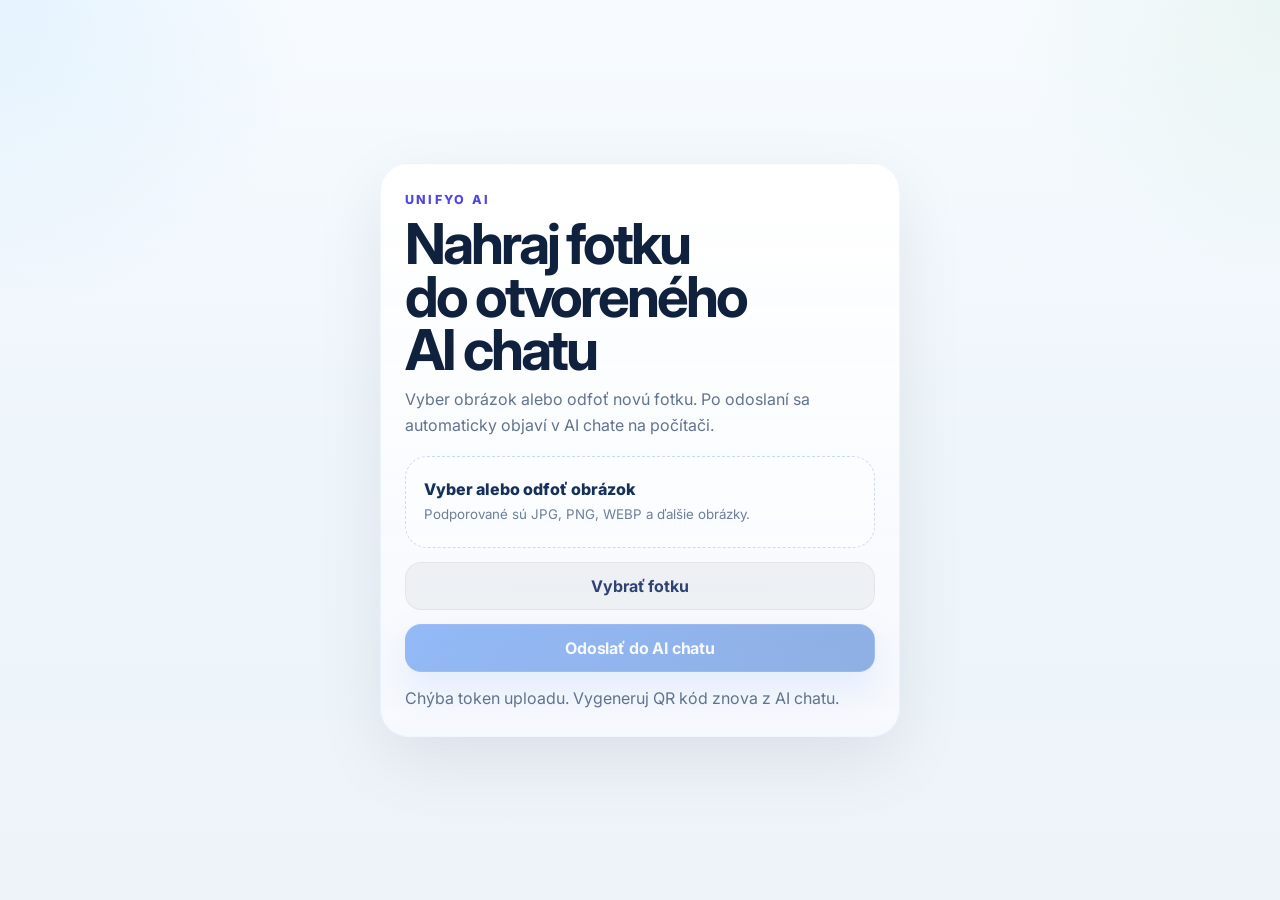
==== commit 8d290541: "Polish AI composer and fix QR mobile upload UX" ====
--- a/ai-mobile-upload.html
+++ b/ai-mobile-upload.html
@@ -18,11 +18,12 @@
 
       <form id="mobileUploadForm" class="ai-mobile-upload__form">
         <input id="mobileUploadToken" type="hidden" name="token" value="">
-        <input id="mobileUploadInput" class="sr-only" type="file" name="attachment" accept="image/*" capture="environment" required>
         <label for="mobileUploadInput" class="ai-mobile-upload__dropzone">
+          <input id="mobileUploadInput" class="ai-mobile-upload__native-input" type="file" name="attachment" accept="image/*" capture="environment" required>
           <span id="mobileUploadDropTitle">Vyber alebo odfoť obrázok</span>
           <small id="mobileUploadDropText">Podporované sú JPG, PNG, WEBP a ďalšie obrázky.</small>
         </label>
+        <button id="mobileUploadPickBtn" class="button button--ghost" type="button">Vybrať fotku</button>
         <div id="mobileUploadPreview" class="ai-mobile-upload__preview is-hidden"></div>
         <button id="mobileUploadSubmit" class="button button--primary" type="submit">Odoslať do AI chatu</button>
         <p id="mobileUploadMessage" class="auth-message" hidden></p>
@@ -39,6 +40,8 @@
       const tokenInput = document.getElementById("mobileUploadToken");
       const preview = document.getElementById("mobileUploadPreview");
       const submit = document.getElementById("mobileUploadSubmit");
+      const pickBtn = document.getElementById("mobileUploadPickBtn");
+      const dropzone = document.querySelector(".ai-mobile-upload__dropzone");
       const message = document.getElementById("mobileUploadMessage");
       const storageLang = window.localStorage.getItem("unifyo_lang") === "en" ? "en" : "sk";
 
@@ -48,6 +51,7 @@
           copy: "Vyber obrázok alebo odfoť novú fotku. Po odoslaní sa automaticky objaví v AI chate na počítači.",
           dropTitle: "Vyber alebo odfoť obrázok",
           dropText: "Podporované sú JPG, PNG, WEBP a ďalšie obrázky.",
+          pick: "Vybrať fotku",
           submit: "Odoslať do AI chatu",
           sending: "Odosielam…",
           missing: "Chýba token uploadu. Vygeneruj QR kód znova z AI chatu.",
@@ -59,6 +63,7 @@
           copy: "Choose an image or take a new photo. After upload, it will automatically appear in the AI chat on your computer.",
           dropTitle: "Choose or capture an image",
           dropText: "JPG, PNG, WEBP and other image formats are supported.",
+          pick: "Choose photo",
           submit: "Send to AI chat",
           sending: "Uploading…",
           missing: "Missing upload token. Generate the QR code again from the AI chat.",
@@ -72,6 +77,7 @@
       document.getElementById("mobileUploadCopy").textContent = t.copy;
       document.getElementById("mobileUploadDropTitle").textContent = t.dropTitle;
       document.getElementById("mobileUploadDropText").textContent = t.dropText;
+      pickBtn.textContent = t.pick;
       submit.textContent = t.submit;
 
       tokenInput.value = token;
@@ -81,6 +87,18 @@
         message.classList.add("auth-message--error");
         submit.disabled = true;
       }
+
+      function openPicker() {
+        input.click();
+      }
+
+      pickBtn.addEventListener("click", openPicker);
+      dropzone.addEventListener("click", (event) => {
+        if (event.target === input) {
+          return;
+        }
+        openPicker();
+      });
 
       input.addEventListener("change", () => {
         const file = input.files && input.files[0];
--- a/styles.css
+++ b/styles.css
@@ -6999,19 +6999,70 @@
   border-radius: 16px;
   font-size: 1.25rem;
   line-height: 1;
-}
-
-.ai-attach-btn--qr {
-  min-width: 52px !important;
-  width: 52px;
-  font-size: 0.82rem;
-  font-weight: 800;
-  letter-spacing: 0.04em;
+  display: inline-flex;
+  align-items: center;
+  justify-content: center;
 }
 
 .ai-attachment-bar {
   max-width: 1120px;
   margin: 10px auto 0;
+}
+
+.ai-attach-menu {
+  position: relative;
+  align-self: end;
+}
+
+.ai-attach-menu summary {
+  list-style: none;
+}
+
+.ai-attach-menu summary::-webkit-details-marker {
+  display: none;
+}
+
+.ai-attach-menu.is-disabled {
+  pointer-events: none;
+  opacity: 0.55;
+}
+
+.ai-attach-menu[open] {
+  z-index: 18;
+}
+
+.ai-attach-menu__panel {
+  position: absolute;
+  left: 0;
+  bottom: calc(100% + 10px);
+  display: grid;
+  gap: 8px;
+  min-width: 220px;
+  padding: 10px;
+  border-radius: 18px;
+  border: 1px solid rgba(190, 209, 255, 0.28);
+  background: rgba(255, 255, 255, 0.99);
+  box-shadow: 0 18px 44px rgba(15, 23, 42, 0.12);
+  backdrop-filter: blur(18px);
+}
+
+.ai-attach-menu__item {
+  display: inline-flex;
+  align-items: center;
+  justify-content: flex-start;
+  min-height: 38px;
+  padding: 9px 12px;
+  border: 1px solid rgba(173, 189, 220, 0.22);
+  border-radius: 14px;
+  background: rgba(255, 255, 255, 0.96);
+  color: #173059;
+  font-size: 0.8rem;
+  font-weight: 700;
+  cursor: pointer;
+}
+
+.ai-attach-menu__item:hover {
+  background: rgba(241, 246, 255, 0.98);
 }
 
 .ai-attachment-chip {
@@ -7418,6 +7469,7 @@
   min-height: 50px;
   color: #10213e;
   font-size: 0.86rem;
+  padding: 12px 2px 0;
 }
 
 .ai-chatboard__composer textarea::placeholder {
@@ -7726,14 +7778,14 @@
 }
 
 .modal__dialog--qr {
-  max-width: 680px;
+  max-width: 640px;
 }
 
 .ai-qr-modal__grid {
   display: grid;
   grid-template-columns: 220px minmax(0, 1fr);
-  gap: 18px;
-  align-items: center;
+  gap: 22px;
+  align-items: start;
 }
 
 .ai-qr-modal__code-card {
@@ -7753,7 +7805,7 @@
 
 .ai-qr-modal__copy {
   display: grid;
-  gap: 12px;
+  gap: 14px;
   align-content: start;
 }
 
@@ -7808,12 +7860,23 @@
 }
 
 .ai-mobile-upload__dropzone {
+  position: relative;
   display: grid;
   gap: 6px;
   padding: 22px 18px;
   border: 1px dashed rgba(122, 151, 214, 0.34);
   border-radius: 22px;
   background: rgba(252, 253, 255, 0.78);
+  cursor: pointer;
+  overflow: hidden;
+}
+
+.ai-mobile-upload__native-input {
+  position: absolute;
+  inset: 0;
+  width: 100%;
+  height: 100%;
+  opacity: 0;
   cursor: pointer;
 }
 
@@ -8061,12 +8124,17 @@
   }
 
   .ai-chatboard__composer-shell {
-    grid-template-columns: auto auto minmax(0, 1fr);
+    grid-template-columns: auto minmax(0, 1fr);
   }
 
   .ai-chatboard__composer .button--primary {
     grid-column: 1 / -1;
     width: 100%;
+  }
+
+  .ai-attach-menu__panel {
+    left: 0;
+    min-width: 200px;
   }
 
   .ai-chatboard__feed {
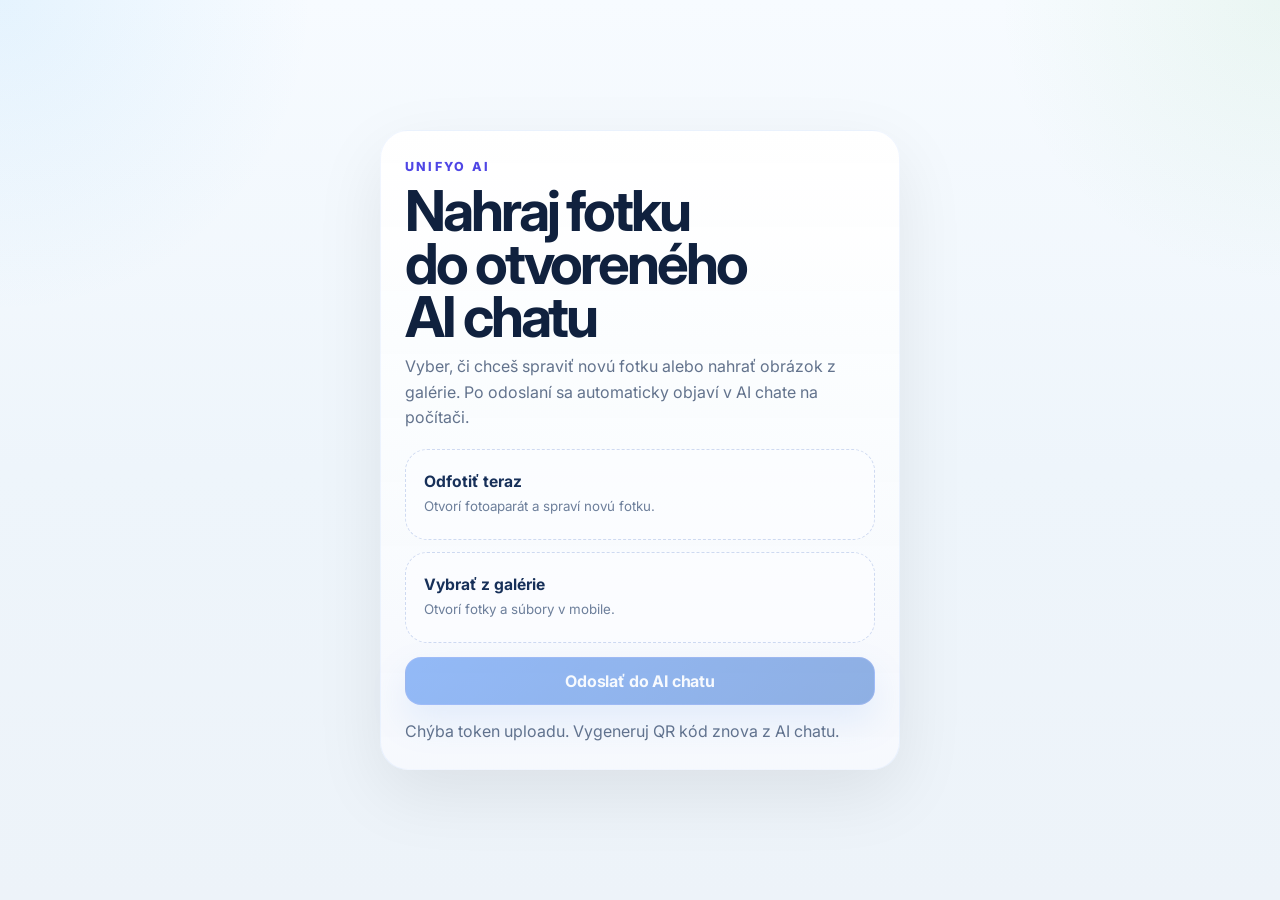
==== commit a26b9f82: "Improve AI memory and mobile photo upload flow" ====
--- a/ai-mobile-upload.html
+++ b/ai-mobile-upload.html
@@ -18,12 +18,18 @@
 
       <form id="mobileUploadForm" class="ai-mobile-upload__form">
         <input id="mobileUploadToken" type="hidden" name="token" value="">
-        <label for="mobileUploadInput" class="ai-mobile-upload__dropzone">
-          <input id="mobileUploadInput" class="ai-mobile-upload__native-input" type="file" name="attachment" accept="image/*" capture="environment" required>
-          <span id="mobileUploadDropTitle">Vyber alebo odfoť obrázok</span>
-          <small id="mobileUploadDropText">Podporované sú JPG, PNG, WEBP a ďalšie obrázky.</small>
-        </label>
-        <button id="mobileUploadPickBtn" class="button button--ghost" type="button">Vybrať fotku</button>
+        <input id="mobileUploadCameraInput" class="sr-only" type="file" accept="image/*" capture="environment">
+        <input id="mobileUploadLibraryInput" class="sr-only" type="file" accept="image/*">
+        <div class="ai-mobile-upload__picker-grid">
+          <button id="mobileUploadCameraBtn" class="ai-mobile-upload__picker" type="button">
+            <strong id="mobileUploadCameraTitle">Odfotiť teraz</strong>
+            <small id="mobileUploadCameraText">Otvorí fotoaparát a spraví novú fotku.</small>
+          </button>
+          <button id="mobileUploadLibraryBtn" class="ai-mobile-upload__picker" type="button">
+            <strong id="mobileUploadLibraryTitle">Vybrať z galérie</strong>
+            <small id="mobileUploadLibraryText">Otvorí fotky a súbory v mobile.</small>
+          </button>
+        </div>
         <div id="mobileUploadPreview" class="ai-mobile-upload__preview is-hidden"></div>
         <button id="mobileUploadSubmit" class="button button--primary" type="submit">Odoslať do AI chatu</button>
         <p id="mobileUploadMessage" class="auth-message" hidden></p>
@@ -36,22 +42,25 @@
       const params = new URLSearchParams(window.location.search);
       const token = params.get("token") || "";
       const form = document.getElementById("mobileUploadForm");
-      const input = document.getElementById("mobileUploadInput");
+      const cameraInput = document.getElementById("mobileUploadCameraInput");
+      const libraryInput = document.getElementById("mobileUploadLibraryInput");
       const tokenInput = document.getElementById("mobileUploadToken");
       const preview = document.getElementById("mobileUploadPreview");
       const submit = document.getElementById("mobileUploadSubmit");
-      const pickBtn = document.getElementById("mobileUploadPickBtn");
-      const dropzone = document.querySelector(".ai-mobile-upload__dropzone");
+      const cameraBtn = document.getElementById("mobileUploadCameraBtn");
+      const libraryBtn = document.getElementById("mobileUploadLibraryBtn");
       const message = document.getElementById("mobileUploadMessage");
       const storageLang = window.localStorage.getItem("unifyo_lang") === "en" ? "en" : "sk";
+      let selectedFile = null;
 
       const t = {
         sk: {
           title: "Nahraj fotku do otvoreného AI chatu",
-          copy: "Vyber obrázok alebo odfoť novú fotku. Po odoslaní sa automaticky objaví v AI chate na počítači.",
-          dropTitle: "Vyber alebo odfoť obrázok",
-          dropText: "Podporované sú JPG, PNG, WEBP a ďalšie obrázky.",
-          pick: "Vybrať fotku",
+          copy: "Vyber, či chceš spraviť novú fotku alebo nahrať obrázok z galérie. Po odoslaní sa automaticky objaví v AI chate na počítači.",
+          cameraTitle: "Odfotiť teraz",
+          cameraText: "Otvorí fotoaparát a spraví novú fotku.",
+          libraryTitle: "Vybrať z galérie",
+          libraryText: "Otvorí fotky a súbory v mobile.",
           submit: "Odoslať do AI chatu",
           sending: "Odosielam…",
           missing: "Chýba token uploadu. Vygeneruj QR kód znova z AI chatu.",
@@ -60,10 +69,11 @@
         },
         en: {
           title: "Upload a photo to the open AI chat",
-          copy: "Choose an image or take a new photo. After upload, it will automatically appear in the AI chat on your computer.",
-          dropTitle: "Choose or capture an image",
-          dropText: "JPG, PNG, WEBP and other image formats are supported.",
-          pick: "Choose photo",
+          copy: "Choose whether you want to take a new photo or upload one from your gallery. After upload, it will automatically appear in the AI chat on your computer.",
+          cameraTitle: "Take a photo now",
+          cameraText: "Opens the camera and captures a new photo.",
+          libraryTitle: "Choose from gallery",
+          libraryText: "Opens photos and files on your phone.",
           submit: "Send to AI chat",
           sending: "Uploading…",
           missing: "Missing upload token. Generate the QR code again from the AI chat.",
@@ -75,9 +85,10 @@
       document.documentElement.lang = storageLang;
       document.getElementById("mobileUploadTitle").textContent = t.title;
       document.getElementById("mobileUploadCopy").textContent = t.copy;
-      document.getElementById("mobileUploadDropTitle").textContent = t.dropTitle;
-      document.getElementById("mobileUploadDropText").textContent = t.dropText;
-      pickBtn.textContent = t.pick;
+      document.getElementById("mobileUploadCameraTitle").textContent = t.cameraTitle;
+      document.getElementById("mobileUploadCameraText").textContent = t.cameraText;
+      document.getElementById("mobileUploadLibraryTitle").textContent = t.libraryTitle;
+      document.getElementById("mobileUploadLibraryText").textContent = t.libraryText;
       submit.textContent = t.submit;
 
       tokenInput.value = token;
@@ -88,46 +99,42 @@
         submit.disabled = true;
       }
 
-      function openPicker() {
-        input.click();
-      }
-
-      pickBtn.addEventListener("click", openPicker);
-      dropzone.addEventListener("click", (event) => {
-        if (event.target === input) {
-          return;
-        }
-        openPicker();
-      });
-
-      input.addEventListener("change", () => {
-        const file = input.files && input.files[0];
-        if (!file) {
+      function setSelectedFile(file) {
+        selectedFile = file || null;
+        if (!selectedFile) {
           preview.classList.add("is-hidden");
           preview.innerHTML = "";
           return;
         }
-        const url = URL.createObjectURL(file);
+        const url = URL.createObjectURL(selectedFile);
         preview.classList.remove("is-hidden");
         preview.innerHTML = `
-          <img src="${url}" alt="${file.name}">
+          <img src="${url}" alt="${selectedFile.name}">
           <div>
-            <strong>${file.name}</strong>
-            <span>${Math.max(1, Math.round(file.size / 1024))} KB</span>
+            <strong>${selectedFile.name}</strong>
+            <span>${Math.max(1, Math.round(selectedFile.size / 1024))} KB</span>
           </div>
         `;
-      });
+      }
+
+      cameraBtn.addEventListener("click", () => cameraInput.click());
+      libraryBtn.addEventListener("click", () => libraryInput.click());
+
+      cameraInput.addEventListener("change", () => setSelectedFile(cameraInput.files && cameraInput.files[0]));
+      libraryInput.addEventListener("change", () => setSelectedFile(libraryInput.files && libraryInput.files[0]));
 
       form.addEventListener("submit", async (event) => {
         event.preventDefault();
-        const file = input.files && input.files[0];
+        const file = selectedFile;
         if (!file) {
           message.hidden = false;
           message.textContent = t.choose;
           message.classList.add("auth-message--error");
           return;
         }
-        const body = new FormData(form);
+        const body = new FormData();
+        body.append("token", tokenInput.value);
+        body.append("attachment", file, file.name);
         submit.disabled = true;
         submit.textContent = t.sending;
         message.hidden = true;
--- a/styles.css
+++ b/styles.css
@@ -7859,8 +7859,12 @@
   margin-top: 18px;
 }
 
-.ai-mobile-upload__dropzone {
-  position: relative;
+.ai-mobile-upload__picker-grid {
+  display: grid;
+  gap: 12px;
+}
+
+.ai-mobile-upload__picker {
   display: grid;
   gap: 6px;
   padding: 22px 18px;
@@ -7868,26 +7872,26 @@
   border-radius: 22px;
   background: rgba(252, 253, 255, 0.78);
   cursor: pointer;
-  overflow: hidden;
-}
-
-.ai-mobile-upload__native-input {
-  position: absolute;
-  inset: 0;
-  width: 100%;
-  height: 100%;
-  opacity: 0;
-  cursor: pointer;
-}
-
-.ai-mobile-upload__dropzone span {
+  text-align: left;
+}
+
+.ai-mobile-upload__picker strong {
   color: #173059;
-  font-weight: 800;
-}
-
-.ai-mobile-upload__dropzone small {
+  font-size: 0.98rem;
+}
+
+.ai-mobile-upload__picker small {
   color: #6d7f9b;
   line-height: 1.5;
+}
+
+.ai-mobile-upload__picker:hover {
+  border-color: rgba(79, 126, 244, 0.34);
+  background: rgba(247, 250, 255, 0.92);
+}
+
+.ai-mobile-upload__native-input {
+  display: none;
 }
 
 .ai-mobile-upload__preview {
